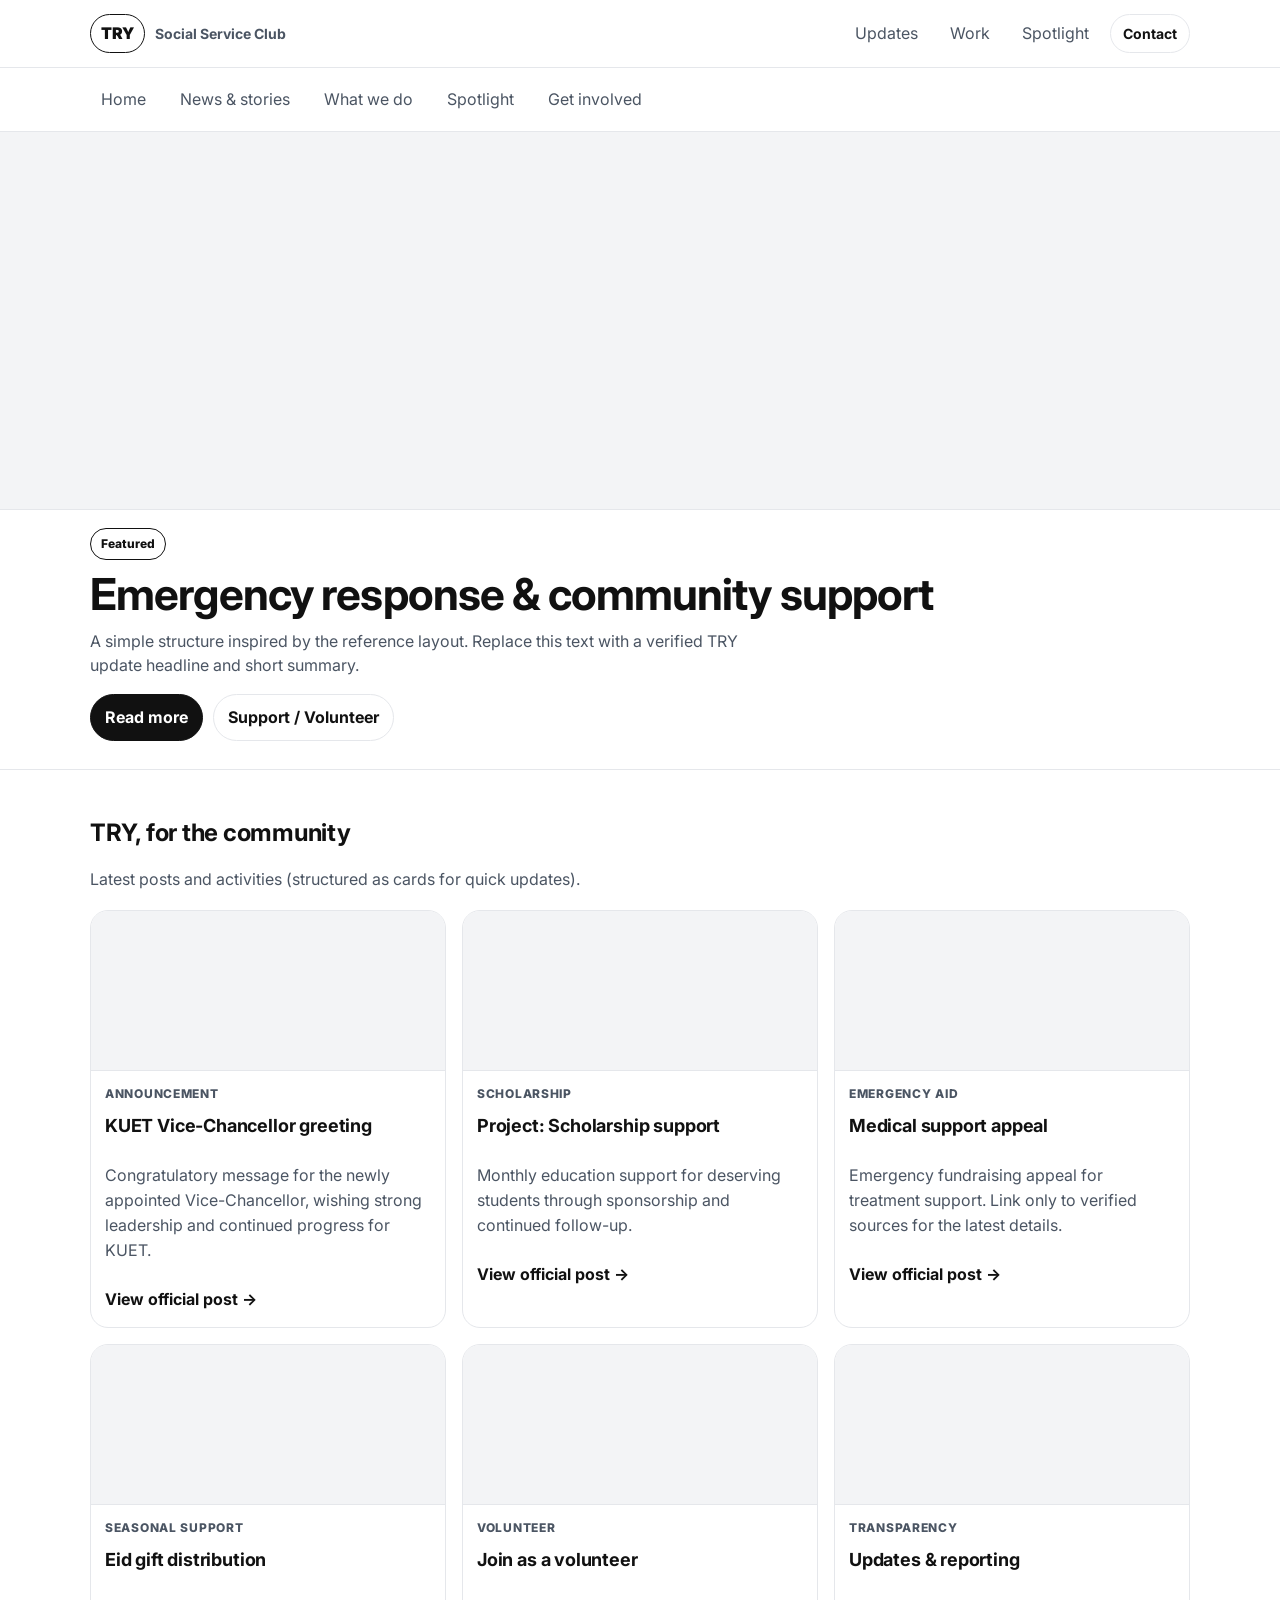
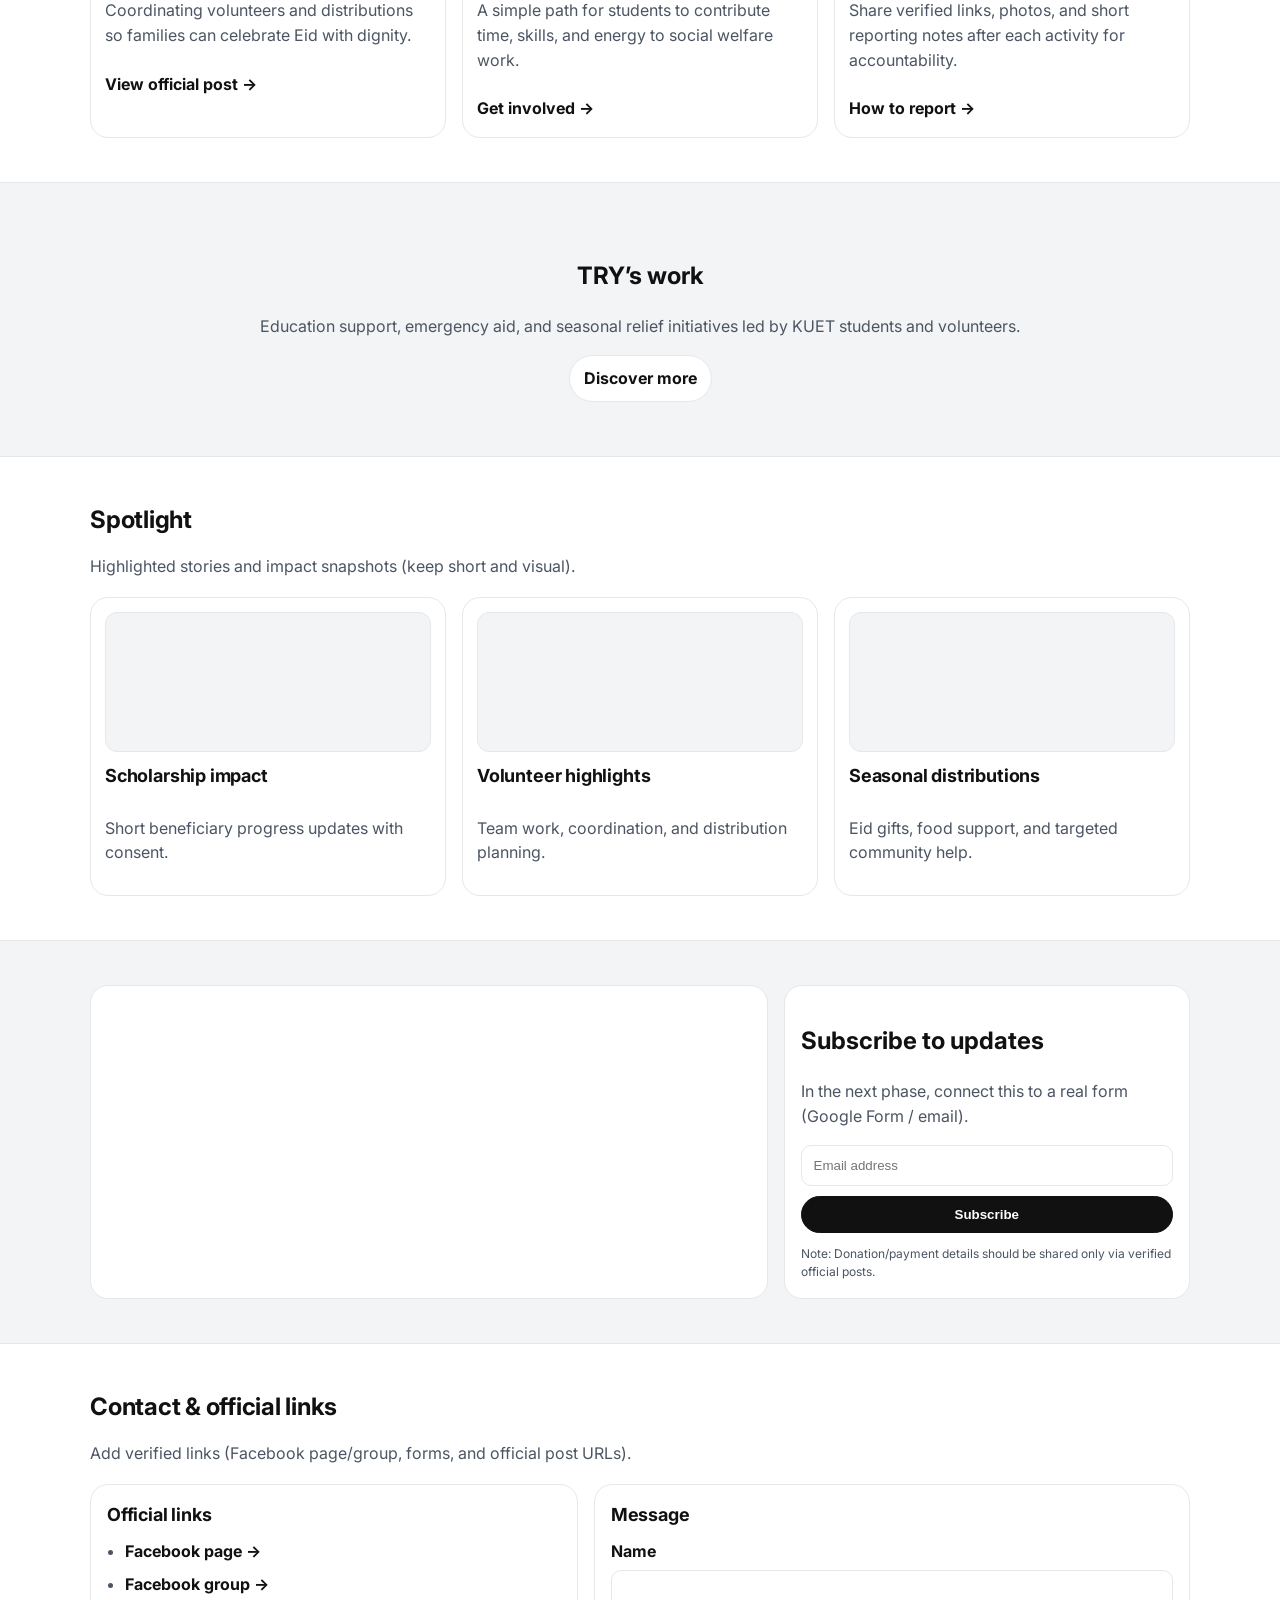
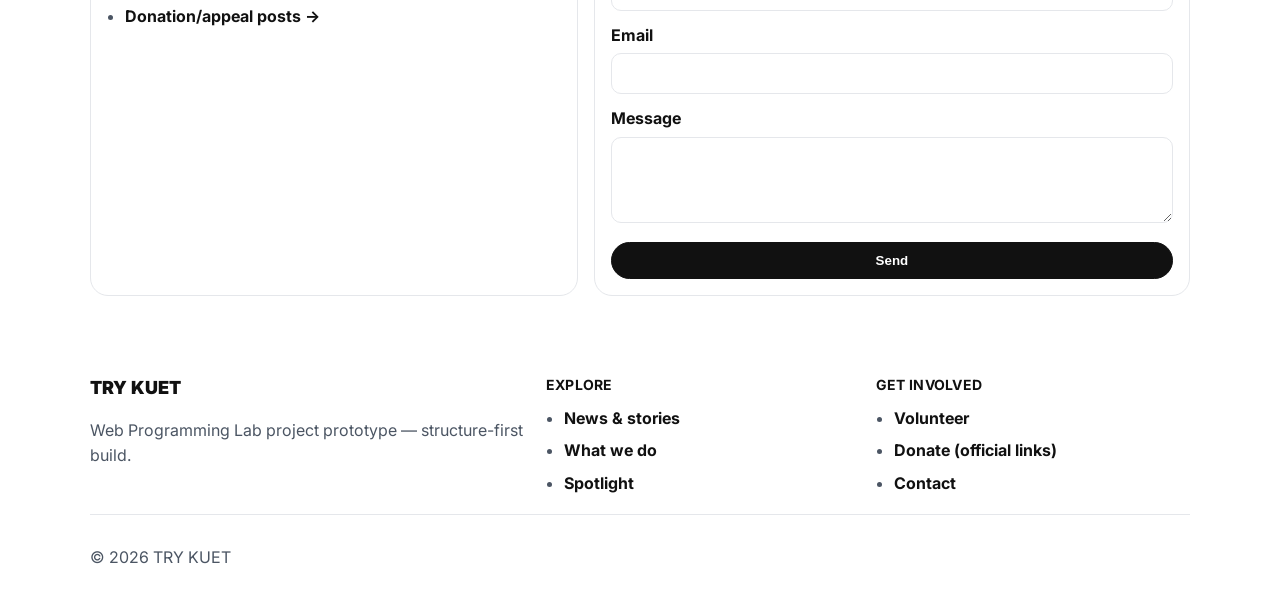
==== index.html @ b926fb5b "basic structure setup Made-with: Cursor" ====
<!doctype html>
<html lang="en">
  <head>
    <meta charset="UTF-8" />
    <meta name="viewport" content="width=device-width, initial-scale=1.0" />
    <title>TRY KUET — Social Service Club</title>
    <meta
      name="description"
      content="TRY (KUET Social Service Club) — a voluntary, charitable organization working for social welfare."
    />
    <link rel="preconnect" href="https://fonts.googleapis.com" />
    <link rel="preconnect" href="https://fonts.gstatic.com" crossorigin />
    <link
      href="https://fonts.googleapis.com/css2?family=Inter:wght@400;500;600;700&display=swap"
      rel="stylesheet"
    />
    <link rel="stylesheet" href="./style.css" />
  </head>
  <body>
    <a class="skip-link" href="#main">Skip to content</a>

    <header class="topbar" aria-label="Site header">
      <div class="container topbar-inner">
        <a class="logo" href="#main" aria-label="TRY KUET home">
          <span class="logo-mark" aria-hidden="true">TRY</span>
          <span class="logo-text">Social Service Club</span>
        </a>

        <div class="topbar-actions">
          <a class="toplink" href="#updates">Updates</a>
          <a class="toplink" href="#work">Work</a>
          <a class="toplink" href="#spotlight">Spotlight</a>
          <a class="btn small" href="#contact">Contact</a>
        </div>
      </div>
    </header>

    <nav class="primary-nav" aria-label="Primary navigation">
      <div class="container nav-inner">
        <a href="#main">Home</a>
        <a href="#updates">News & stories</a>
        <a href="#work">What we do</a>
        <a href="#spotlight">Spotlight</a>
        <a href="#contact">Get involved</a>
      </div>
    </nav>

    <main id="main">
      <section class="hero-unicef" aria-label="Featured story">
        <div class="hero-media" role="img" aria-label="Featured image placeholder"></div>
        <div class="container hero-content">
          <p class="eyebrow">Featured</p>
          <h1 class="hero-title">Emergency response & community support</h1>
          <p class="hero-sub">
            A simple structure inspired by the reference layout. Replace this text
            with a verified TRY update headline and short summary.
          </p>
          <div class="hero-cta">
            <a class="btn primary" href="#updates">Read more</a>
            <a class="btn" href="#contact">Support / Volunteer</a>
          </div>
        </div>
      </section>

      <section class="section" aria-label="Story cards">
        <div class="container">
          <div class="section-title">
            <h2>TRY, for the community</h2>
            <p class="muted">
              Latest posts and activities (structured as cards for quick updates).
            </p>
          </div>

          <div id="updates" class="card-grid">
            <article class="story-card">
              <div class="story-media" aria-hidden="true"></div>
              <div class="story-body">
                <p class="tag">Announcement</p>
                <h3 class="story-title">KUET Vice-Chancellor greeting</h3>
                <p class="muted">
                  Congratulatory message for the newly appointed Vice-Chancellor,
                  wishing strong leadership and continued progress for KUET.
                </p>
                <a class="textlink" href="#contact">View official post →</a>
              </div>
            </article>

            <article class="story-card">
              <div class="story-media" aria-hidden="true"></div>
              <div class="story-body">
                <p class="tag">Scholarship</p>
                <h3 class="story-title">Project: Scholarship support</h3>
                <p class="muted">
                  Monthly education support for deserving students through
                  sponsorship and continued follow-up.
                </p>
                <a class="textlink" href="#contact">View official post →</a>
              </div>
            </article>

            <article class="story-card">
              <div class="story-media" aria-hidden="true"></div>
              <div class="story-body">
                <p class="tag">Emergency aid</p>
                <h3 class="story-title">Medical support appeal</h3>
                <p class="muted">
                  Emergency fundraising appeal for treatment support. Link only to
                  verified sources for the latest details.
                </p>
                <a class="textlink" href="#contact">View official post →</a>
              </div>
            </article>

            <article class="story-card">
              <div class="story-media" aria-hidden="true"></div>
              <div class="story-body">
                <p class="tag">Seasonal support</p>
                <h3 class="story-title">Eid gift distribution</h3>
                <p class="muted">
                  Coordinating volunteers and distributions so families can celebrate
                  Eid with dignity.
                </p>
                <a class="textlink" href="#contact">View official post →</a>
              </div>
            </article>

            <article class="story-card">
              <div class="story-media" aria-hidden="true"></div>
              <div class="story-body">
                <p class="tag">Volunteer</p>
                <h3 class="story-title">Join as a volunteer</h3>
                <p class="muted">
                  A simple path for students to contribute time, skills, and energy
                  to social welfare work.
                </p>
                <a class="textlink" href="#contact">Get involved →</a>
              </div>
            </article>

            <article class="story-card">
              <div class="story-media" aria-hidden="true"></div>
              <div class="story-body">
                <p class="tag">Transparency</p>
                <h3 class="story-title">Updates & reporting</h3>
                <p class="muted">
                  Share verified links, photos, and short reporting notes after each
                  activity for accountability.
                </p>
                <a class="textlink" href="#contact">How to report →</a>
              </div>
            </article>
          </div>
        </div>
      </section>

      <section id="work" class="section subtle" aria-label="Organization work">
        <div class="container">
          <div class="center-block">
            <h2>TRY’s work</h2>
            <p class="muted">
              Education support, emergency aid, and seasonal relief initiatives led
              by KUET students and volunteers.
            </p>
            <a class="btn" href="#contact">Discover more</a>
          </div>
        </div>
      </section>

      <section id="spotlight" class="section" aria-label="Spotlight">
        <div class="container">
          <div class="section-title">
            <h2>Spotlight</h2>
            <p class="muted">
              Highlighted stories and impact snapshots (keep short and visual).
            </p>
          </div>

          <div class="spotlight-grid">
            <article class="mini-card">
              <div class="mini-media" aria-hidden="true"></div>
              <h3 class="mini-title">Scholarship impact</h3>
              <p class="muted">Short beneficiary progress updates with consent.</p>
            </article>
            <article class="mini-card">
              <div class="mini-media" aria-hidden="true"></div>
              <h3 class="mini-title">Volunteer highlights</h3>
              <p class="muted">Team work, coordination, and distribution planning.</p>
            </article>
            <article class="mini-card">
              <div class="mini-media" aria-hidden="true"></div>
              <h3 class="mini-title">Seasonal distributions</h3>
              <p class="muted">Eid gifts, food support, and targeted community help.</p>
            </article>
          </div>
        </div>
      </section>

      <section class="subscribe" aria-label="Subscribe section">
        <div class="container subscribe-grid">
          <div class="subscribe-media" role="img" aria-label="Large image placeholder"></div>
          <div class="subscribe-panel">
            <h2>Subscribe to updates</h2>
            <p class="muted">
              In the next phase, connect this to a real form (Google Form / email).
            </p>
            <form class="subscribe-form" onsubmit="return false;">
              <label class="sr-only" for="sub-email">Email</label>
              <input id="sub-email" type="email" placeholder="Email address" />
              <button class="btn primary" type="submit">Subscribe</button>
            </form>
            <p class="fineprint">
              Note: Donation/payment details should be shared only via verified official posts.
            </p>
          </div>
        </div>
      </section>

      <section id="contact" class="section" aria-label="Contact and links">
        <div class="container">
          <div class="section-title">
            <h2>Contact & official links</h2>
            <p class="muted">
              Add verified links (Facebook page/group, forms, and official post URLs).
            </p>
          </div>

          <div class="contact-grid">
            <div class="contact-card">
              <h3>Official links</h3>
              <ul class="list">
                <li><a href="#" class="textlink">Facebook page →</a></li>
                <li><a href="#" class="textlink">Facebook group →</a></li>
                <li><a href="#" class="textlink">Donation/appeal posts →</a></li>
              </ul>
            </div>

            <div class="contact-card">
              <h3>Message</h3>
              <form class="form" onsubmit="return false;">
                <div class="field">
                  <label for="name">Name</label>
                  <input id="name" name="name" type="text" />
                </div>
                <div class="field">
                  <label for="email">Email</label>
                  <input id="email" name="email" type="email" />
                </div>
                <div class="field">
                  <label for="message">Message</label>
                  <textarea id="message" name="message" rows="4"></textarea>
                </div>
                <button class="btn primary" type="submit">Send</button>
              </form>
            </div>
          </div>
        </div>
      </section>
    </main>

    <footer class="footer" aria-label="Footer">
      <div class="container footer-grid">
        <div class="footer-brand">
          <div class="footer-logo">TRY KUET</div>
          <p class="muted">
            Web Programming Lab project prototype — structure-first build.
          </p>
        </div>

        <div class="footer-col">
          <h3 class="footer-title">Explore</h3>
          <ul class="list">
            <li><a href="#updates" class="textlink">News & stories</a></li>
            <li><a href="#work" class="textlink">What we do</a></li>
            <li><a href="#spotlight" class="textlink">Spotlight</a></li>
          </ul>
        </div>

        <div class="footer-col">
          <h3 class="footer-title">Get involved</h3>
          <ul class="list">
            <li><a href="#contact" class="textlink">Volunteer</a></li>
            <li><a href="#contact" class="textlink">Donate (official links)</a></li>
            <li><a href="#contact" class="textlink">Contact</a></li>
          </ul>
        </div>
      </div>

      <div class="container footer-bottom">
        <p class="muted">© <span id="year">2026</span> TRY KUET</p>
      </div>
    </footer>

    <script>
      document.getElementById("year").textContent = String(new Date().getFullYear());
    </script>
  </body>
</html>
---- style.css ----
:root {
  --bg: #ffffff;
  --text: #111111;
  --muted: #4b5563;
  --border: #e5e7eb;
  --subtle: #f3f4f6;
  --radius: 12px;
  --radius-lg: 18px;
}

*,
*::before,
*::after {
  box-sizing: border-box;
}

html,
body {
  height: 100%;
}

body {
  margin: 0;
  font-family: Inter, system-ui, -apple-system, Segoe UI, Roboto, Arial, sans-serif;
  color: var(--text);
  background: var(--bg);
  line-height: 1.55;
}

a {
  color: inherit;
  text-decoration: none;
}

a:hover {
  text-decoration: underline;
}

.container {
  width: min(1100px, calc(100% - 40px));
  margin: 0 auto;
}

.skip-link {
  position: absolute;
  left: -999px;
  top: 10px;
  background: #fff;
  color: #000;
  padding: 10px 12px;
  border-radius: 10px;
  z-index: 99;
}

.skip-link:focus {
  left: 12px;
}

.btn {
  display: inline-flex;
  align-items: center;
  justify-content: center;
  gap: 8px;
  padding: 10px 14px;
  border-radius: 999px;
  border: 1px solid var(--border);
  background: #fff;
  color: var(--text);
  font-weight: 700;
  cursor: pointer;
  text-decoration: none !important;
}

.btn:hover {
  background: var(--subtle);
}

.btn.primary {
  border-color: #111111;
  background: #111111;
  color: #fff;
}

.btn.primary:hover {
  background: #000000;
}

.muted {
  color: var(--muted);
}

.section {
  padding: 44px 0;
}

.section.subtle {
  background: var(--subtle);
  border-top: 1px solid var(--border);
  border-bottom: 1px solid var(--border);
}

.section-title {
  margin-bottom: 18px;
}

.section-title h2 {
  margin: 0 0 6px;
  font-size: 24px;
  letter-spacing: -0.01em;
}

h1,
h2,
h3 {
  color: var(--text);
}

h1 {
  margin: 0;
  font-size: clamp(30px, 3.6vw, 44px);
  line-height: 1.1;
  letter-spacing: -0.02em;
}

h3 {
  margin: 0 0 8px;
  font-size: 18px;
  letter-spacing: -0.01em;
}

.topbar {
  position: sticky;
  top: 0;
  z-index: 50;
  background: rgba(255, 255, 255, 0.92);
  backdrop-filter: blur(6px);
  border-bottom: 1px solid var(--border);
}

.topbar-inner {
  display: flex;
  align-items: center;
  justify-content: space-between;
  gap: 14px;
  padding: 12px 0;
}

.logo {
  display: inline-flex;
  align-items: baseline;
  gap: 10px;
  font-weight: 800;
  text-decoration: none !important;
}

.logo-mark {
  display: inline-block;
  padding: 6px 10px;
  border: 1px solid #111111;
  border-radius: 999px;
  font-weight: 900;
}

.logo-text {
  font-weight: 700;
  color: var(--muted);
  font-size: 14px;
}

.topbar-actions {
  display: flex;
  align-items: center;
  gap: 10px;
  flex-wrap: wrap;
}

.toplink {
  color: var(--muted);
  padding: 8px 10px;
  border-radius: 999px;
  border: 1px solid transparent;
}

.toplink:hover {
  text-decoration: none;
  border-color: var(--border);
  background: var(--subtle);
}

.btn.small {
  padding: 8px 12px;
  font-size: 14px;
}

.primary-nav {
  background: #fff;
  border-bottom: 1px solid var(--border);
}

.nav-inner {
  display: flex;
  gap: 12px;
  align-items: center;
  padding: 10px 0;
  flex-wrap: wrap;
}

.nav-inner a {
  color: var(--muted);
  padding: 8px 10px;
  border-radius: 999px;
  border: 1px solid transparent;
}

.nav-inner a:hover {
  text-decoration: none;
  border-color: var(--border);
  background: var(--subtle);
}

.hero-unicef {
  border-bottom: 1px solid var(--border);
}

.hero-media {
  width: 100%;
  height: clamp(240px, 42vh, 420px);
  background: var(--subtle);
  border-bottom: 1px solid var(--border);
}

.hero-content {
  padding: 18px 0 28px;
}

.eyebrow {
  display: inline-block;
  margin: 0 0 10px;
  padding: 6px 10px;
  border: 1px solid #111111;
  border-radius: 999px;
  font-weight: 800;
  font-size: 12px;
}

.hero-title {
  margin: 0 0 10px;
}

.hero-sub {
  margin: 0 0 16px;
  max-width: 70ch;
  color: var(--muted);
}

.hero-cta {
  display: flex;
  gap: 10px;
  flex-wrap: wrap;
}

.card-grid {
  display: grid;
  grid-template-columns: repeat(3, minmax(0, 1fr));
  gap: 16px;
}

.story-card {
  border: 1px solid var(--border);
  border-radius: var(--radius-lg);
  overflow: hidden;
  background: #fff;
  display: grid;
  grid-template-rows: 160px 1fr;
  min-height: 320px;
}

.story-media {
  background: var(--subtle);
  border-bottom: 1px solid var(--border);
}

.story-body {
  padding: 14px 14px 16px;
  display: grid;
  gap: 8px;
  align-content: start;
}

.tag {
  margin: 0;
  font-size: 12px;
  font-weight: 800;
  color: var(--muted);
  text-transform: uppercase;
  letter-spacing: 0.06em;
}

.story-title {
  margin: 0;
}

.textlink {
  font-weight: 700;
  color: #111111;
}

.textlink:hover {
  text-decoration: underline;
}

.center-block {
  text-align: center;
  padding: 10px 0;
}

.spotlight-grid {
  display: grid;
  grid-template-columns: repeat(3, minmax(0, 1fr));
  gap: 16px;
}

.mini-card {
  border: 1px solid var(--border);
  border-radius: var(--radius-lg);
  overflow: hidden;
  background: #fff;
  padding: 14px;
  display: grid;
  gap: 10px;
}

.mini-media {
  height: 140px;
  background: var(--subtle);
  border: 1px solid var(--border);
  border-radius: var(--radius);
}

.mini-title {
  margin: 0;
}

.subscribe {
  background: var(--subtle);
  border-top: 1px solid var(--border);
  border-bottom: 1px solid var(--border);
  padding: 44px 0;
}

.subscribe-grid {
  display: grid;
  grid-template-columns: 1.25fr 0.75fr;
  gap: 16px;
  align-items: stretch;
}

.subscribe-media {
  background: #fff;
  border: 1px solid var(--border);
  border-radius: var(--radius-lg);
  min-height: 260px;
}

.subscribe-panel {
  background: #fff;
  border: 1px solid var(--border);
  border-radius: var(--radius-lg);
  padding: 16px;
}

.subscribe-form {
  display: grid;
  gap: 10px;
  margin-top: 12px;
}

.sr-only {
  position: absolute;
  width: 1px;
  height: 1px;
  padding: 0;
  margin: -1px;
  overflow: hidden;
  clip: rect(0, 0, 0, 0);
  white-space: nowrap;
  border: 0;
}

.fineprint {
  margin: 12px 0 0;
  color: var(--muted);
  font-size: 12px;
}

.contact-grid {
  display: grid;
  grid-template-columns: 0.9fr 1.1fr;
  gap: 16px;
}

.contact-card {
  border: 1px solid var(--border);
  border-radius: var(--radius-lg);
  background: #fff;
  padding: 16px;
}

.list {
  margin: 10px 0 0;
  padding-left: 18px;
  color: var(--muted);
  display: grid;
  gap: 8px;
}

.form {
  display: grid;
  gap: 12px;
  margin-top: 10px;
}

.field label {
  display: inline-block;
  margin: 0 0 6px;
  font-weight: 700;
}

input,
textarea {
  width: 100%;
  padding: 12px 12px;
  border-radius: 10px;
  border: 1px solid var(--border);
  background: #fff;
  color: var(--text);
  outline: none;
}

input:focus,
textarea:focus {
  border-color: #111111;
  box-shadow: 0 0 0 4px rgba(17, 17, 17, 0.10);
}

.footer {
  padding: 34px 0 18px;
}

.footer-grid {
  display: grid;
  grid-template-columns: 1.4fr 1fr 1fr;
  gap: 16px;
  padding-bottom: 18px;
  border-bottom: 1px solid var(--border);
}

.footer-logo {
  font-weight: 900;
  font-size: 18px;
}

.footer-title {
  margin: 0 0 10px;
  font-size: 14px;
  letter-spacing: 0.02em;
  text-transform: uppercase;
}

.footer-bottom {
  padding-top: 14px;
}

@media (max-width: 980px) {
  .card-grid {
    grid-template-columns: repeat(2, minmax(0, 1fr));
  }

  .spotlight-grid {
    grid-template-columns: repeat(2, minmax(0, 1fr));
  }

  .subscribe-grid {
    grid-template-columns: 1fr;
  }

  .contact-grid {
    grid-template-columns: 1fr;
  }

  .footer-grid {
    grid-template-columns: 1fr;
  }
}

@media (max-width: 560px) {
  .card-grid {
    grid-template-columns: 1fr;
  }

  .spotlight-grid {
    grid-template-columns: 1fr;
  }
}
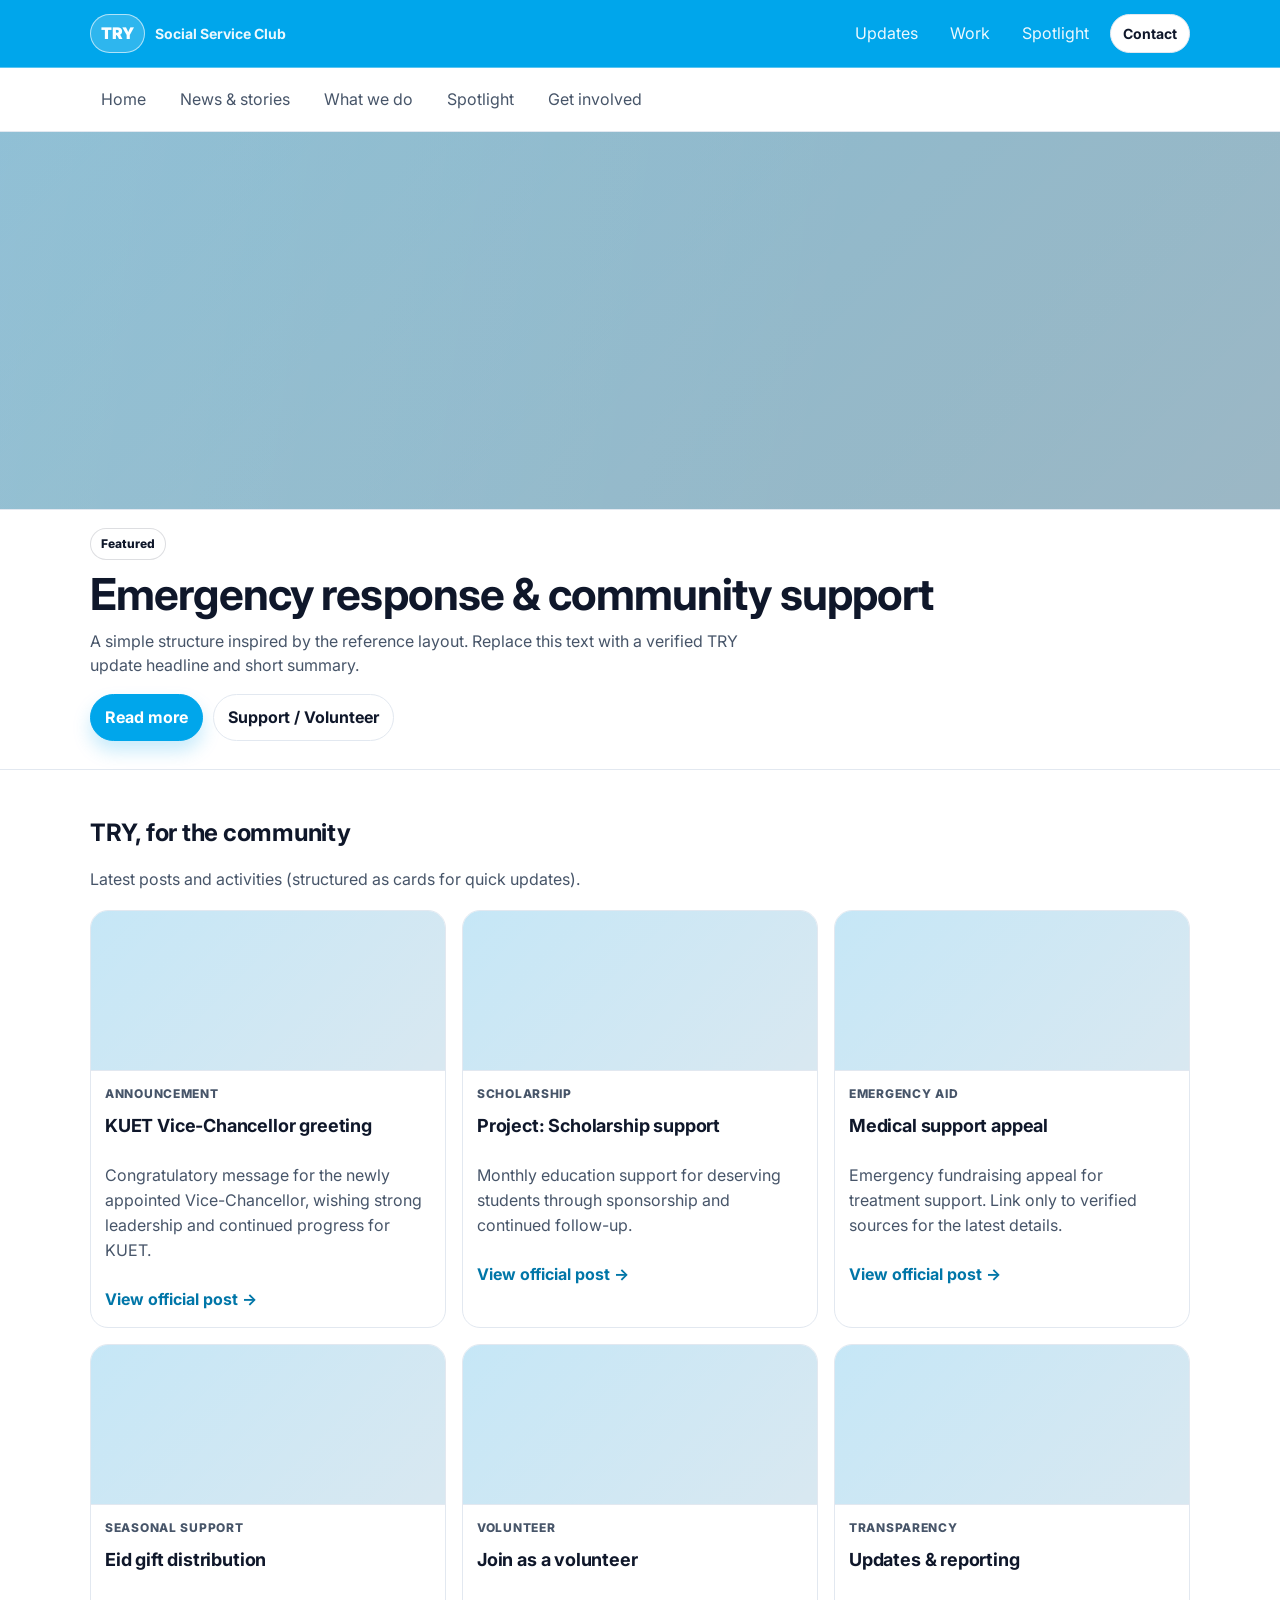
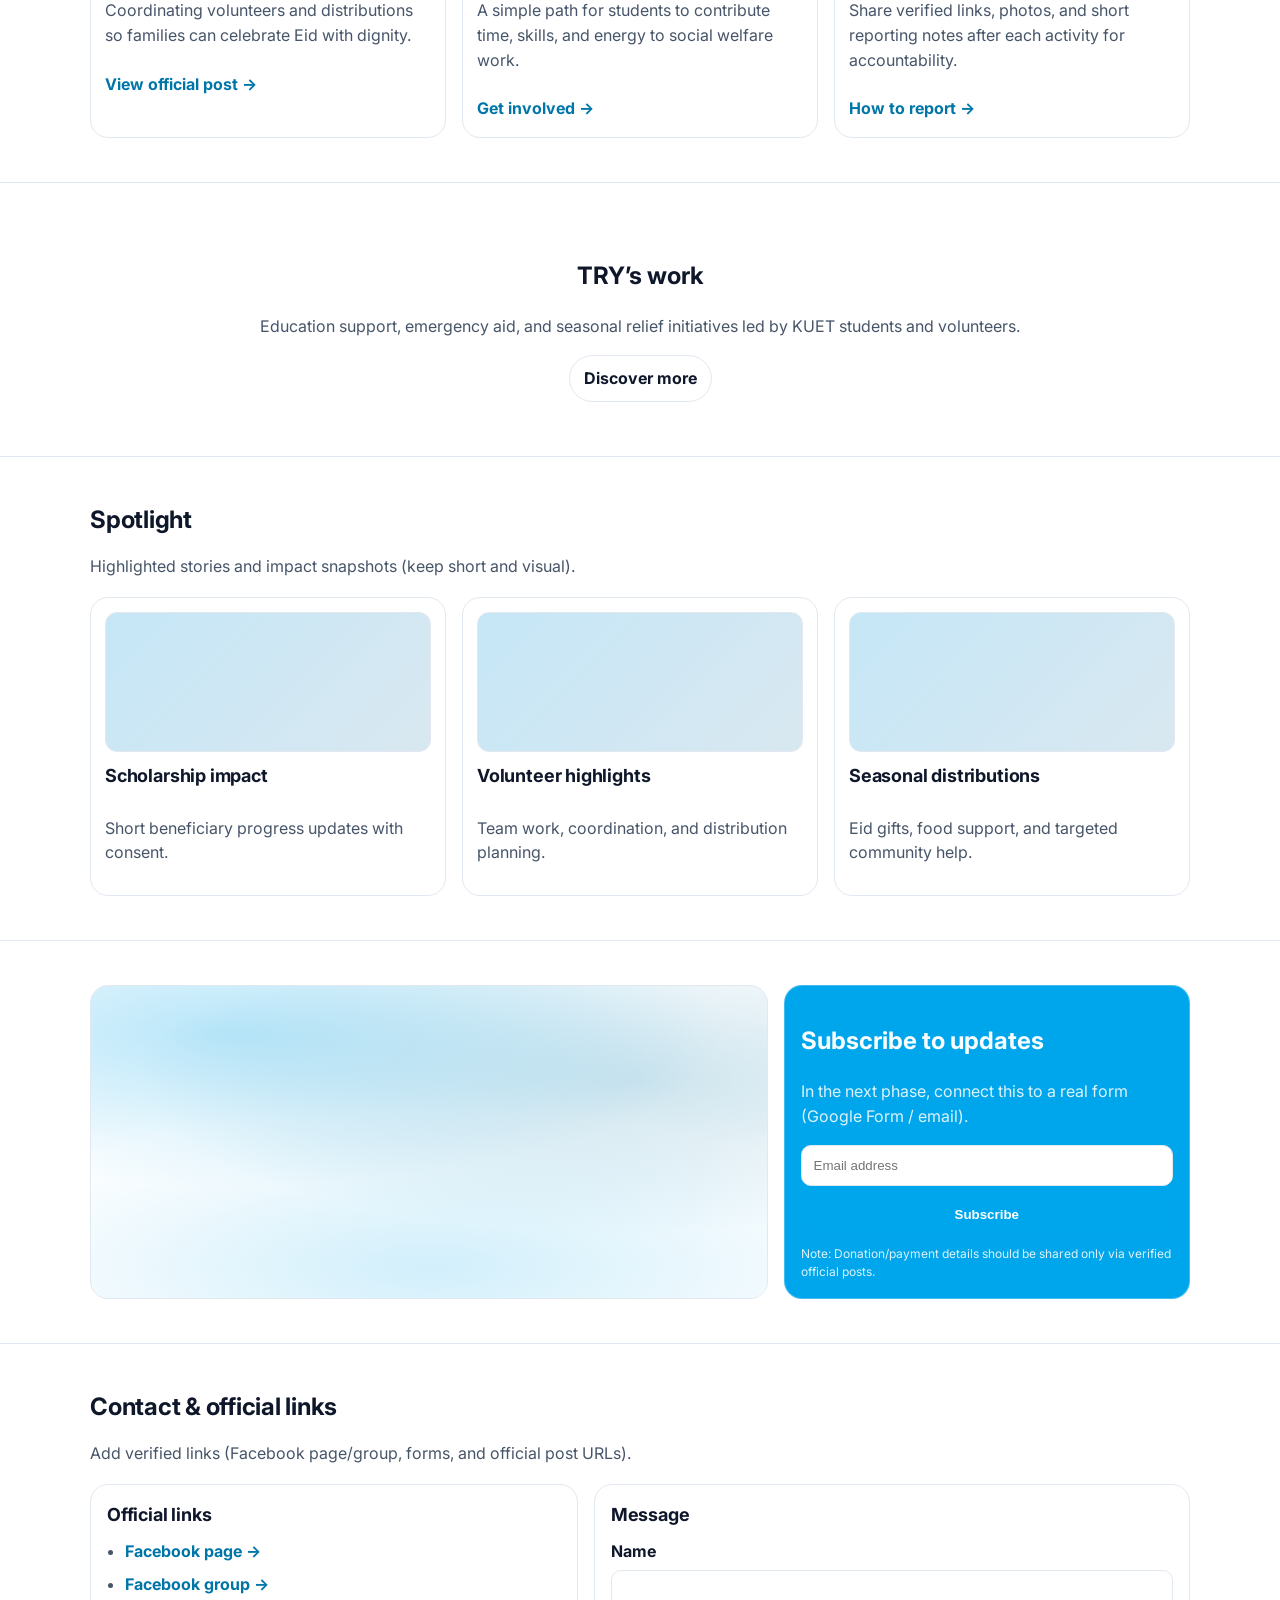
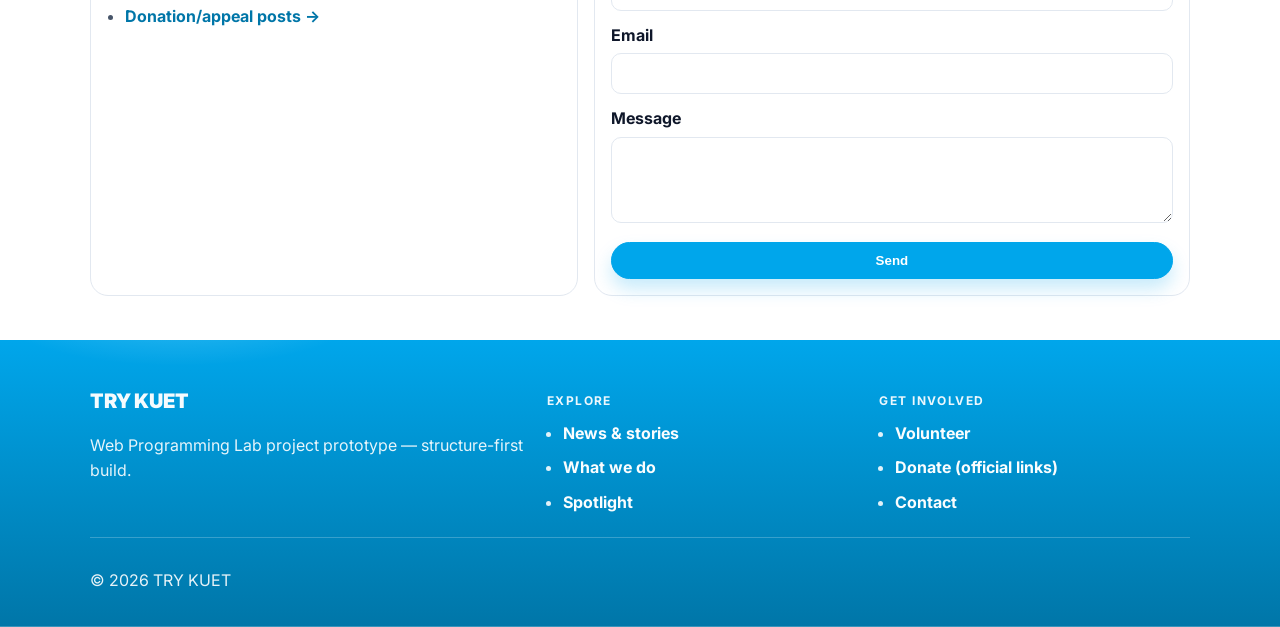
==== commit eb887303: "css updation+animation add +footer updation Made-with: Cursor" ====
--- a/index.html
+++ b/index.html
@@ -46,7 +46,7 @@
     </nav>
 
     <main id="main">
-      <section class="hero-unicef" aria-label="Featured story">
+      <section class="hero-unicef reveal" aria-label="Featured story">
         <div class="hero-media" role="img" aria-label="Featured image placeholder"></div>
         <div class="container hero-content">
           <p class="eyebrow">Featured</p>
@@ -62,7 +62,7 @@
         </div>
       </section>
 
-      <section class="section" aria-label="Story cards">
+      <section class="section reveal" aria-label="Story cards">
         <div class="container">
           <div class="section-title">
             <h2>TRY, for the community</h2>
@@ -153,7 +153,7 @@
         </div>
       </section>
 
-      <section id="work" class="section subtle" aria-label="Organization work">
+      <section id="work" class="section subtle reveal" aria-label="Organization work">
         <div class="container">
           <div class="center-block">
             <h2>TRY’s work</h2>
@@ -166,7 +166,7 @@
         </div>
       </section>
 
-      <section id="spotlight" class="section" aria-label="Spotlight">
+      <section id="spotlight" class="section reveal" aria-label="Spotlight">
         <div class="container">
           <div class="section-title">
             <h2>Spotlight</h2>
@@ -195,7 +195,7 @@
         </div>
       </section>
 
-      <section class="subscribe" aria-label="Subscribe section">
+      <section class="subscribe reveal" aria-label="Subscribe section">
         <div class="container subscribe-grid">
           <div class="subscribe-media" role="img" aria-label="Large image placeholder"></div>
           <div class="subscribe-panel">
@@ -215,7 +215,7 @@
         </div>
       </section>
 
-      <section id="contact" class="section" aria-label="Contact and links">
+      <section id="contact" class="section reveal" aria-label="Contact and links">
         <div class="container">
           <div class="section-title">
             <h2>Contact & official links</h2>
@@ -293,5 +293,34 @@
     <script>
       document.getElementById("year").textContent = String(new Date().getFullYear());
     </script>
+    <script>
+      (function () {
+        const prefersReduced =
+          window.matchMedia &&
+          window.matchMedia("(prefers-reduced-motion: reduce)").matches;
+        if (prefersReduced) return;
+
+        const els = Array.from(document.querySelectorAll(".reveal"));
+        if (els.length === 0) return;
+
+        if (!("IntersectionObserver" in window)) {
+          els.forEach((el) => el.classList.add("is-visible"));
+          return;
+        }
+
+        const io = new IntersectionObserver(
+          (entries) => {
+            for (const e of entries) {
+              if (!e.isIntersecting) continue;
+              e.target.classList.add("is-visible");
+              io.unobserve(e.target);
+            }
+          },
+          { threshold: 0.12, rootMargin: "0px 0px -5% 0px" }
+        );
+
+        els.forEach((el) => io.observe(el));
+      })();
+    </script>
   </body>
 </html>
--- a/style.css
+++ b/style.css
@@ -1,11 +1,18 @@
 :root {
+  /* UNICEF-like bright blue + clean white layout */
   --bg: #ffffff;
-  --text: #111111;
-  --muted: #4b5563;
-  --border: #e5e7eb;
-  --subtle: #f3f4f6;
+  --text: #0f172a;
+  --muted: #475569;
+  --border: #e2e8f0;
+  --subtle: #f1f5f9;
+  --panel: #ffffff;
+  --panel-2: #ffffff;
+  --brand: #00a6eb;
+  --brand-deep: #0076a8;
+  --shadow: 0 14px 30px rgba(2, 8, 23, 0.10);
   --radius: 12px;
   --radius-lg: 18px;
+  --ease-out: cubic-bezier(0.22, 1, 0.36, 1);
 }
 
 *,
@@ -64,25 +71,32 @@
   padding: 10px 14px;
   border-radius: 999px;
   border: 1px solid var(--border);
-  background: #fff;
+  background: #ffffff;
   color: var(--text);
   font-weight: 700;
   cursor: pointer;
   text-decoration: none !important;
+  transition:
+    transform 160ms var(--ease-out),
+    background 160ms var(--ease-out),
+    border-color 160ms var(--ease-out),
+    box-shadow 160ms var(--ease-out);
 }
 
 .btn:hover {
   background: var(--subtle);
+  transform: translateY(-1px);
 }
 
 .btn.primary {
-  border-color: #111111;
-  background: #111111;
-  color: #fff;
+  border-color: var(--brand);
+  background: var(--brand);
+  color: #ffffff;
+  box-shadow: 0 10px 18px rgba(0, 166, 235, 0.22);
 }
 
 .btn.primary:hover {
-  background: #000000;
+  background: var(--brand-deep);
 }
 
 .muted {
@@ -94,7 +108,7 @@
 }
 
 .section.subtle {
-  background: var(--subtle);
+  background: rgba(255, 255, 255, 0.03);
   border-top: 1px solid var(--border);
   border-bottom: 1px solid var(--border);
 }
@@ -132,9 +146,8 @@
   position: sticky;
   top: 0;
   z-index: 50;
-  background: rgba(255, 255, 255, 0.92);
-  backdrop-filter: blur(6px);
-  border-bottom: 1px solid var(--border);
+  background: var(--brand);
+  border-bottom: 1px solid rgba(255, 255, 255, 0.35);
 }
 
 .topbar-inner {
@@ -156,14 +169,16 @@
 .logo-mark {
   display: inline-block;
   padding: 6px 10px;
-  border: 1px solid #111111;
+  border: 1px solid rgba(255, 255, 255, 0.62);
   border-radius: 999px;
   font-weight: 900;
+  background: rgba(255, 255, 255, 0.18);
+  color: rgba(255, 255, 255, 0.98);
 }
 
 .logo-text {
   font-weight: 700;
-  color: var(--muted);
+  color: rgba(255, 255, 255, 0.92);
   font-size: 14px;
 }
 
@@ -175,7 +190,7 @@
 }
 
 .toplink {
-  color: var(--muted);
+  color: rgba(255, 255, 255, 0.92);
   padding: 8px 10px;
   border-radius: 999px;
   border: 1px solid transparent;
@@ -183,8 +198,8 @@
 
 .toplink:hover {
   text-decoration: none;
-  border-color: var(--border);
-  background: var(--subtle);
+  border-color: rgba(255, 255, 255, 0.32);
+  background: rgba(255, 255, 255, 0.14);
 }
 
 .btn.small {
@@ -193,7 +208,7 @@
 }
 
 .primary-nav {
-  background: #fff;
+  background: #ffffff;
   border-bottom: 1px solid var(--border);
 }
 
@@ -225,8 +240,22 @@
 .hero-media {
   width: 100%;
   height: clamp(240px, 42vh, 420px);
-  background: var(--subtle);
+  background:
+    linear-gradient(0deg, rgba(0, 0, 0, 0.14), rgba(0, 0, 0, 0.14)),
+    linear-gradient(135deg, rgba(0, 166, 235, 0.35), rgba(0, 118, 168, 0.25)),
+    var(--subtle);
   border-bottom: 1px solid var(--border);
+  position: relative;
+  overflow: hidden;
+}
+
+.hero-media::after {
+  content: "";
+  position: absolute;
+  inset: -40%;
+  background: linear-gradient(90deg, transparent, rgba(255, 255, 255, 0.10), transparent);
+  transform: rotate(8deg) translateX(-40%);
+  animation: sheen 8s var(--ease-out) infinite;
 }
 
 .hero-content {
@@ -237,10 +266,11 @@
   display: inline-block;
   margin: 0 0 10px;
   padding: 6px 10px;
-  border: 1px solid #111111;
+  border: 1px solid rgba(15, 23, 42, 0.14);
   border-radius: 999px;
   font-weight: 800;
   font-size: 12px;
+  background: rgba(255, 255, 255, 0.86);
 }
 
 .hero-title {
@@ -269,14 +299,30 @@
   border: 1px solid var(--border);
   border-radius: var(--radius-lg);
   overflow: hidden;
-  background: #fff;
+  background: #ffffff;
   display: grid;
   grid-template-rows: 160px 1fr;
   min-height: 320px;
+  box-shadow: 0 0 0 rgba(0, 0, 0, 0);
+  transform: translateY(0);
+  transition:
+    transform 180ms var(--ease-out),
+    box-shadow 180ms var(--ease-out),
+    background 180ms var(--ease-out),
+    border-color 180ms var(--ease-out);
+}
+
+.story-card:hover {
+  transform: translateY(-4px);
+  background: #ffffff;
+  box-shadow: var(--shadow);
+  border-color: rgba(2, 8, 23, 0.12);
 }
 
 .story-media {
-  background: var(--subtle);
+  background:
+    linear-gradient(135deg, rgba(0, 166, 235, 0.18), rgba(0, 118, 168, 0.10)),
+    var(--subtle);
   border-bottom: 1px solid var(--border);
 }
 
@@ -302,7 +348,7 @@
 
 .textlink {
   font-weight: 700;
-  color: #111111;
+  color: var(--brand-deep);
 }
 
 .textlink:hover {
@@ -324,15 +370,27 @@
   border: 1px solid var(--border);
   border-radius: var(--radius-lg);
   overflow: hidden;
-  background: #fff;
+  background: #ffffff;
   padding: 14px;
   display: grid;
   gap: 10px;
+  transition:
+    transform 180ms var(--ease-out),
+    box-shadow 180ms var(--ease-out),
+    background 180ms var(--ease-out);
+}
+
+.mini-card:hover {
+  transform: translateY(-3px);
+  box-shadow: var(--shadow);
+  background: #ffffff;
 }
 
 .mini-media {
   height: 140px;
-  background: var(--subtle);
+  background:
+    linear-gradient(135deg, rgba(0, 166, 235, 0.18), rgba(0, 118, 168, 0.10)),
+    var(--subtle);
   border: 1px solid var(--border);
   border-radius: var(--radius);
 }
@@ -342,7 +400,7 @@
 }
 
 .subscribe {
-  background: var(--subtle);
+  background: #ffffff;
   border-top: 1px solid var(--border);
   border-bottom: 1px solid var(--border);
   padding: 44px 0;
@@ -356,17 +414,38 @@
 }
 
 .subscribe-media {
-  background: #fff;
+  background: #ffffff;
   border: 1px solid var(--border);
   border-radius: var(--radius-lg);
   min-height: 260px;
+  position: relative;
+  overflow: hidden;
+}
+
+.subscribe-media::before {
+  content: "";
+  position: absolute;
+  inset: 0;
+  background:
+    radial-gradient(900px 280px at 20% 15%, rgba(0, 166, 235, 0.28), transparent 55%),
+    radial-gradient(900px 280px at 80% 30%, rgba(0, 118, 168, 0.20), transparent 55%),
+    radial-gradient(900px 280px at 50% 90%, rgba(0, 166, 235, 0.18), transparent 55%);
 }
 
 .subscribe-panel {
-  background: #fff;
-  border: 1px solid var(--border);
+  background: var(--brand);
+  border: 1px solid rgba(255, 255, 255, 0.25);
   border-radius: var(--radius-lg);
   padding: 16px;
+  color: rgba(255, 255, 255, 0.96);
+}
+
+.subscribe-panel .muted {
+  color: rgba(255, 255, 255, 0.86);
+}
+
+.subscribe-panel h2 {
+  color: rgba(255, 255, 255, 0.98);
 }
 
 .subscribe-form {
@@ -389,7 +468,7 @@
 
 .fineprint {
   margin: 12px 0 0;
-  color: var(--muted);
+  color: rgba(255, 255, 255, 0.86);
   font-size: 12px;
 }
 
@@ -402,7 +481,7 @@
 .contact-card {
   border: 1px solid var(--border);
   border-radius: var(--radius-lg);
-  background: #fff;
+  background: #ffffff;
   padding: 16px;
 }
 
@@ -432,43 +511,124 @@
   padding: 12px 12px;
   border-radius: 10px;
   border: 1px solid var(--border);
-  background: #fff;
+  background: #ffffff;
   color: var(--text);
   outline: none;
 }
 
 input:focus,
 textarea:focus {
-  border-color: #111111;
-  box-shadow: 0 0 0 4px rgba(17, 17, 17, 0.10);
+  border-color: var(--brand);
+  box-shadow: 0 0 0 4px rgba(0, 166, 235, 0.18);
 }
 
 .footer {
-  padding: 34px 0 18px;
+  padding: 46px 0 18px;
+  background: linear-gradient(180deg, var(--brand), var(--brand-deep));
+  color: rgba(255, 255, 255, 0.96);
+  position: relative;
+  overflow: hidden;
+}
+
+.footer::before {
+  content: "";
+  position: absolute;
+  inset: -40% -10% auto -10%;
+  height: 220px;
+  background:
+    radial-gradient(closest-side at 20% 40%, rgba(255, 255, 255, 0.18), transparent 60%),
+    radial-gradient(closest-side at 80% 10%, rgba(255, 255, 255, 0.10), transparent 55%);
+  pointer-events: none;
+}
+
+.footer::after {
+  content: "";
+  position: absolute;
+  inset: auto 0 0 0;
+  height: 1px;
+  background: rgba(255, 255, 255, 0.22);
+  pointer-events: none;
 }
 
 .footer-grid {
   display: grid;
   grid-template-columns: 1.4fr 1fr 1fr;
-  gap: 16px;
-  padding-bottom: 18px;
-  border-bottom: 1px solid var(--border);
+  gap: 22px;
+  padding-bottom: 22px;
+  border-bottom: 1px solid rgba(255, 255, 255, 0.22);
+  position: relative;
+  z-index: 1;
+}
+
+.footer-brand .muted {
+  color: rgba(255, 255, 255, 0.86);
 }
 
 .footer-logo {
   font-weight: 900;
-  font-size: 18px;
+  font-size: 20px;
+  letter-spacing: -0.01em;
 }
 
 .footer-title {
   margin: 0 0 10px;
-  font-size: 14px;
-  letter-spacing: 0.02em;
+  font-size: 12px;
+  letter-spacing: 0.12em;
   text-transform: uppercase;
+  color: rgba(255, 255, 255, 0.92);
 }
 
 .footer-bottom {
   padding-top: 14px;
+  display: flex;
+  align-items: center;
+  justify-content: space-between;
+  gap: 12px;
+  flex-wrap: wrap;
+  position: relative;
+  z-index: 1;
+}
+
+.footer a,
+.footer .muted {
+  color: rgba(255, 255, 255, 0.90);
+}
+
+.footer .textlink {
+  color: rgba(255, 255, 255, 0.98);
+}
+
+.footer .textlink {
+  text-decoration: none;
+  position: relative;
+}
+
+.footer .textlink::after {
+  content: "";
+  position: absolute;
+  left: 0;
+  bottom: -2px;
+  width: 100%;
+  height: 2px;
+  background: rgba(255, 255, 255, 0.65);
+  transform: scaleX(0);
+  transform-origin: left;
+  transition: transform 180ms var(--ease-out);
+}
+
+.footer .textlink:hover::after {
+  transform: scaleX(1);
+}
+
+.footer .list {
+  margin-top: 10px;
+  padding-left: 16px;
+  gap: 10px;
+  color: rgba(255, 255, 255, 0.88);
+}
+
+.footer .footer-col {
+  padding-top: 6px;
 }
 
 @media (max-width: 980px) {
@@ -501,4 +661,47 @@
   .spotlight-grid {
     grid-template-columns: 1fr;
   }
+}
+
+/* Scroll reveal */
+.reveal {
+  opacity: 0;
+  transform: translateY(14px);
+  transition: opacity 520ms var(--ease-out), transform 520ms var(--ease-out);
+}
+
+.reveal.is-visible {
+  opacity: 1;
+  transform: translateY(0);
+}
+
+@keyframes sheen {
+  0% {
+    transform: rotate(8deg) translateX(-40%);
+    opacity: 0.0;
+  }
+  15% {
+    opacity: 0.9;
+  }
+  35% {
+    transform: rotate(8deg) translateX(60%);
+    opacity: 0.0;
+  }
+  100% {
+    transform: rotate(8deg) translateX(60%);
+    opacity: 0.0;
+  }
+}
+
+@media (prefers-reduced-motion: reduce) {
+  .btn,
+  .story-card,
+  .mini-card,
+  .reveal {
+    transition: none !important;
+  }
+
+  .hero-media::after {
+    animation: none !important;
+  }
 }
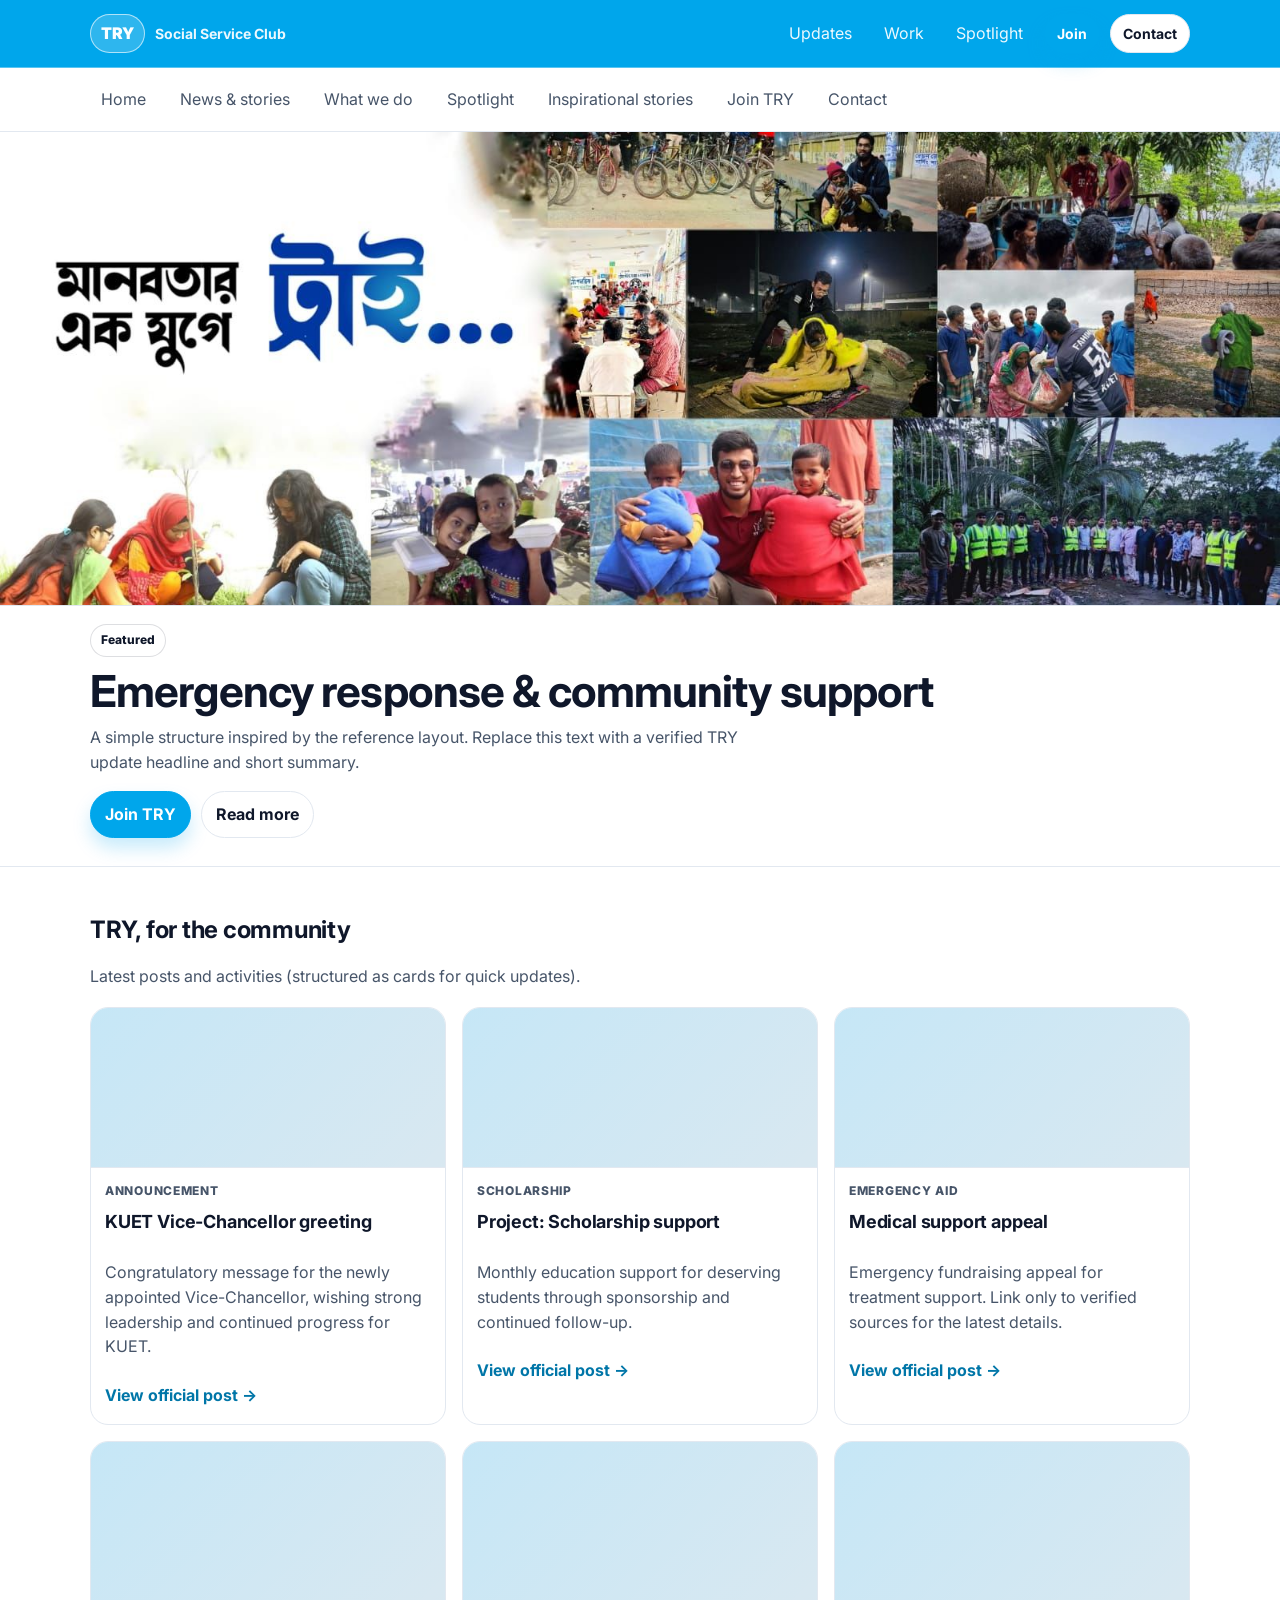
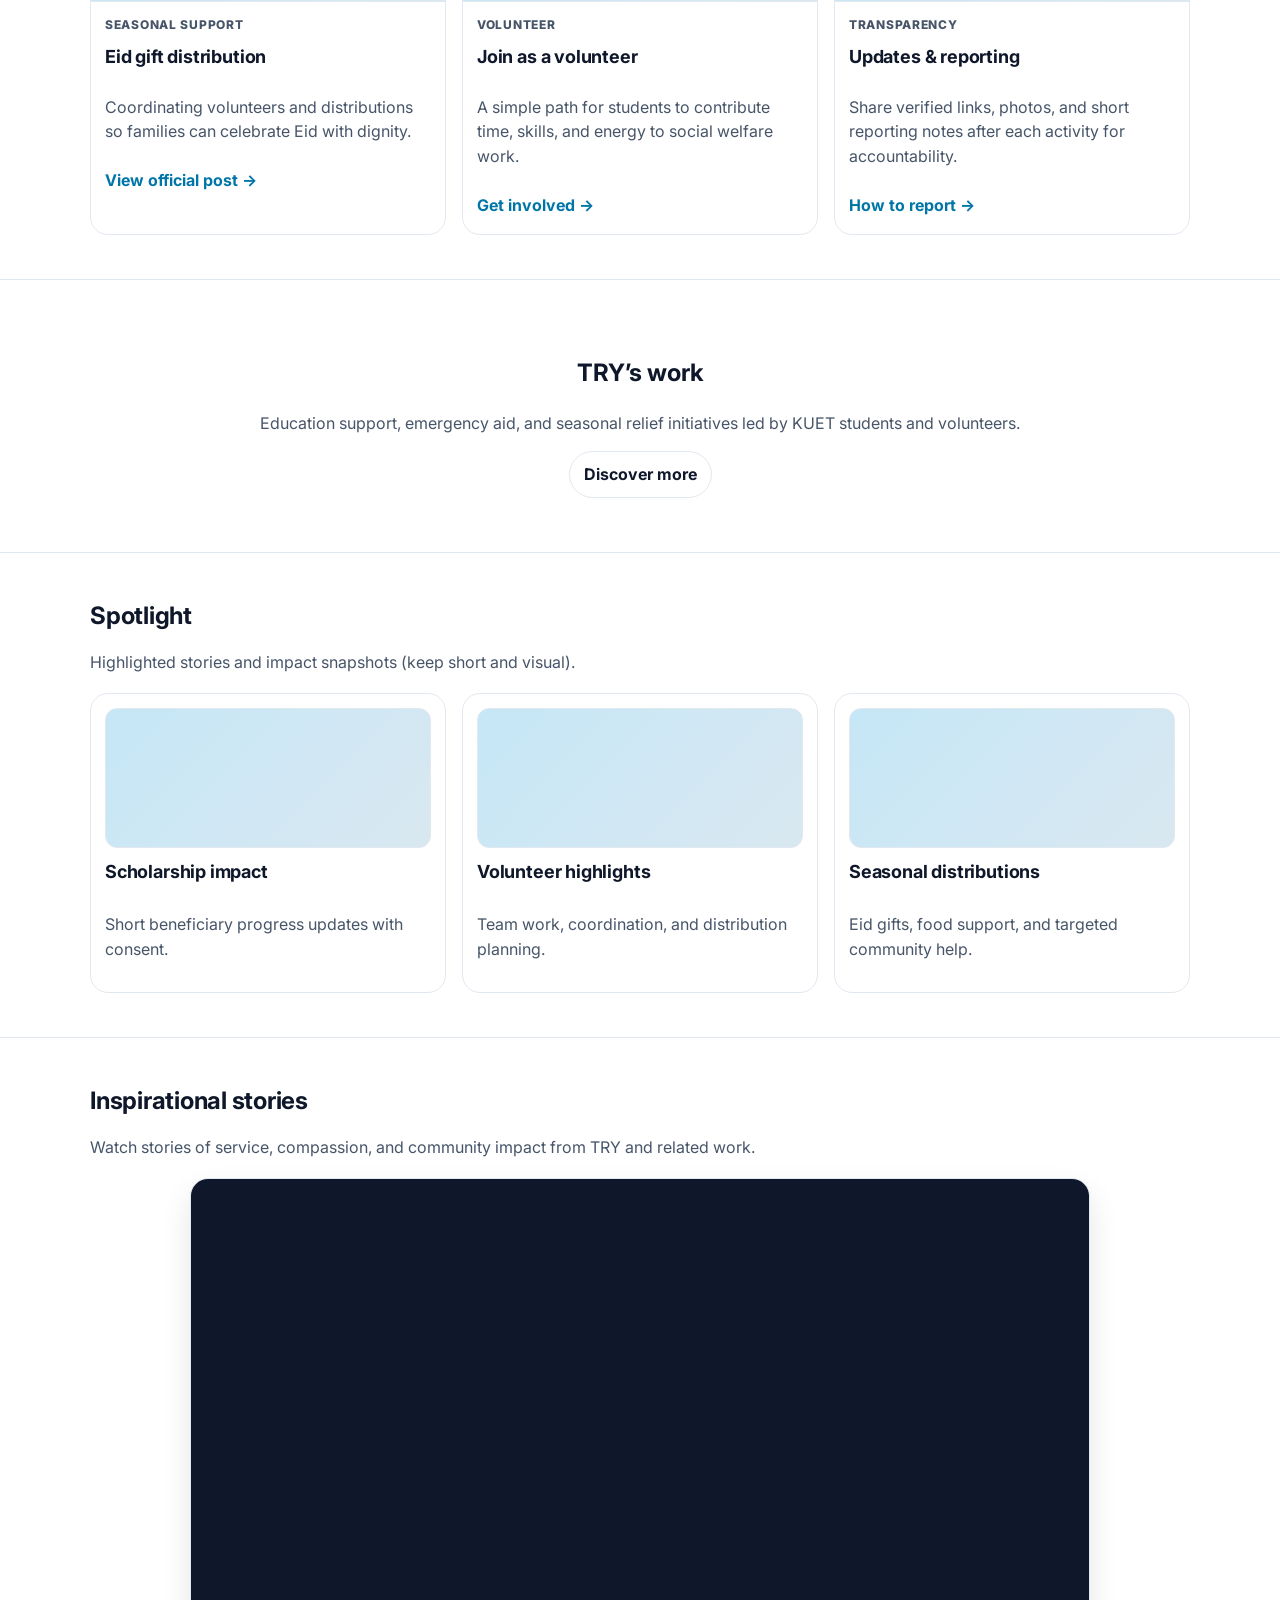
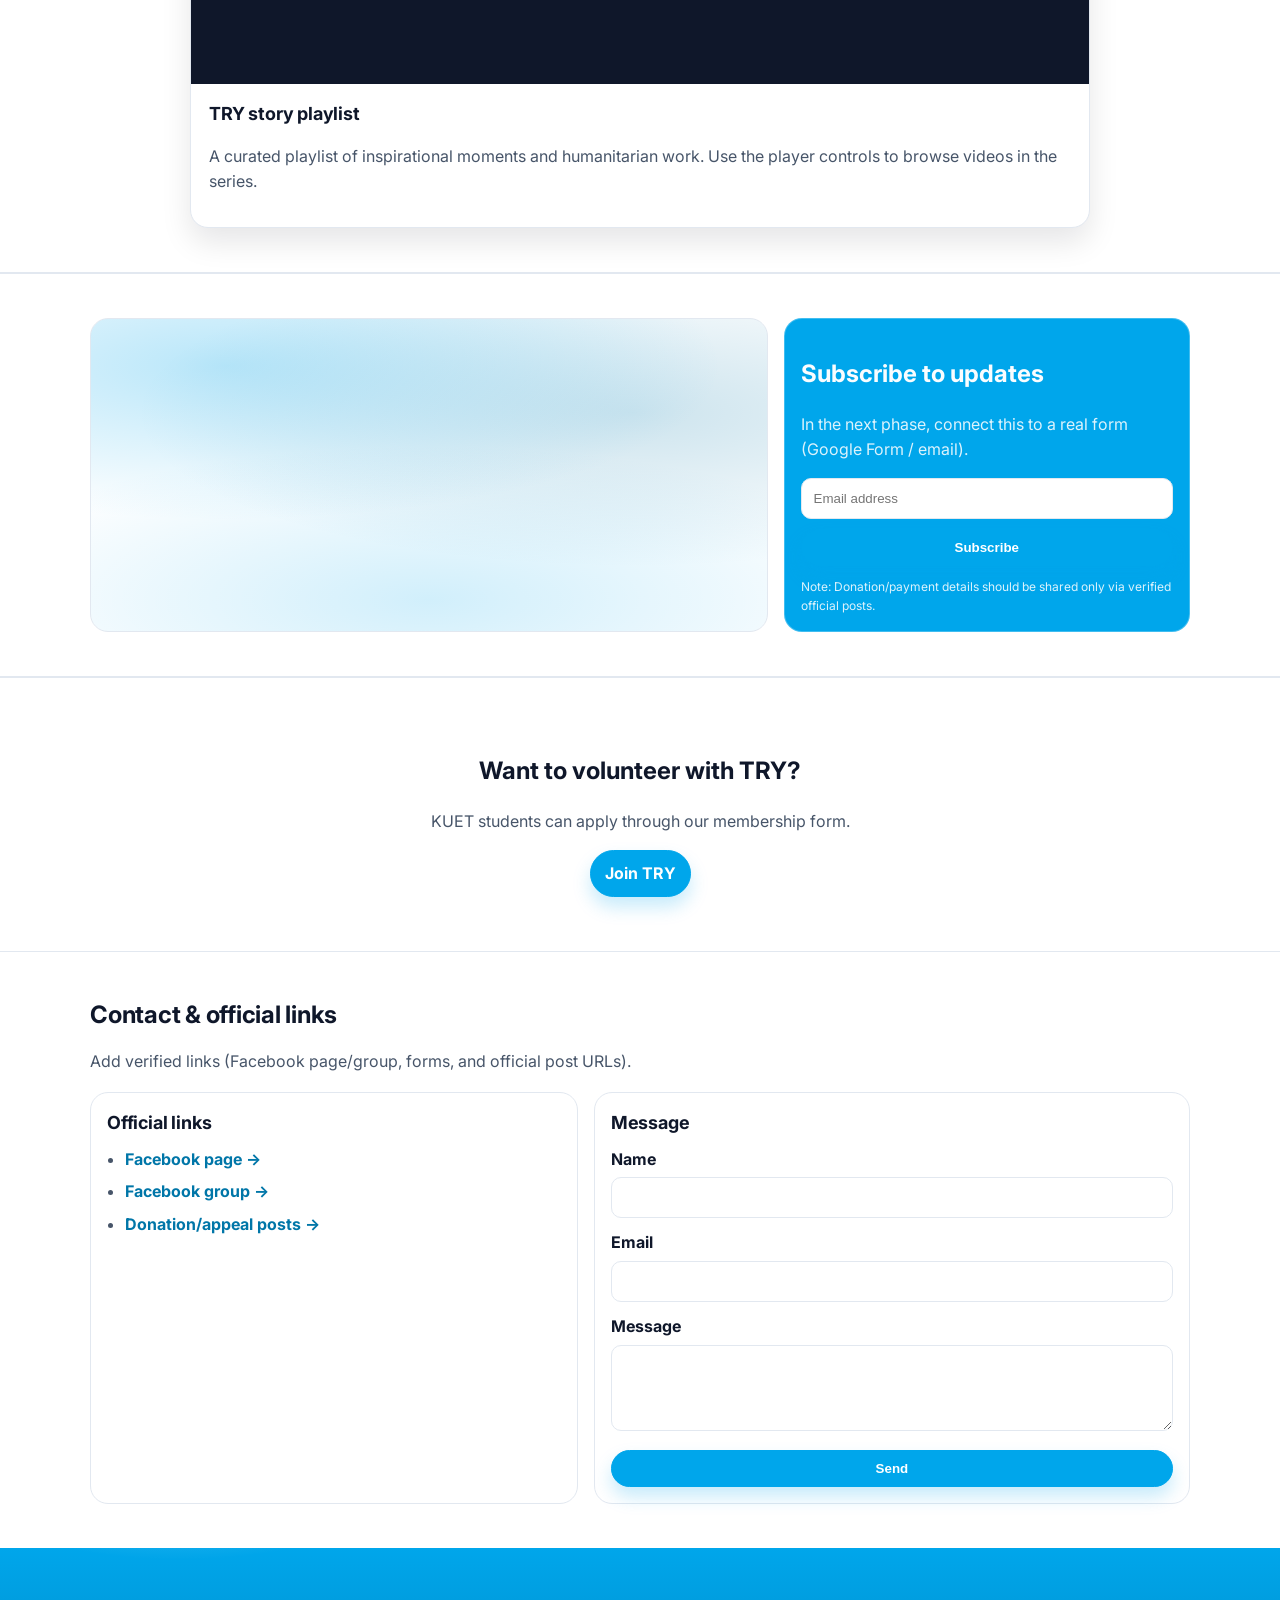
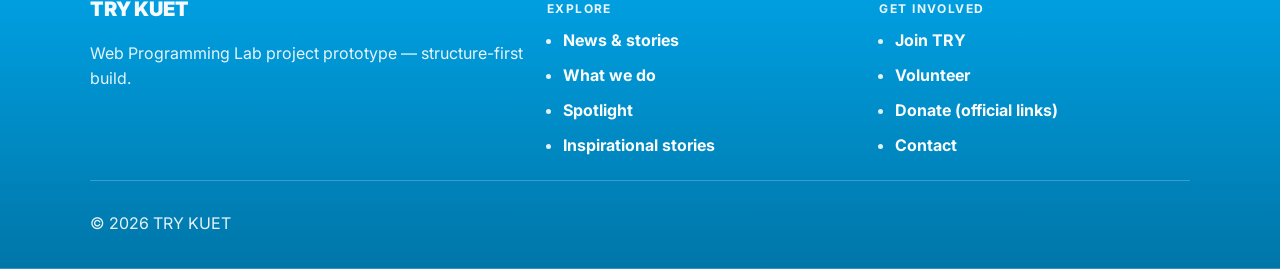
==== commit 25c4725a: "Add join application page, hero banner, and inspirational videos Co-authored-by: Cursor <cursoragent" ====
--- a/index.html
+++ b/index.html
@@ -21,7 +21,7 @@
 
     <header class="topbar" aria-label="Site header">
       <div class="container topbar-inner">
-        <a class="logo" href="#main" aria-label="TRY KUET home">
+        <a class="logo" href="./index.html" aria-label="TRY KUET home">
           <span class="logo-mark" aria-hidden="true">TRY</span>
           <span class="logo-text">Social Service Club</span>
         </a>
@@ -30,24 +30,46 @@
           <a class="toplink" href="#updates">Updates</a>
           <a class="toplink" href="#work">Work</a>
           <a class="toplink" href="#spotlight">Spotlight</a>
+          <a class="btn small primary" href="./join.html">Join</a>
           <a class="btn small" href="#contact">Contact</a>
+          <button
+            id="navToggle"
+            class="btn small nav-toggle"
+            type="button"
+            aria-controls="primaryNav"
+            aria-expanded="false"
+            aria-label="Open menu"
+          >
+            <span aria-hidden="true">☰</span>
+          </button>
         </div>
       </div>
     </header>
 
-    <nav class="primary-nav" aria-label="Primary navigation">
+    <div id="navBackdrop" class="nav-backdrop" hidden></div>
+
+    <nav id="primaryNav" class="primary-nav" aria-label="Primary navigation">
       <div class="container nav-inner">
         <a href="#main">Home</a>
         <a href="#updates">News & stories</a>
         <a href="#work">What we do</a>
         <a href="#spotlight">Spotlight</a>
-        <a href="#contact">Get involved</a>
+        <a href="#inspiration">Inspirational stories</a>
+        <a href="./join.html">Join TRY</a>
+        <a href="#contact">Contact</a>
       </div>
     </nav>
 
     <main id="main">
       <section class="hero-unicef reveal" aria-label="Featured story">
-        <div class="hero-media" role="img" aria-label="Featured image placeholder"></div>
+        <div class="hero-media">
+          <img
+            src="./public/639984083_1360235046146231_4377309201098488597_n.jpg"
+            alt="TRY KUET — মানবতার এক যুগে, social service and community work"
+            fetchpriority="high"
+            decoding="async"
+          />
+        </div>
         <div class="container hero-content">
           <p class="eyebrow">Featured</p>
           <h1 class="hero-title">Emergency response & community support</h1>
@@ -56,8 +78,8 @@
             with a verified TRY update headline and short summary.
           </p>
           <div class="hero-cta">
-            <a class="btn primary" href="#updates">Read more</a>
-            <a class="btn" href="#contact">Support / Volunteer</a>
+            <a class="btn primary" href="./join.html">Join TRY</a>
+            <a class="btn" href="#updates">Read more</a>
           </div>
         </div>
       </section>
@@ -133,7 +155,7 @@
                   A simple path for students to contribute time, skills, and energy
                   to social welfare work.
                 </p>
-                <a class="textlink" href="#contact">Get involved →</a>
+                <a class="textlink" href="./join.html">Get involved →</a>
               </div>
             </article>
 
@@ -190,6 +212,39 @@
               <div class="mini-media" aria-hidden="true"></div>
               <h3 class="mini-title">Seasonal distributions</h3>
               <p class="muted">Eid gifts, food support, and targeted community help.</p>
+            </article>
+          </div>
+        </div>
+      </section>
+
+      <section id="inspiration" class="section subtle reveal" aria-label="Inspirational stories">
+        <div class="container">
+          <div class="section-title">
+            <h2>Inspirational stories</h2>
+            <p class="muted">
+              Watch stories of service, compassion, and community impact from TRY and related work.
+            </p>
+          </div>
+
+          <div class="video-grid">
+            <article class="video-card">
+              <div class="video-embed">
+                <iframe
+                  src="https://www.youtube.com/embed/videoseries?list=PLMV2DVHuQ9Ii1-yeok6bpsto4gOh3k7c_"
+                  title="TRY inspirational stories — YouTube playlist"
+                  allow="accelerometer; autoplay; clipboard-write; encrypted-media; gyroscope; picture-in-picture; web-share"
+                  referrerpolicy="strict-origin-when-cross-origin"
+                  allowfullscreen
+                  loading="lazy"
+                ></iframe>
+              </div>
+              <div class="video-caption">
+                <h3 class="video-title">TRY story playlist</h3>
+                <p class="muted">
+                  A curated playlist of inspirational moments and humanitarian work. Use the
+                  player controls to browse videos in the series.
+                </p>
+              </div>
             </article>
           </div>
         </div>
@@ -212,6 +267,14 @@
               Note: Donation/payment details should be shared only via verified official posts.
             </p>
           </div>
+        </div>
+      </section>
+
+      <section class="section subtle reveal" aria-label="Join call to action">
+        <div class="container center-block">
+          <h2>Want to volunteer with TRY?</h2>
+          <p class="muted">KUET students can apply through our membership form.</p>
+          <a class="btn primary" href="./join.html">Join TRY</a>
         </div>
       </section>
 
@@ -272,12 +335,14 @@
             <li><a href="#updates" class="textlink">News & stories</a></li>
             <li><a href="#work" class="textlink">What we do</a></li>
             <li><a href="#spotlight" class="textlink">Spotlight</a></li>
+            <li><a href="#inspiration" class="textlink">Inspirational stories</a></li>
           </ul>
         </div>
 
         <div class="footer-col">
           <h3 class="footer-title">Get involved</h3>
           <ul class="list">
+            <li><a href="./join.html" class="textlink">Join TRY</a></li>
             <li><a href="#contact" class="textlink">Volunteer</a></li>
             <li><a href="#contact" class="textlink">Donate (official links)</a></li>
             <li><a href="#contact" class="textlink">Contact</a></li>
@@ -322,5 +387,35 @@
         els.forEach((el) => io.observe(el));
       })();
     </script>
+    <script>
+      (function () {
+        const nav = document.getElementById("primaryNav");
+        const btn = document.getElementById("navToggle");
+        const backdrop = document.getElementById("navBackdrop");
+        if (!nav || !btn || !backdrop) return;
+
+        const setOpen = (open) => {
+          nav.classList.toggle("is-open", open);
+          btn.setAttribute("aria-expanded", String(open));
+          backdrop.hidden = !open;
+          document.documentElement.classList.toggle("nav-open", open);
+        };
+
+        btn.addEventListener("click", () => {
+          setOpen(!nav.classList.contains("is-open"));
+        });
+
+        backdrop.addEventListener("click", () => setOpen(false));
+
+        nav.addEventListener("click", (e) => {
+          const target = e.target;
+          if (target && target.tagName === "A") setOpen(false);
+        });
+
+        document.addEventListener("keydown", (e) => {
+          if (e.key === "Escape") setOpen(false);
+        });
+      })();
+    </script>
   </body>
 </html>
--- a/style.css
+++ b/style.css
@@ -44,7 +44,7 @@
 }
 
 .container {
-  width: min(1100px, calc(100% - 40px));
+  width: min(1100px, calc(100% - 32px));
   margin: 0 auto;
 }
 
@@ -189,6 +189,10 @@
   flex-wrap: wrap;
 }
 
+.nav-toggle {
+  display: none;
+}
+
 .toplink {
   color: rgba(255, 255, 255, 0.92);
   padding: 8px 10px;
@@ -239,23 +243,17 @@
 
 .hero-media {
   width: 100%;
-  height: clamp(240px, 42vh, 420px);
-  background:
-    linear-gradient(0deg, rgba(0, 0, 0, 0.14), rgba(0, 0, 0, 0.14)),
-    linear-gradient(135deg, rgba(0, 166, 235, 0.35), rgba(0, 118, 168, 0.25)),
-    var(--subtle);
+  background: var(--subtle);
   border-bottom: 1px solid var(--border);
-  position: relative;
-  overflow: hidden;
-}
-
-.hero-media::after {
-  content: "";
-  position: absolute;
-  inset: -40%;
-  background: linear-gradient(90deg, transparent, rgba(255, 255, 255, 0.10), transparent);
-  transform: rotate(8deg) translateX(-40%);
-  animation: sheen 8s var(--ease-out) infinite;
+  line-height: 0;
+}
+
+.hero-media img {
+  width: 100%;
+  height: auto;
+  max-width: 100%;
+  display: block;
+  vertical-align: middle;
 }
 
 .hero-content {
@@ -520,6 +518,202 @@
 textarea:focus {
   border-color: var(--brand);
   box-shadow: 0 0 0 4px rgba(0, 166, 235, 0.18);
+}
+
+select {
+  width: 100%;
+  padding: 12px 12px;
+  border-radius: 10px;
+  border: 1px solid var(--border);
+  background: #ffffff;
+  color: var(--text);
+  outline: none;
+  font: inherit;
+}
+
+select:focus {
+  border-color: var(--brand);
+  box-shadow: 0 0 0 4px rgba(0, 166, 235, 0.18);
+}
+
+.join-form-card {
+  border: 1px solid var(--border);
+  border-radius: var(--radius-lg);
+  background: #ffffff;
+  padding: 22px 22px 18px;
+  box-shadow: var(--shadow);
+}
+
+.join-form {
+  display: grid;
+  gap: 0;
+}
+
+.form-section {
+  border: none;
+  margin: 0 0 22px;
+  padding: 0 0 22px;
+  border-bottom: 1px solid var(--border);
+}
+
+.form-section--last {
+  border-bottom: none;
+  margin-bottom: 16px;
+  padding-bottom: 0;
+}
+
+.form-section legend {
+  font-weight: 800;
+  font-size: 16px;
+  color: var(--text);
+  padding: 0;
+  margin-bottom: 14px;
+  letter-spacing: -0.01em;
+}
+
+.form-row {
+  display: grid;
+  grid-template-columns: repeat(2, minmax(0, 1fr));
+  gap: 14px;
+  margin-bottom: 14px;
+}
+
+.form-row:last-child {
+  margin-bottom: 0;
+}
+
+.field--spaced {
+  margin-top: 12px;
+}
+
+.req {
+  color: var(--brand-deep);
+  font-weight: 800;
+}
+
+.field-hint {
+  margin: -6px 0 12px;
+  font-size: 13px;
+  color: var(--muted);
+}
+
+.label-block {
+  display: block;
+  margin: 0 0 8px;
+  font-weight: 700;
+}
+
+.checkbox-grid {
+  display: grid;
+  grid-template-columns: repeat(2, minmax(0, 1fr));
+  gap: 10px 16px;
+}
+
+.check,
+.radio {
+  display: inline-flex;
+  align-items: flex-start;
+  gap: 10px;
+  font-size: 14px;
+  color: var(--text);
+  cursor: pointer;
+  line-height: 1.4;
+}
+
+.check-block {
+  display: flex;
+  margin-bottom: 10px;
+}
+
+.check input,
+.radio input {
+  width: auto;
+  margin-top: 3px;
+  accent-color: var(--brand);
+  flex-shrink: 0;
+}
+
+.radio-row {
+  display: flex;
+  flex-wrap: wrap;
+  gap: 14px 20px;
+}
+
+.form-actions {
+  display: flex;
+  flex-wrap: wrap;
+  gap: 12px;
+  margin-top: 8px;
+}
+
+.form-success {
+  margin: 14px 0 0;
+  padding: 12px 14px;
+  border-radius: var(--radius);
+  border: 1px solid rgba(0, 166, 235, 0.35);
+  background: rgba(0, 166, 235, 0.08);
+  color: var(--brand-deep);
+  font-weight: 600;
+}
+
+.form-note {
+  margin: 12px 0 0;
+  font-size: 13px;
+}
+
+.page-header {
+  padding: 28px 0 8px;
+  border-bottom: 1px solid var(--border);
+  background: var(--subtle);
+}
+
+.page-header h1 {
+  margin: 0 0 10px;
+  font-size: clamp(28px, 4vw, 40px);
+}
+
+.page-header-lede {
+  max-width: 65ch;
+  margin: 0 0 12px;
+}
+
+.video-grid {
+  display: grid;
+  gap: 20px;
+  max-width: 900px;
+  margin: 0 auto;
+}
+
+.video-card {
+  border: 1px solid var(--border);
+  border-radius: var(--radius-lg);
+  overflow: hidden;
+  background: #ffffff;
+  box-shadow: var(--shadow);
+}
+
+.video-embed {
+  position: relative;
+  width: 100%;
+  padding-bottom: 56.25%;
+  background: #0f172a;
+}
+
+.video-embed iframe {
+  position: absolute;
+  inset: 0;
+  width: 100%;
+  height: 100%;
+  border: 0;
+}
+
+.video-caption {
+  padding: 16px 18px 18px;
+}
+
+.video-title {
+  margin: 0 0 8px;
+  font-size: 18px;
 }
 
 .footer {
@@ -653,7 +847,154 @@
   }
 }
 
+@media (max-width: 820px) {
+  .topbar-inner {
+    flex-direction: column;
+    align-items: stretch;
+    gap: 10px;
+    padding: 12px 0 10px;
+  }
+
+  .topbar-actions {
+    justify-content: space-between;
+  }
+
+  /* Mobile menu: hidden by default, opened by Menu button */
+  .nav-toggle {
+    display: inline-flex;
+  }
+
+  .nav-backdrop {
+    position: fixed;
+    inset: 0;
+    background: rgba(2, 8, 23, 0.45);
+    backdrop-filter: blur(2px);
+    z-index: 40;
+  }
+
+  .primary-nav {
+    display: none;
+    position: sticky;
+    top: 0;
+    z-index: 45;
+  }
+
+  .primary-nav.is-open {
+    display: block;
+  }
+
+  .primary-nav .nav-inner {
+    padding: 10px 0 14px;
+    display: grid;
+    gap: 8px;
+  }
+
+  .primary-nav .nav-inner a {
+    padding: 12px 12px;
+    border-radius: 12px;
+    background: #ffffff;
+    border: 1px solid var(--border);
+  }
+
+  .primary-nav .nav-inner a:hover {
+    background: var(--subtle);
+  }
+
+  .subscribe-grid {
+    grid-template-columns: 1fr;
+  }
+
+  .contact-grid {
+    grid-template-columns: 1fr;
+  }
+
+  .form-row,
+  .checkbox-grid {
+    grid-template-columns: 1fr;
+  }
+
+  .join-form-card {
+    padding: 16px 14px;
+  }
+}
+
 @media (max-width: 560px) {
+  .container {
+    width: min(1100px, calc(100% - 24px));
+  }
+
+  .section {
+    padding: 28px 0;
+  }
+
+  h1 {
+    font-size: 28px;
+  }
+
+  .topbar-actions .toplink {
+    display: none;
+  }
+
+  .topbar-actions {
+    display: grid;
+    grid-template-columns: 1fr auto;
+    gap: 10px;
+    align-items: center;
+  }
+
+  .topbar-actions .btn.small[href="#contact"] {
+    width: 100%;
+    justify-content: center;
+  }
+
+  .nav-toggle {
+    width: auto;
+    justify-content: center;
+    white-space: nowrap;
+  }
+
+  .hero-content {
+    padding: 14px 0 18px;
+  }
+
+  .hero-cta .btn {
+    width: 100%;
+  }
+
+  .hero-cta .btn:not(.primary) {
+    background: #ffffff;
+  }
+
+  .story-card {
+    min-height: auto;
+    grid-template-rows: 150px 1fr;
+  }
+
+  .story-body {
+    padding: 14px;
+  }
+
+  .spotlight-grid,
+  .card-grid {
+    gap: 14px;
+  }
+
+  .subscribe {
+    padding: 32px 0;
+  }
+
+  .subscribe-media {
+    min-height: 180px;
+  }
+
+  .subscribe-panel {
+    padding: 16px 14px;
+  }
+
+  .footer {
+    padding: 38px 0 16px;
+  }
+
   .card-grid {
     grid-template-columns: 1fr;
   }
@@ -701,7 +1042,4 @@
     transition: none !important;
   }
 
-  .hero-media::after {
-    animation: none !important;
-  }
 }
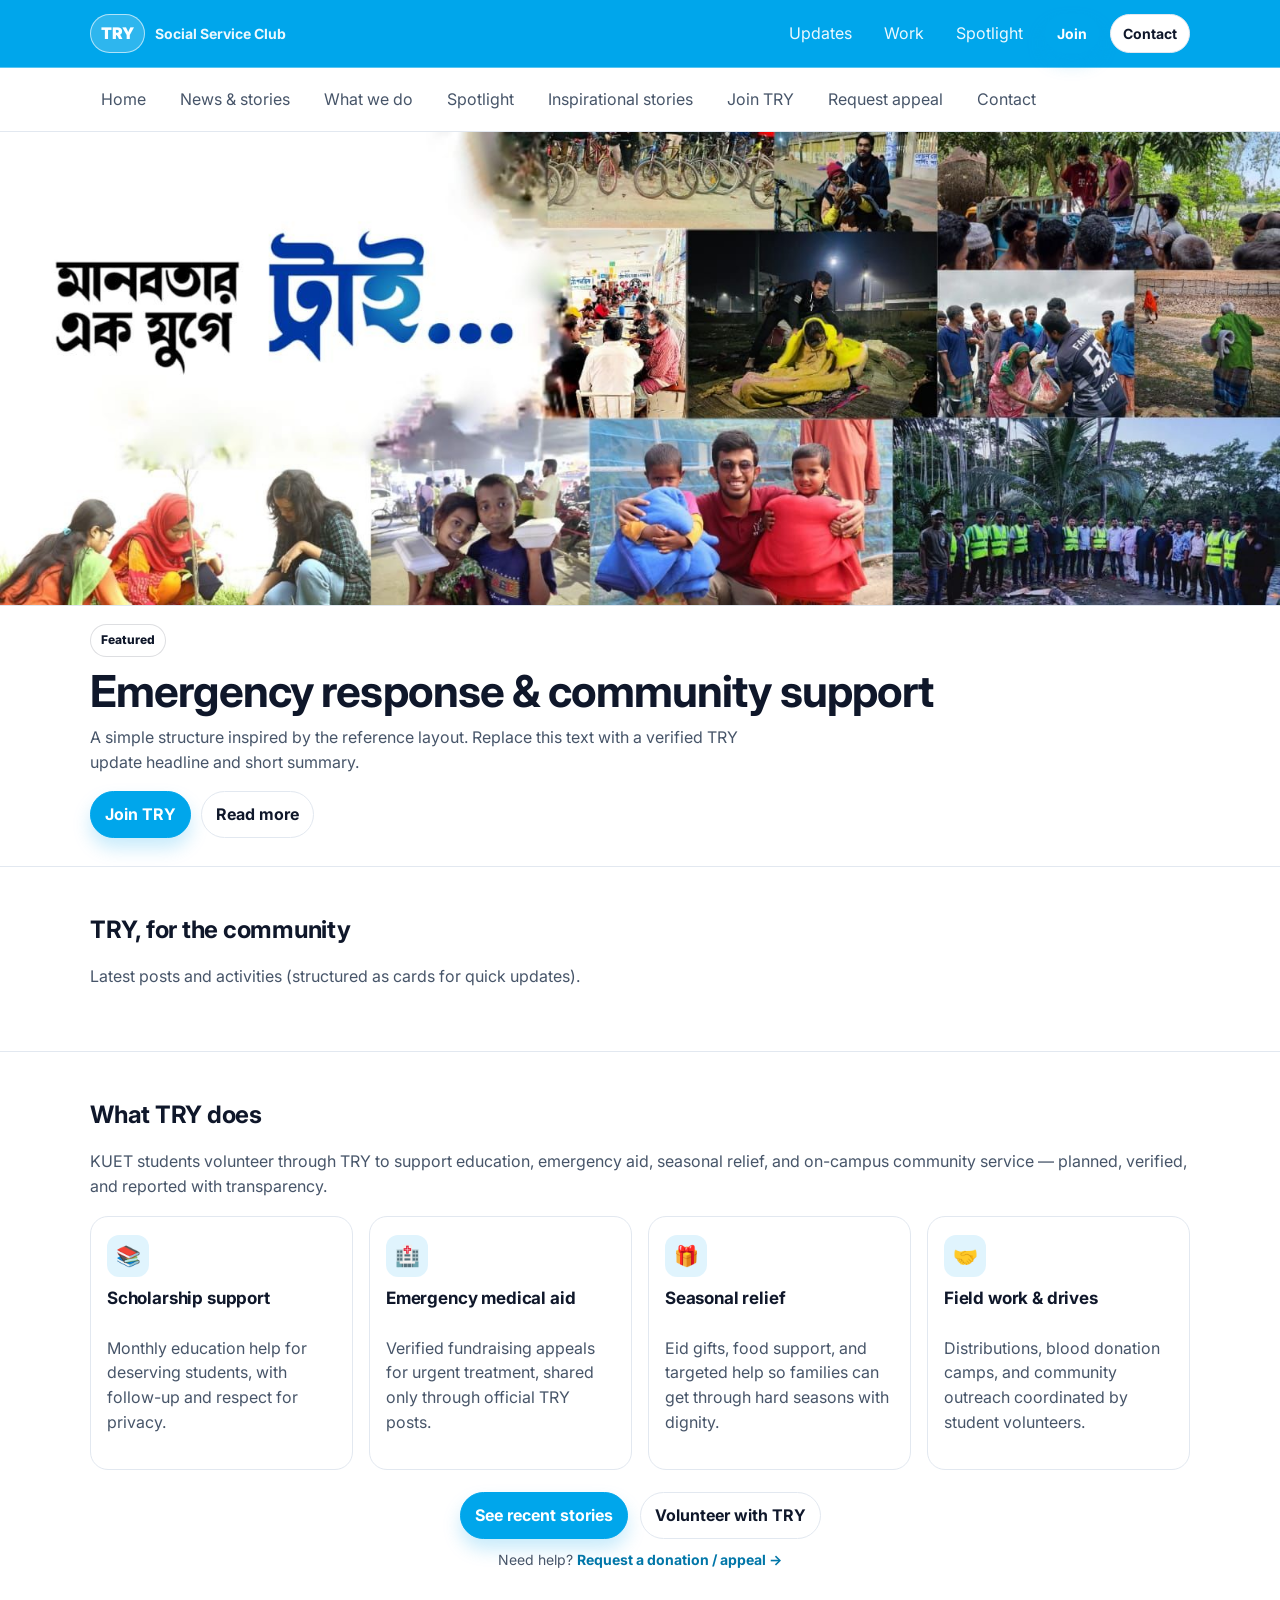
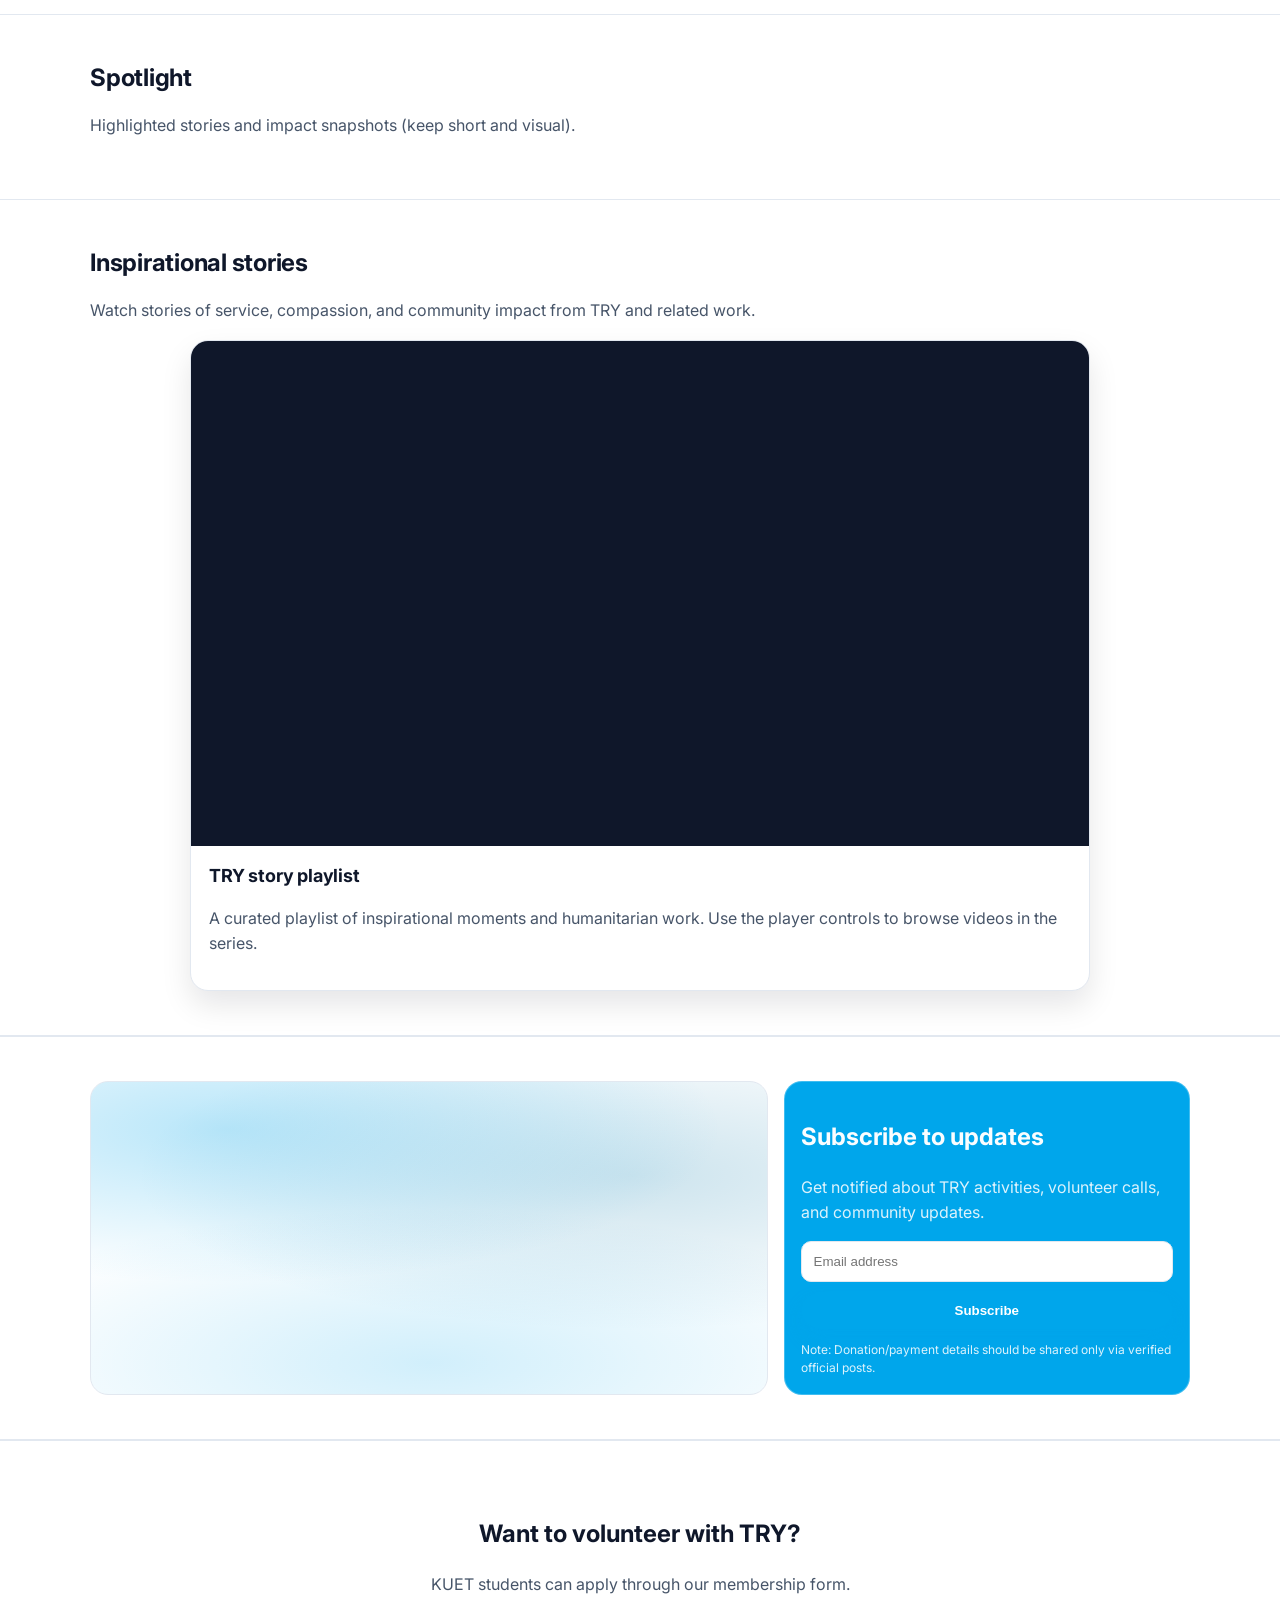
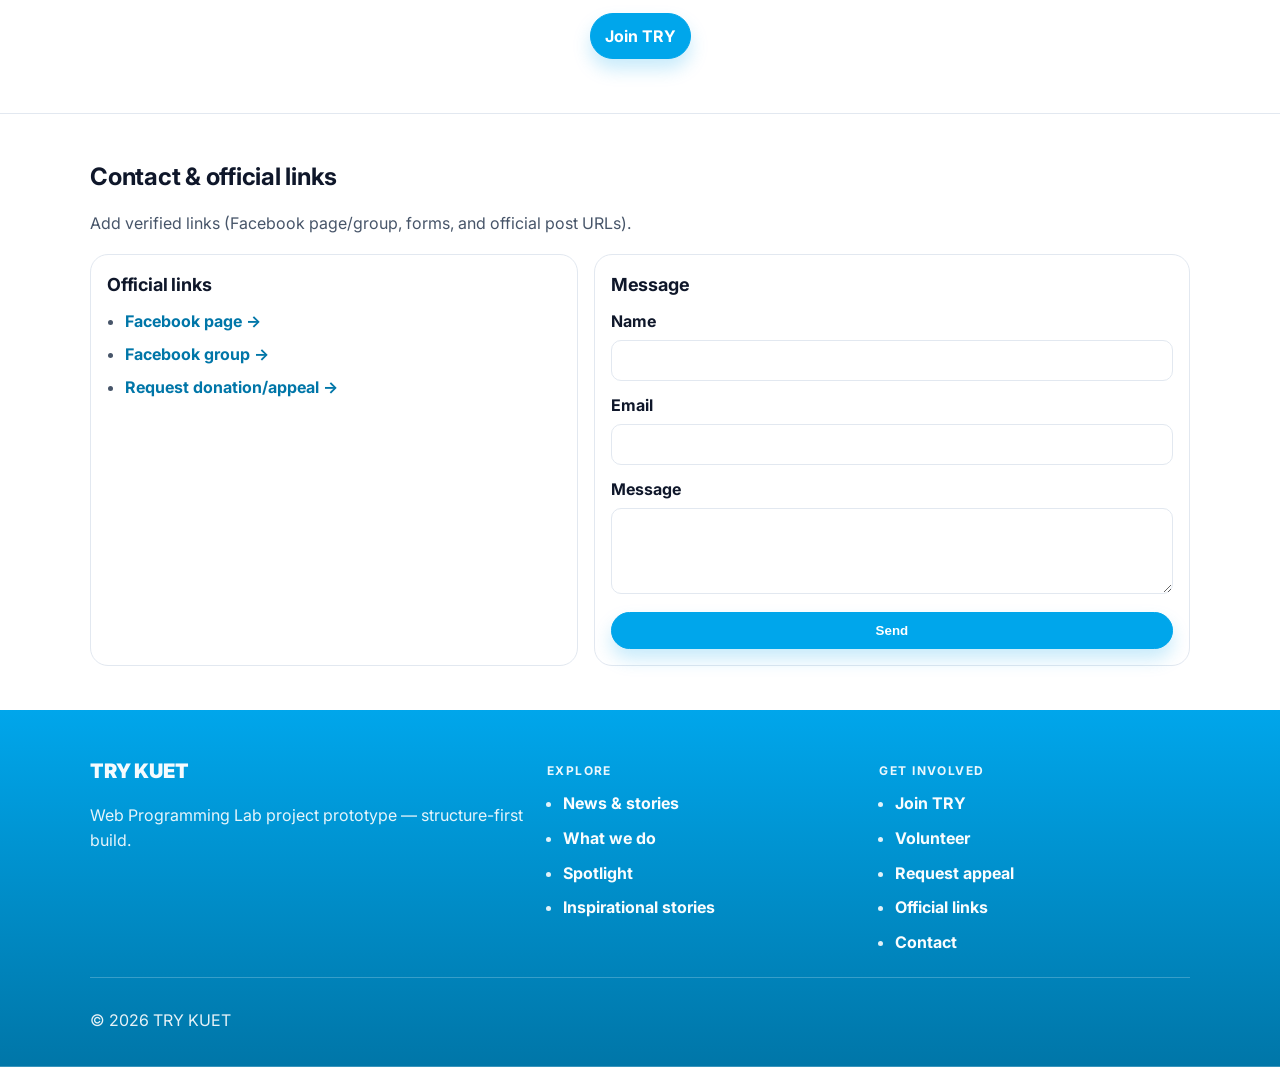
==== commit ed967e1f: "Phase 1: PostgreSQL content platform and dynamic public homepage. Add posts, spotlight, site setting" ====
--- a/index.html
+++ b/index.html
@@ -31,7 +31,7 @@
           <a class="toplink" href="#work">Work</a>
           <a class="toplink" href="#spotlight">Spotlight</a>
           <a class="btn small primary" href="./join.html">Join</a>
-          <a class="btn small" href="#contact">Contact</a>
+          <a class="btn small btn-contact" href="#contact">Contact</a>
           <button
             id="navToggle"
             class="btn small nav-toggle"
@@ -56,6 +56,7 @@
         <a href="#spotlight">Spotlight</a>
         <a href="#inspiration">Inspirational stories</a>
         <a href="./join.html">Join TRY</a>
+        <a href="./appeal-request.html">Request appeal</a>
         <a href="#contact">Contact</a>
       </div>
     </nav>
@@ -64,6 +65,7 @@
       <section class="hero-unicef reveal" aria-label="Featured story">
         <div class="hero-media">
           <img
+            id="heroImage"
             src="./public/639984083_1360235046146231_4377309201098488597_n.jpg"
             alt="TRY KUET — মানবতার এক যুগে, social service and community work"
             fetchpriority="high"
@@ -71,157 +73,106 @@
           />
         </div>
         <div class="container hero-content">
-          <p class="eyebrow">Featured</p>
-          <h1 class="hero-title">Emergency response & community support</h1>
-          <p class="hero-sub">
+          <p id="heroEyebrow" class="eyebrow">Featured</p>
+          <h1 id="heroTitle" class="hero-title">Emergency response & community support</h1>
+          <p id="heroSubtitle" class="hero-sub">
             A simple structure inspired by the reference layout. Replace this text
             with a verified TRY update headline and short summary.
           </p>
           <div class="hero-cta">
-            <a class="btn primary" href="./join.html">Join TRY</a>
-            <a class="btn" href="#updates">Read more</a>
-          </div>
-        </div>
-      </section>
-
-      <section class="section reveal" aria-label="Story cards">
-        <div class="container">
-          <div class="section-title">
-            <h2>TRY, for the community</h2>
-            <p class="muted">
+            <a id="heroCtaPrimary" class="btn primary" href="./join.html">Join TRY</a>
+            <a id="heroCtaSecondary" class="btn" href="#updates">Read more</a>
+          </div>
+        </div>
+      </section>
+
+      <section id="updates" class="section reveal" aria-label="Story cards">
+        <div class="container">
+          <div class="section-title">
+            <h2 id="updatesTitle">TRY, for the community</h2>
+            <p id="updatesSubtitle" class="muted">
               Latest posts and activities (structured as cards for quick updates).
             </p>
           </div>
 
-          <div id="updates" class="card-grid">
-            <article class="story-card">
-              <div class="story-media" aria-hidden="true"></div>
-              <div class="story-body">
-                <p class="tag">Announcement</p>
-                <h3 class="story-title">KUET Vice-Chancellor greeting</h3>
-                <p class="muted">
-                  Congratulatory message for the newly appointed Vice-Chancellor,
-                  wishing strong leadership and continued progress for KUET.
-                </p>
-                <a class="textlink" href="#contact">View official post →</a>
-              </div>
-            </article>
-
-            <article class="story-card">
-              <div class="story-media" aria-hidden="true"></div>
-              <div class="story-body">
-                <p class="tag">Scholarship</p>
-                <h3 class="story-title">Project: Scholarship support</h3>
-                <p class="muted">
-                  Monthly education support for deserving students through
-                  sponsorship and continued follow-up.
-                </p>
-                <a class="textlink" href="#contact">View official post →</a>
-              </div>
-            </article>
-
-            <article class="story-card">
-              <div class="story-media" aria-hidden="true"></div>
-              <div class="story-body">
-                <p class="tag">Emergency aid</p>
-                <h3 class="story-title">Medical support appeal</h3>
-                <p class="muted">
-                  Emergency fundraising appeal for treatment support. Link only to
-                  verified sources for the latest details.
-                </p>
-                <a class="textlink" href="#contact">View official post →</a>
-              </div>
-            </article>
-
-            <article class="story-card">
-              <div class="story-media" aria-hidden="true"></div>
-              <div class="story-body">
-                <p class="tag">Seasonal support</p>
-                <h3 class="story-title">Eid gift distribution</h3>
-                <p class="muted">
-                  Coordinating volunteers and distributions so families can celebrate
-                  Eid with dignity.
-                </p>
-                <a class="textlink" href="#contact">View official post →</a>
-              </div>
-            </article>
-
-            <article class="story-card">
-              <div class="story-media" aria-hidden="true"></div>
-              <div class="story-body">
-                <p class="tag">Volunteer</p>
-                <h3 class="story-title">Join as a volunteer</h3>
-                <p class="muted">
-                  A simple path for students to contribute time, skills, and energy
-                  to social welfare work.
-                </p>
-                <a class="textlink" href="./join.html">Get involved →</a>
-              </div>
-            </article>
-
-            <article class="story-card">
-              <div class="story-media" aria-hidden="true"></div>
-              <div class="story-body">
-                <p class="tag">Transparency</p>
-                <h3 class="story-title">Updates & reporting</h3>
-                <p class="muted">
-                  Share verified links, photos, and short reporting notes after each
-                  activity for accountability.
-                </p>
-                <a class="textlink" href="#contact">How to report →</a>
-              </div>
-            </article>
-          </div>
+          <div id="postsGrid" class="card-grid" aria-live="polite"></div>
         </div>
       </section>
 
       <section id="work" class="section subtle reveal" aria-label="Organization work">
         <div class="container">
-          <div class="center-block">
-            <h2>TRY’s work</h2>
-            <p class="muted">
-              Education support, emergency aid, and seasonal relief initiatives led
-              by KUET students and volunteers.
-            </p>
-            <a class="btn" href="#contact">Discover more</a>
-          </div>
+          <div class="section-title">
+            <h2 id="workTitle">What TRY does</h2>
+            <p id="workText" class="muted">
+              KUET students volunteer through TRY to support education, emergency aid,
+              seasonal relief, and on-campus community service — planned, verified, and
+              reported with transparency.
+            </p>
+          </div>
+
+          <div class="work-grid" aria-label="TRY program areas">
+            <article class="work-card">
+              <span class="work-card-icon" aria-hidden="true">📚</span>
+              <h3 class="work-card-title">Scholarship support</h3>
+              <p class="muted">
+                Monthly education help for deserving students, with follow-up and respect
+                for privacy.
+              </p>
+            </article>
+            <article class="work-card">
+              <span class="work-card-icon" aria-hidden="true">🏥</span>
+              <h3 class="work-card-title">Emergency medical aid</h3>
+              <p class="muted">
+                Verified fundraising appeals for urgent treatment, shared only through
+                official TRY posts.
+              </p>
+            </article>
+            <article class="work-card">
+              <span class="work-card-icon" aria-hidden="true">🎁</span>
+              <h3 class="work-card-title">Seasonal relief</h3>
+              <p class="muted">
+                Eid gifts, food support, and targeted help so families can get through
+                hard seasons with dignity.
+              </p>
+            </article>
+            <article class="work-card">
+              <span class="work-card-icon" aria-hidden="true">🤝</span>
+              <h3 class="work-card-title">Field work &amp; drives</h3>
+              <p class="muted">
+                Distributions, blood donation camps, and community outreach coordinated
+                by student volunteers.
+              </p>
+            </article>
+          </div>
+
+          <div class="work-actions">
+            <a id="workCta" class="btn primary" href="#updates">See recent stories</a>
+            <a class="btn" href="./join.html">Volunteer with TRY</a>
+          </div>
+          <p class="work-foot muted">
+            Need help? <a href="./appeal-request.html" class="textlink">Request a donation / appeal →</a>
+          </p>
         </div>
       </section>
 
       <section id="spotlight" class="section reveal" aria-label="Spotlight">
         <div class="container">
           <div class="section-title">
-            <h2>Spotlight</h2>
-            <p class="muted">
+            <h2 id="spotlightTitle">Spotlight</h2>
+            <p id="spotlightSubtitle" class="muted">
               Highlighted stories and impact snapshots (keep short and visual).
             </p>
           </div>
 
-          <div class="spotlight-grid">
-            <article class="mini-card">
-              <div class="mini-media" aria-hidden="true"></div>
-              <h3 class="mini-title">Scholarship impact</h3>
-              <p class="muted">Short beneficiary progress updates with consent.</p>
-            </article>
-            <article class="mini-card">
-              <div class="mini-media" aria-hidden="true"></div>
-              <h3 class="mini-title">Volunteer highlights</h3>
-              <p class="muted">Team work, coordination, and distribution planning.</p>
-            </article>
-            <article class="mini-card">
-              <div class="mini-media" aria-hidden="true"></div>
-              <h3 class="mini-title">Seasonal distributions</h3>
-              <p class="muted">Eid gifts, food support, and targeted community help.</p>
-            </article>
-          </div>
+          <div id="spotlightGrid" class="spotlight-grid" aria-live="polite"></div>
         </div>
       </section>
 
       <section id="inspiration" class="section subtle reveal" aria-label="Inspirational stories">
         <div class="container">
           <div class="section-title">
-            <h2>Inspirational stories</h2>
-            <p class="muted">
+            <h2 id="inspirationTitle">Inspirational stories</h2>
+            <p id="inspirationSubtitle" class="muted">
               Watch stories of service, compassion, and community impact from TRY and related work.
             </p>
           </div>
@@ -230,6 +181,7 @@
             <article class="video-card">
               <div class="video-embed">
                 <iframe
+                  id="youtubePlaylist"
                   src="https://www.youtube.com/embed/videoseries?list=PLMV2DVHuQ9Ii1-yeok6bpsto4gOh3k7c_"
                   title="TRY inspirational stories — YouTube playlist"
                   allow="accelerometer; autoplay; clipboard-write; encrypted-media; gyroscope; picture-in-picture; web-share"
@@ -239,8 +191,8 @@
                 ></iframe>
               </div>
               <div class="video-caption">
-                <h3 class="video-title">TRY story playlist</h3>
-                <p class="muted">
+                <h3 id="youtubeTitle" class="video-title">TRY story playlist</h3>
+                <p id="youtubeCaption" class="muted">
                   A curated playlist of inspirational moments and humanitarian work. Use the
                   player controls to browse videos in the series.
                 </p>
@@ -250,19 +202,20 @@
         </div>
       </section>
 
-      <section class="subscribe reveal" aria-label="Subscribe section">
+      <section id="subscribe" class="subscribe reveal" aria-label="Subscribe section">
         <div class="container subscribe-grid">
           <div class="subscribe-media" role="img" aria-label="Large image placeholder"></div>
           <div class="subscribe-panel">
-            <h2>Subscribe to updates</h2>
-            <p class="muted">
-              In the next phase, connect this to a real form (Google Form / email).
-            </p>
-            <form class="subscribe-form" onsubmit="return false;">
+            <h2 id="subscribeTitle">Subscribe to updates</h2>
+            <p id="subscribeText" class="muted">
+              Get notified about TRY activities, volunteer calls, and community updates.
+            </p>
+            <form id="subscribeForm" class="subscribe-form">
               <label class="sr-only" for="sub-email">Email</label>
-              <input id="sub-email" type="email" placeholder="Email address" />
+              <input id="sub-email" name="email" type="email" placeholder="Email address" required />
               <button class="btn primary" type="submit">Subscribe</button>
             </form>
+            <p id="subscribeSuccess" class="form-success" hidden role="status"></p>
             <p class="fineprint">
               Note: Donation/payment details should be shared only via verified official posts.
             </p>
@@ -272,8 +225,8 @@
 
       <section class="section subtle reveal" aria-label="Join call to action">
         <div class="container center-block">
-          <h2>Want to volunteer with TRY?</h2>
-          <p class="muted">KUET students can apply through our membership form.</p>
+          <h2 id="joinCtaTitle">Want to volunteer with TRY?</h2>
+          <p id="joinCtaText" class="muted">KUET students can apply through our membership form.</p>
           <a class="btn primary" href="./join.html">Join TRY</a>
         </div>
       </section>
@@ -281,8 +234,8 @@
       <section id="contact" class="section reveal" aria-label="Contact and links">
         <div class="container">
           <div class="section-title">
-            <h2>Contact & official links</h2>
-            <p class="muted">
+            <h2 id="contactTitle">Contact & official links</h2>
+            <p id="contactSubtitle" class="muted">
               Add verified links (Facebook page/group, forms, and official post URLs).
             </p>
           </div>
@@ -290,29 +243,31 @@
           <div class="contact-grid">
             <div class="contact-card">
               <h3>Official links</h3>
-              <ul class="list">
-                <li><a href="#" class="textlink">Facebook page →</a></li>
-                <li><a href="#" class="textlink">Facebook group →</a></li>
-                <li><a href="#" class="textlink">Donation/appeal posts →</a></li>
+              <ul id="contactLinks" class="list">
+                <li><a href="#contact" class="textlink">Facebook page →</a></li>
+                <li><a href="#contact" class="textlink">Facebook group →</a></li>
+                <li><a href="./appeal-request.html" class="textlink">Request donation/appeal →</a></li>
               </ul>
             </div>
 
             <div class="contact-card">
               <h3>Message</h3>
-              <form class="form" onsubmit="return false;">
+              <form id="contactForm" class="form">
                 <div class="field">
                   <label for="name">Name</label>
-                  <input id="name" name="name" type="text" />
+                  <input id="name" name="name" type="text" required />
                 </div>
                 <div class="field">
                   <label for="email">Email</label>
-                  <input id="email" name="email" type="email" />
+                  <input id="email" name="email" type="email" required />
                 </div>
                 <div class="field">
                   <label for="message">Message</label>
-                  <textarea id="message" name="message" rows="4"></textarea>
+                  <textarea id="message" name="message" rows="4" required></textarea>
                 </div>
                 <button class="btn primary" type="submit">Send</button>
+                <p id="contactFormSuccess" class="form-success" hidden role="status"></p>
+                <p id="contactFormError" class="form-error" hidden role="alert"></p>
               </form>
             </div>
           </div>
@@ -343,8 +298,9 @@
           <h3 class="footer-title">Get involved</h3>
           <ul class="list">
             <li><a href="./join.html" class="textlink">Join TRY</a></li>
-            <li><a href="#contact" class="textlink">Volunteer</a></li>
-            <li><a href="#contact" class="textlink">Donate (official links)</a></li>
+            <li><a href="./join.html" class="textlink">Volunteer</a></li>
+            <li><a href="./appeal-request.html" class="textlink">Request appeal</a></li>
+            <li><a href="#contact" class="textlink">Official links</a></li>
             <li><a href="#contact" class="textlink">Contact</a></li>
           </ul>
         </div>
@@ -358,64 +314,7 @@
     <script>
       document.getElementById("year").textContent = String(new Date().getFullYear());
     </script>
-    <script>
-      (function () {
-        const prefersReduced =
-          window.matchMedia &&
-          window.matchMedia("(prefers-reduced-motion: reduce)").matches;
-        if (prefersReduced) return;
-
-        const els = Array.from(document.querySelectorAll(".reveal"));
-        if (els.length === 0) return;
-
-        if (!("IntersectionObserver" in window)) {
-          els.forEach((el) => el.classList.add("is-visible"));
-          return;
-        }
-
-        const io = new IntersectionObserver(
-          (entries) => {
-            for (const e of entries) {
-              if (!e.isIntersecting) continue;
-              e.target.classList.add("is-visible");
-              io.unobserve(e.target);
-            }
-          },
-          { threshold: 0.12, rootMargin: "0px 0px -5% 0px" }
-        );
-
-        els.forEach((el) => io.observe(el));
-      })();
-    </script>
-    <script>
-      (function () {
-        const nav = document.getElementById("primaryNav");
-        const btn = document.getElementById("navToggle");
-        const backdrop = document.getElementById("navBackdrop");
-        if (!nav || !btn || !backdrop) return;
-
-        const setOpen = (open) => {
-          nav.classList.toggle("is-open", open);
-          btn.setAttribute("aria-expanded", String(open));
-          backdrop.hidden = !open;
-          document.documentElement.classList.toggle("nav-open", open);
-        };
-
-        btn.addEventListener("click", () => {
-          setOpen(!nav.classList.contains("is-open"));
-        });
-
-        backdrop.addEventListener("click", () => setOpen(false));
-
-        nav.addEventListener("click", (e) => {
-          const target = e.target;
-          if (target && target.tagName === "A") setOpen(false);
-        });
-
-        document.addEventListener("keydown", (e) => {
-          if (e.key === "Escape") setOpen(false);
-        });
-      })();
-    </script>
+    <script src="./scripts/site.js" defer></script>
+    <script src="./scripts/content.js" defer></script>
   </body>
 </html>
--- a/style.css
+++ b/style.css
@@ -13,6 +13,23 @@
   --radius: 12px;
   --radius-lg: 18px;
   --ease-out: cubic-bezier(0.22, 1, 0.36, 1);
+  --header-height: 58px;
+  --nav-height: 46px;
+  --scroll-offset: calc(var(--header-height) + var(--nav-height) + 12px);
+}
+
+html {
+  scroll-behavior: smooth;
+  scroll-padding-top: var(--scroll-offset);
+}
+
+html.nav-open {
+  overflow: hidden;
+}
+
+section[id],
+main[id] {
+  scroll-margin-top: var(--scroll-offset);
 }
 
 *,
@@ -212,6 +229,9 @@
 }
 
 .primary-nav {
+  position: sticky;
+  top: var(--header-height);
+  z-index: 45;
   background: #ffffff;
   border-bottom: 1px solid var(--border);
 }
@@ -253,7 +273,6 @@
   height: auto;
   max-width: 100%;
   display: block;
-  vertical-align: middle;
 }
 
 .hero-content {
@@ -310,11 +329,33 @@
     border-color 180ms var(--ease-out);
 }
 
-.story-card:hover {
+.story-card:hover,
+.story-card:focus-within {
   transform: translateY(-4px);
   background: #ffffff;
   box-shadow: var(--shadow);
   border-color: rgba(2, 8, 23, 0.12);
+}
+
+.story-card-hit,
+.mini-card-hit {
+  display: grid;
+  height: 100%;
+  color: inherit;
+  text-decoration: none !important;
+}
+
+.story-card-hit {
+  grid-template-rows: 160px 1fr;
+}
+
+.story-card-hit:focus-visible {
+  outline: 3px solid rgba(0, 166, 235, 0.45);
+  outline-offset: 2px;
+}
+
+.story-read-more {
+  margin-top: 4px;
 }
 
 .story-media {
@@ -322,6 +363,28 @@
     linear-gradient(135deg, rgba(0, 166, 235, 0.18), rgba(0, 118, 168, 0.10)),
     var(--subtle);
   border-bottom: 1px solid var(--border);
+  min-height: 180px;
+}
+
+.story-media.has-image,
+.mini-media.has-image {
+  background: var(--subtle);
+  overflow: hidden;
+}
+
+.story-media.has-image img {
+  width: 100%;
+  height: 100%;
+  min-height: 180px;
+  object-fit: cover;
+  display: block;
+}
+
+.mini-media.has-image img {
+  width: 100%;
+  height: 140px;
+  object-fit: cover;
+  display: block;
 }
 
 .story-body {
@@ -358,6 +421,62 @@
   padding: 10px 0;
 }
 
+.work-grid {
+  display: grid;
+  grid-template-columns: repeat(4, minmax(0, 1fr));
+  gap: 16px;
+  margin-bottom: 22px;
+}
+
+.work-card {
+  border: 1px solid var(--border);
+  border-radius: var(--radius-lg);
+  background: #ffffff;
+  padding: 18px 16px;
+  display: grid;
+  gap: 8px;
+  align-content: start;
+  transition:
+    transform 180ms var(--ease-out),
+    box-shadow 180ms var(--ease-out);
+}
+
+.work-card:hover {
+  transform: translateY(-3px);
+  box-shadow: var(--shadow);
+}
+
+.work-card-icon {
+  display: inline-flex;
+  align-items: center;
+  justify-content: center;
+  width: 42px;
+  height: 42px;
+  border-radius: 12px;
+  background: rgba(0, 166, 235, 0.12);
+  font-size: 20px;
+  line-height: 1;
+}
+
+.work-card-title {
+  margin: 0;
+  font-size: 17px;
+}
+
+.work-actions {
+  display: flex;
+  flex-wrap: wrap;
+  gap: 12px;
+  justify-content: center;
+  margin-bottom: 10px;
+}
+
+.work-foot {
+  margin: 0;
+  text-align: center;
+  font-size: 14px;
+}
+
 .spotlight-grid {
   display: grid;
   grid-template-columns: repeat(3, minmax(0, 1fr));
@@ -378,10 +497,20 @@
     background 180ms var(--ease-out);
 }
 
-.mini-card:hover {
+.mini-card:hover,
+.mini-card:focus-within {
   transform: translateY(-3px);
   box-shadow: var(--shadow);
   background: #ffffff;
+}
+
+.mini-card-hit {
+  gap: 10px;
+}
+
+.mini-card-hit:focus-visible {
+  outline: 3px solid rgba(0, 166, 235, 0.45);
+  outline-offset: 2px;
 }
 
 .mini-media {
@@ -591,6 +720,25 @@
   font-weight: 800;
 }
 
+.photo-preview {
+  margin-top: 12px;
+  max-width: 180px;
+}
+
+.photo-preview img {
+  width: 100%;
+  border-radius: 12px;
+  border: 1px solid var(--border);
+  display: block;
+  object-fit: cover;
+  aspect-ratio: 3 / 4;
+  background: var(--subtle);
+}
+
+.join-form input[type="file"] {
+  padding: 10px 0;
+}
+
 .field-hint {
   margin: -6px 0 12px;
   font-size: 13px;
@@ -656,6 +804,16 @@
   font-weight: 600;
 }
 
+.form-error {
+  margin: 14px 0 0;
+  padding: 12px 14px;
+  border-radius: var(--radius);
+  border: 1px solid rgba(220, 38, 38, 0.35);
+  background: rgba(220, 38, 38, 0.06);
+  color: #b91c1c;
+  font-weight: 600;
+}
+
 .form-note {
   margin: 12px 0 0;
   font-size: 13px;
@@ -675,6 +833,141 @@
 .page-header-lede {
   max-width: 65ch;
   margin: 0 0 12px;
+}
+
+.article-date {
+  margin: 0 0 12px;
+  color: var(--muted);
+  font-size: 14px;
+  font-weight: 600;
+}
+
+.article-section {
+  padding-top: 32px;
+}
+
+.article-layout {
+  max-width: 760px;
+}
+
+.article-hero {
+  margin: 0 0 24px;
+  border-radius: var(--radius-lg);
+  overflow: hidden;
+  border: 1px solid var(--border);
+  background: var(--subtle);
+}
+
+.article-hero img {
+  width: 100%;
+  height: auto;
+  display: block;
+  max-height: 420px;
+  object-fit: cover;
+}
+
+.article-content {
+  font-size: 17px;
+  line-height: 1.75;
+  color: var(--text);
+}
+
+.article-content p {
+  margin: 0 0 18px;
+}
+
+.article-content p:last-child {
+  margin-bottom: 0;
+}
+
+.article-actions {
+  margin-top: 28px;
+  padding-top: 20px;
+  border-top: 1px solid var(--border);
+}
+
+.status-check-card {
+  max-width: 720px;
+}
+
+.status-result {
+  margin-top: 22px;
+  padding-top: 22px;
+  border-top: 1px solid var(--border);
+}
+
+.status-result-label {
+  margin: 0 0 6px;
+  font-size: 12px;
+  font-weight: 800;
+  text-transform: uppercase;
+  letter-spacing: 0.06em;
+  color: var(--muted);
+}
+
+.status-result-name {
+  margin: 0 0 14px;
+  font-size: 24px;
+}
+
+.status-result-meta {
+  display: grid;
+  grid-template-columns: repeat(2, minmax(0, 1fr));
+  gap: 12px;
+  margin: 0 0 16px;
+}
+
+.status-result-meta dt {
+  margin: 0;
+  font-size: 12px;
+  font-weight: 700;
+  color: var(--muted);
+  text-transform: uppercase;
+  letter-spacing: 0.04em;
+}
+
+.status-result-meta dd {
+  margin: 4px 0 0;
+  font-weight: 600;
+}
+
+.status-badge {
+  display: inline-block;
+  margin: 0 0 12px;
+  padding: 8px 12px;
+  border-radius: 999px;
+  font-weight: 800;
+  font-size: 14px;
+}
+
+.status-pending {
+  background: rgba(0, 166, 235, 0.12);
+  color: var(--brand-deep);
+}
+
+.status-approved {
+  background: rgba(21, 128, 61, 0.12);
+  color: #15803d;
+}
+
+.status-rejected {
+  background: rgba(220, 38, 38, 0.12);
+  color: #b91c1c;
+}
+
+.status-waitlisted {
+  background: rgba(217, 119, 6, 0.14);
+  color: #b45309;
+}
+
+.status-interview {
+  background: rgba(79, 70, 229, 0.12);
+  color: #4338ca;
+}
+
+.status-message {
+  margin: 0;
+  max-width: 60ch;
 }
 
 .video-grid {
@@ -830,6 +1123,10 @@
     grid-template-columns: repeat(2, minmax(0, 1fr));
   }
 
+  .work-grid {
+    grid-template-columns: repeat(2, minmax(0, 1fr));
+  }
+
   .spotlight-grid {
     grid-template-columns: repeat(2, minmax(0, 1fr));
   }
@@ -874,8 +1171,8 @@
 
   .primary-nav {
     display: none;
-    position: sticky;
-    top: 0;
+    position: relative;
+    top: auto;
     z-index: 45;
   }
 
@@ -942,7 +1239,7 @@
     align-items: center;
   }
 
-  .topbar-actions .btn.small[href="#contact"] {
+  .topbar-actions .btn-contact {
     width: 100%;
     justify-content: center;
   }
@@ -975,7 +1272,8 @@
   }
 
   .spotlight-grid,
-  .card-grid {
+  .card-grid,
+  .work-grid {
     gap: 14px;
   }
 
@@ -996,6 +1294,10 @@
   }
 
   .card-grid {
+    grid-template-columns: 1fr;
+  }
+
+  .work-grid {
     grid-template-columns: 1fr;
   }
 
@@ -1035,11 +1337,14 @@
 }
 
 @media (prefers-reduced-motion: reduce) {
+  html {
+    scroll-behavior: auto;
+  }
+
   .btn,
   .story-card,
   .mini-card,
   .reveal {
     transition: none !important;
   }
-
 }
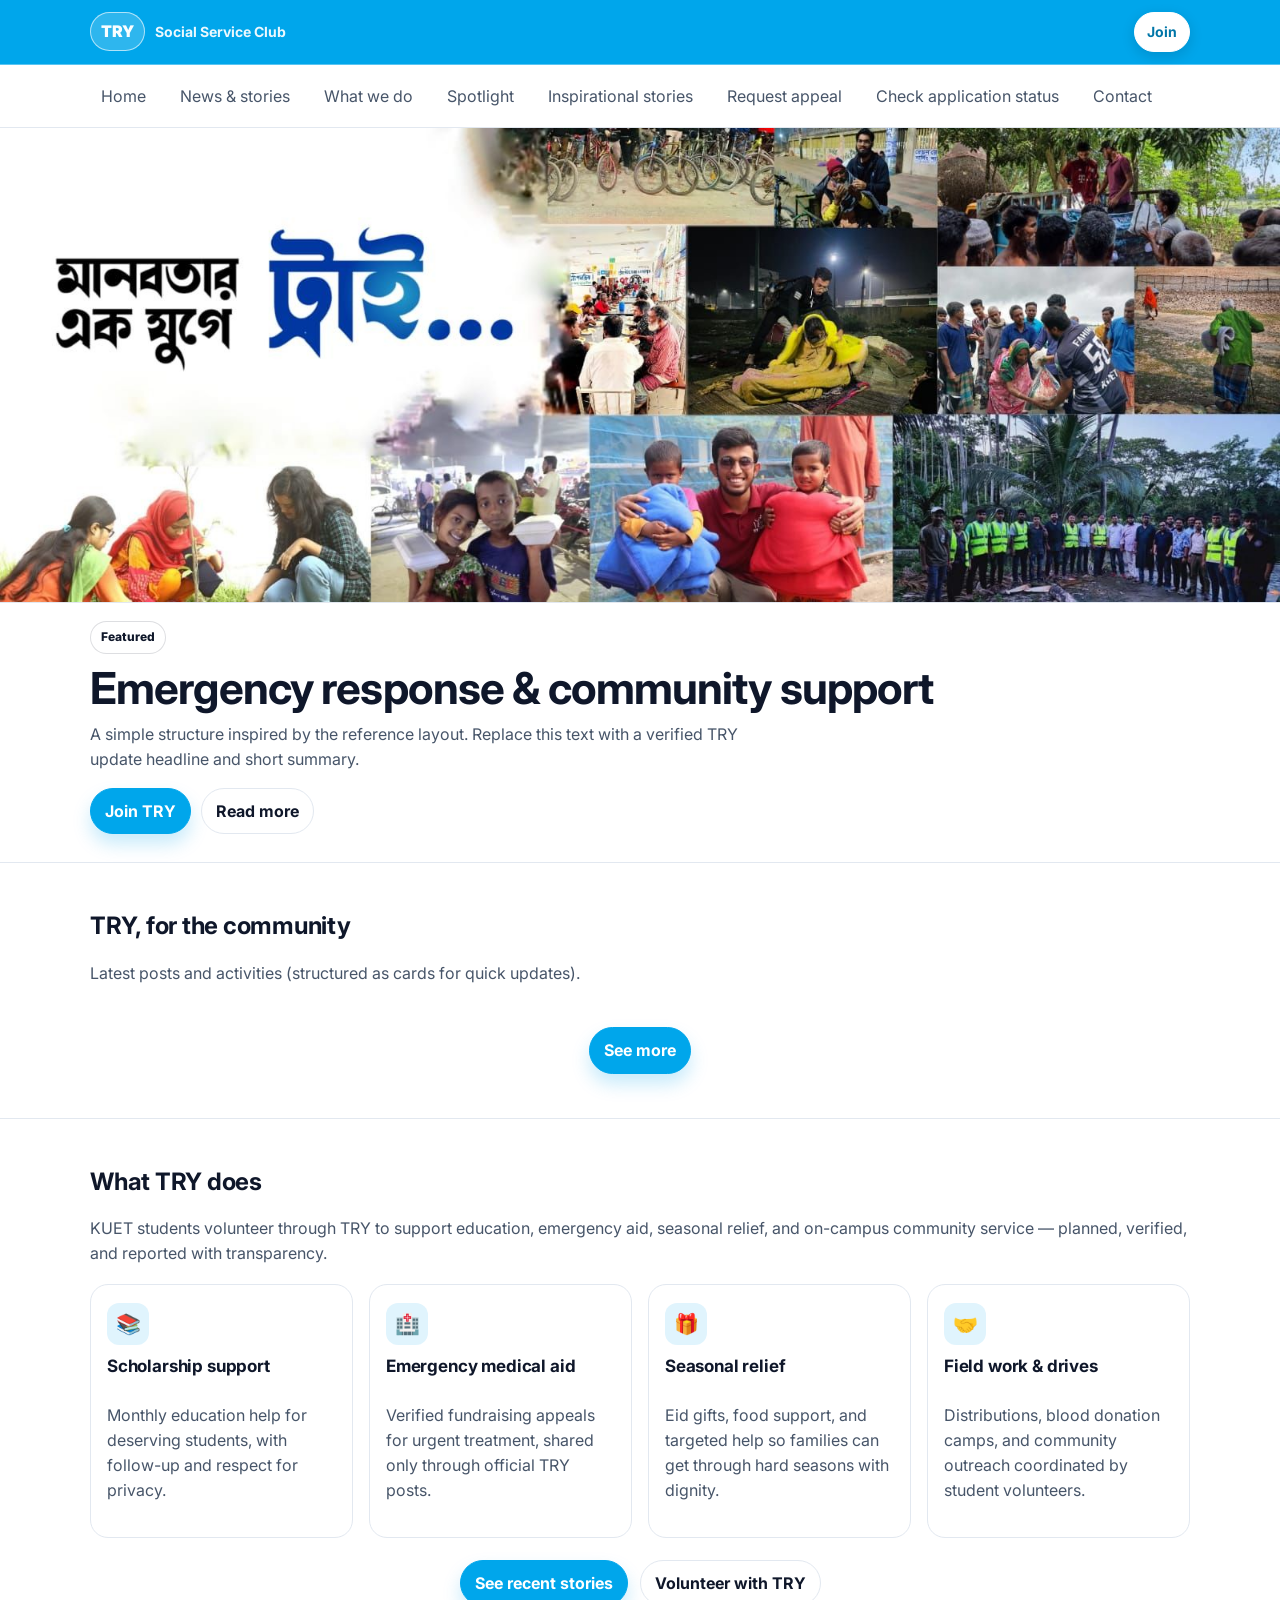
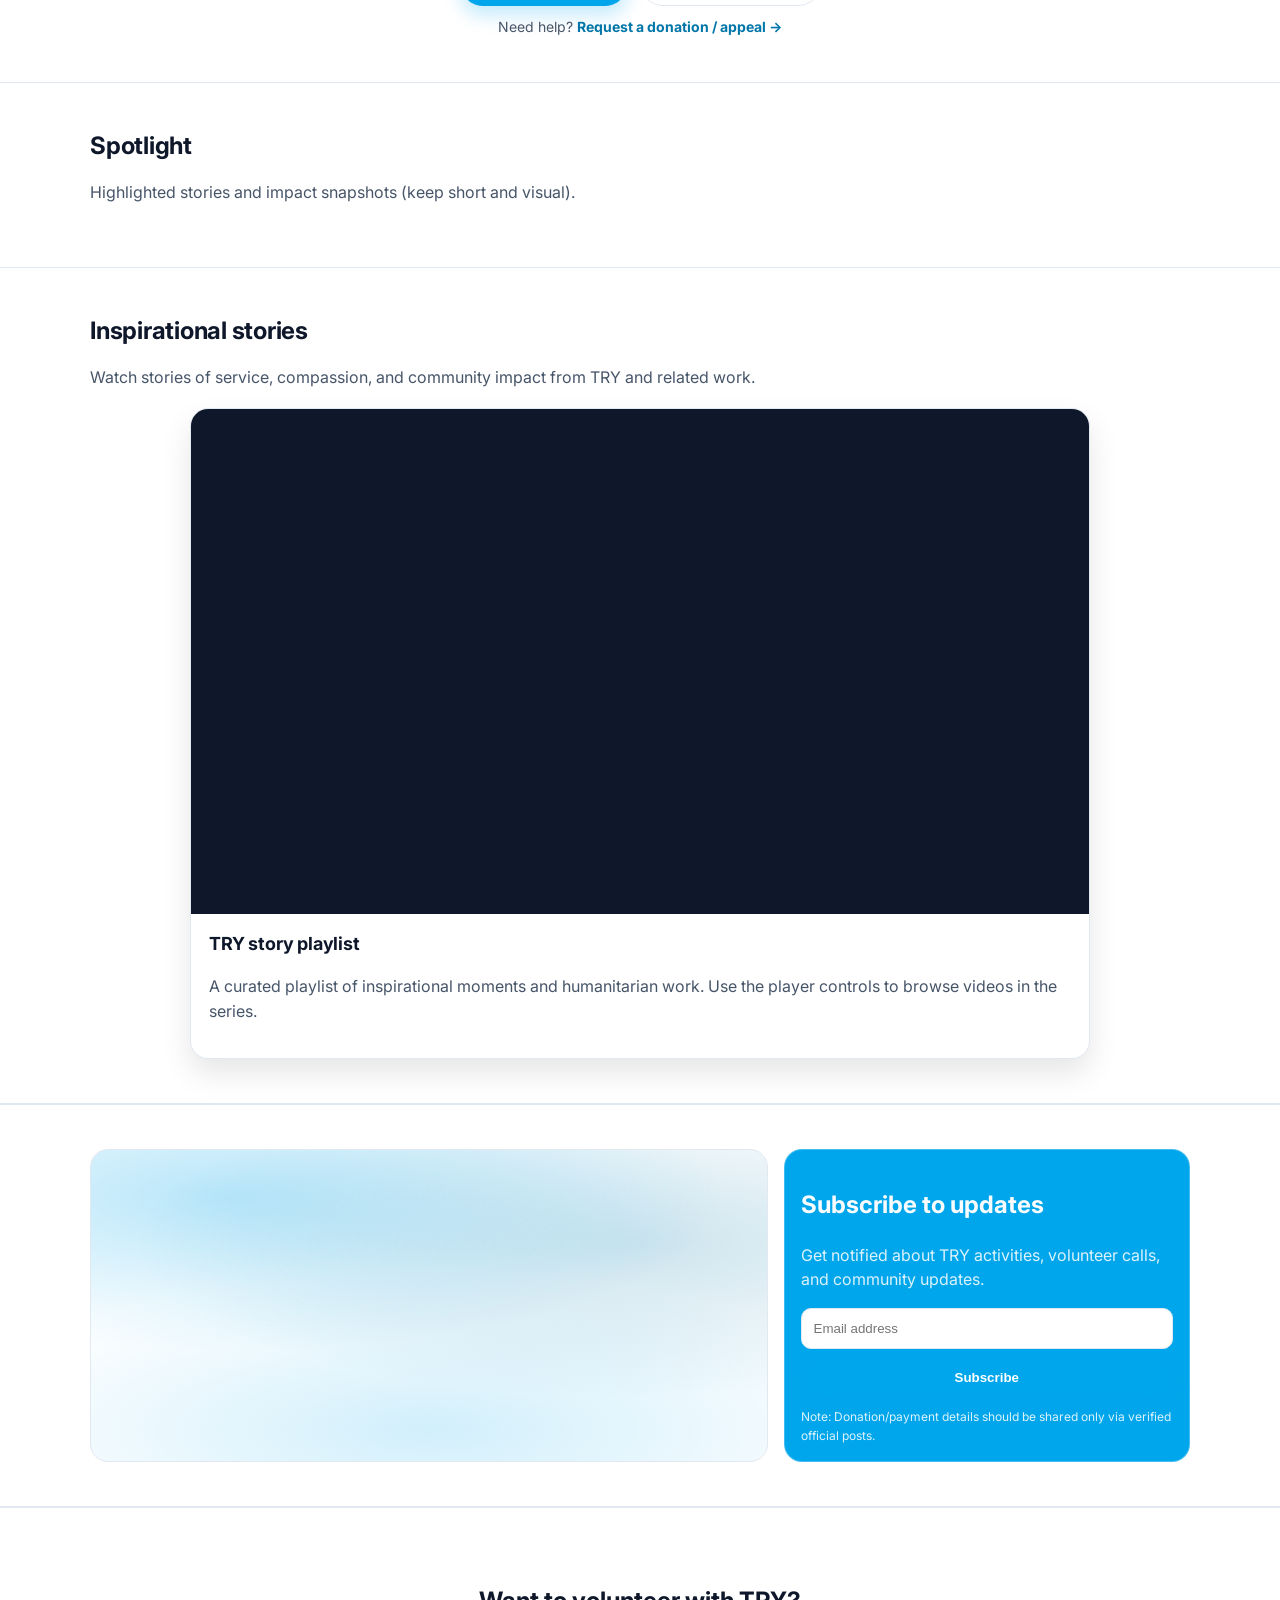
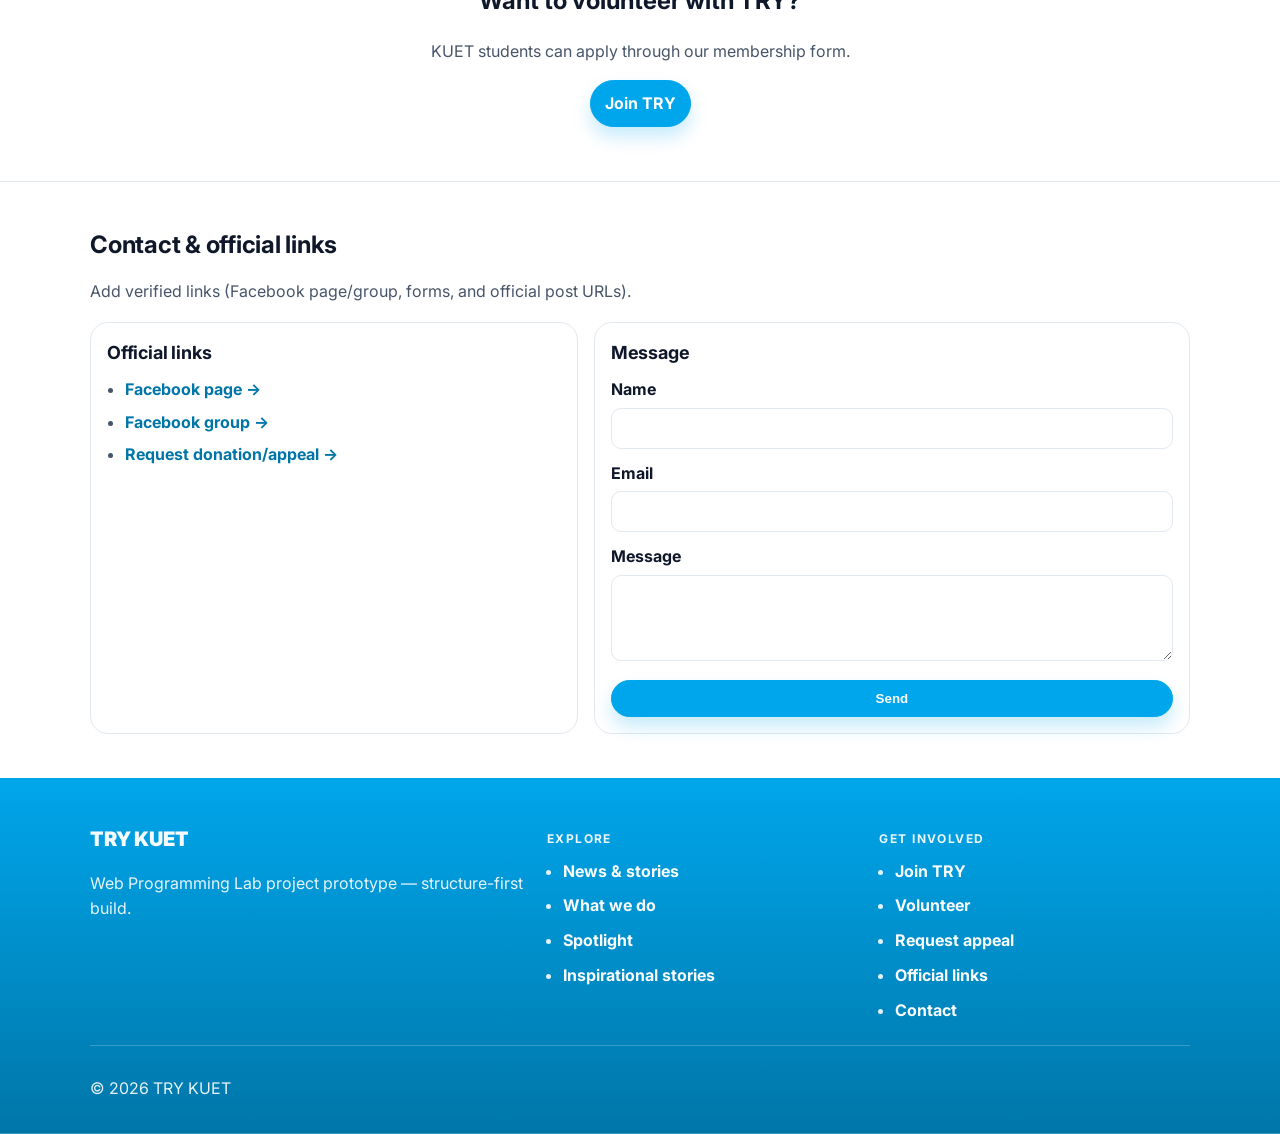
==== commit 915f9d67: "Polish public site: posts, nav, and latest TRY content. Add magazine-style post pages with image gal" ====
--- a/index.html
+++ b/index.html
@@ -27,21 +27,19 @@
         </a>
 
         <div class="topbar-actions">
-          <a class="toplink" href="#updates">Updates</a>
-          <a class="toplink" href="#work">Work</a>
-          <a class="toplink" href="#spotlight">Spotlight</a>
-          <a class="btn small primary" href="./join.html">Join</a>
-          <a class="btn small btn-contact" href="#contact">Contact</a>
-          <button
-            id="navToggle"
-            class="btn small nav-toggle"
-            type="button"
-            aria-controls="primaryNav"
-            aria-expanded="false"
-            aria-label="Open menu"
-          >
-            <span aria-hidden="true">☰</span>
-          </button>
+          <div class="topbar-ctas">
+            <a class="btn small topbar-join" href="./join.html">Join</a>
+            <button
+              id="navToggle"
+              class="btn small nav-toggle"
+              type="button"
+              aria-controls="primaryNav"
+              aria-expanded="false"
+              aria-label="Open menu"
+            >
+              <span class="nav-toggle-icon" aria-hidden="true"></span>
+            </button>
+          </div>
         </div>
       </div>
     </header>
@@ -49,15 +47,21 @@
     <div id="navBackdrop" class="nav-backdrop" hidden></div>
 
     <nav id="primaryNav" class="primary-nav" aria-label="Primary navigation">
-      <div class="container nav-inner">
-        <a href="#main">Home</a>
-        <a href="#updates">News & stories</a>
-        <a href="#work">What we do</a>
-        <a href="#spotlight">Spotlight</a>
-        <a href="#inspiration">Inspirational stories</a>
-        <a href="./join.html">Join TRY</a>
-        <a href="./appeal-request.html">Request appeal</a>
-        <a href="#contact">Contact</a>
+      <div class="nav-panel">
+        <div class="mobile-nav-head">
+          <p class="mobile-nav-title">Menu</p>
+          <button class="mobile-nav-close" type="button" aria-label="Close menu">×</button>
+        </div>
+        <div class="container nav-inner">
+          <a href="#main">Home</a>
+          <a href="#updates">News &amp; stories</a>
+          <a href="#work">What we do</a>
+          <a href="#spotlight">Spotlight</a>
+          <a href="#inspiration">Inspirational stories</a>
+          <a href="./appeal-request.html">Request appeal</a>
+          <a href="./application-status.html">Check application status</a>
+          <a href="#contact">Contact</a>
+        </div>
       </div>
     </nav>
 
@@ -96,6 +100,18 @@
           </div>
 
           <div id="postsGrid" class="card-grid" aria-live="polite"></div>
+
+          <div class="updates-more">
+            <a
+              id="updatesSeeMore"
+              class="btn primary"
+              href="https://www.facebook.com/try.kuet"
+              target="_blank"
+              rel="noopener noreferrer"
+            >
+              See more
+            </a>
+          </div>
         </div>
       </section>
 
--- a/style.css
+++ b/style.css
@@ -140,6 +140,12 @@
   letter-spacing: -0.01em;
 }
 
+.updates-more {
+  margin-top: 24px;
+  display: flex;
+  justify-content: center;
+}
+
 h1,
 h2,
 h3 {
@@ -203,24 +209,102 @@
   display: flex;
   align-items: center;
   gap: 10px;
-  flex-wrap: wrap;
+  margin-left: auto;
+  flex-wrap: nowrap;
+}
+
+.topbar-ctas {
+  display: flex;
+  align-items: center;
+  gap: 8px;
+}
+
+.topbar .topbar-join {
+  border-radius: 999px;
+  border-color: #ffffff;
+  background: #ffffff;
+  color: var(--brand-deep);
+  box-shadow: 0 4px 14px rgba(2, 8, 23, 0.14);
+  font-weight: 700;
+  padding-inline: 18px;
+}
+
+.topbar .topbar-join:hover {
+  background: #f0f9ff;
+  border-color: #ffffff;
+  color: var(--brand-deep);
+  box-shadow: 0 6px 16px rgba(2, 8, 23, 0.18);
+  text-decoration: none;
 }
 
 .nav-toggle {
   display: none;
-}
-
-.toplink {
-  color: rgba(255, 255, 255, 0.92);
-  padding: 8px 10px;
+  padding: 10px;
+  min-width: 44px;
+  min-height: 44px;
+  color: rgba(255, 255, 255, 0.98);
+  border-color: rgba(255, 255, 255, 0.45);
+  background: rgba(255, 255, 255, 0.12);
+}
+
+.nav-toggle:hover {
+  background: rgba(255, 255, 255, 0.22);
+}
+
+.nav-toggle-icon {
+  display: block;
+  width: 18px;
+  height: 2px;
+  background: currentColor;
   border-radius: 999px;
-  border: 1px solid transparent;
-}
-
-.toplink:hover {
-  text-decoration: none;
-  border-color: rgba(255, 255, 255, 0.32);
-  background: rgba(255, 255, 255, 0.14);
+  position: relative;
+  transition: background 0.2s var(--ease-out);
+}
+
+.nav-toggle-icon::before,
+.nav-toggle-icon::after {
+  content: "";
+  position: absolute;
+  left: 0;
+  width: 18px;
+  height: 2px;
+  background: currentColor;
+  border-radius: 999px;
+  transition: transform 0.2s var(--ease-out), top 0.2s var(--ease-out);
+}
+
+.nav-toggle-icon::before {
+  top: -6px;
+}
+
+.nav-toggle-icon::after {
+  top: 6px;
+}
+
+.nav-toggle[aria-expanded="true"] .nav-toggle-icon {
+  background: transparent;
+}
+
+.nav-toggle[aria-expanded="true"] .nav-toggle-icon::before {
+  top: 0;
+  transform: rotate(45deg);
+}
+
+.nav-toggle[aria-expanded="true"] .nav-toggle-icon::after {
+  top: 0;
+  transform: rotate(-45deg);
+}
+
+.mobile-nav-head,
+.mobile-nav-foot,
+.mobile-nav-close {
+  display: none;
+}
+
+@media (min-width: 821px) {
+  .nav-panel {
+    display: contents;
+  }
 }
 
 .btn.small {
@@ -309,7 +393,8 @@
 .card-grid {
   display: grid;
   grid-template-columns: repeat(3, minmax(0, 1fr));
-  gap: 16px;
+  gap: 20px;
+  align-items: stretch;
 }
 
 .story-card {
@@ -317,66 +402,69 @@
   border-radius: var(--radius-lg);
   overflow: hidden;
   background: #ffffff;
-  display: grid;
-  grid-template-rows: 160px 1fr;
-  min-height: 320px;
-  box-shadow: 0 0 0 rgba(0, 0, 0, 0);
+  box-shadow: 0 1px 2px rgba(15, 23, 42, 0.04);
   transform: translateY(0);
   transition:
     transform 180ms var(--ease-out),
     box-shadow 180ms var(--ease-out),
-    background 180ms var(--ease-out),
     border-color 180ms var(--ease-out);
 }
 
 .story-card:hover,
 .story-card:focus-within {
   transform: translateY(-4px);
-  background: #ffffff;
   box-shadow: var(--shadow);
-  border-color: rgba(2, 8, 23, 0.12);
+  border-color: rgba(0, 166, 235, 0.28);
 }
 
 .story-card-hit,
 .mini-card-hit {
-  display: grid;
+  display: flex;
+  flex-direction: column;
   height: 100%;
   color: inherit;
   text-decoration: none !important;
 }
 
-.story-card-hit {
-  grid-template-rows: 160px 1fr;
-}
-
 .story-card-hit:focus-visible {
   outline: 3px solid rgba(0, 166, 235, 0.45);
   outline-offset: 2px;
 }
 
-.story-read-more {
-  margin-top: 4px;
-}
-
 .story-media {
+  position: relative;
+  aspect-ratio: 4 / 3;
+  width: 100%;
+  flex-shrink: 0;
   background:
-    linear-gradient(135deg, rgba(0, 166, 235, 0.18), rgba(0, 118, 168, 0.10)),
+    linear-gradient(135deg, rgba(0, 166, 235, 0.14), rgba(0, 118, 168, 0.08)),
     var(--subtle);
   border-bottom: 1px solid var(--border);
-  min-height: 180px;
+  overflow: hidden;
+}
+
+.story-media-fallback {
+  display: grid;
+  place-items: center;
+}
+
+.story-media-placeholder {
+  font-size: 28px;
+  font-weight: 900;
+  letter-spacing: 0.08em;
+  color: rgba(0, 118, 168, 0.45);
 }
 
 .story-media.has-image,
 .mini-media.has-image {
-  background: var(--subtle);
-  overflow: hidden;
+  background: #f8fafc;
 }
 
 .story-media.has-image img {
   width: 100%;
   height: 100%;
-  min-height: 180px;
   object-fit: cover;
+  object-position: center top;
   display: block;
 }
 
@@ -388,10 +476,26 @@
 }
 
 .story-body {
-  padding: 14px 14px 16px;
-  display: grid;
-  gap: 8px;
-  align-content: start;
+  padding: 16px 16px 18px;
+  display: flex;
+  flex-direction: column;
+  gap: 10px;
+  flex: 1;
+}
+
+.story-body-top {
+  display: flex;
+  align-items: center;
+  justify-content: space-between;
+  gap: 10px;
+  flex-wrap: wrap;
+}
+
+.story-meta {
+  margin: 0;
+  font-size: 12px;
+  font-weight: 600;
+  color: var(--muted);
 }
 
 .tag {
@@ -403,8 +507,50 @@
   letter-spacing: 0.06em;
 }
 
+.tag-pill {
+  display: inline-flex;
+  align-items: center;
+  width: fit-content;
+  padding: 5px 10px;
+  border-radius: 999px;
+  background: rgba(0, 166, 235, 0.1);
+  color: var(--brand-deep);
+  border: 1px solid rgba(0, 166, 235, 0.18);
+  text-transform: uppercase;
+  letter-spacing: 0.05em;
+  font-size: 11px;
+}
+
 .story-title {
   margin: 0;
+  font-size: 18px;
+  line-height: 1.35;
+  letter-spacing: -0.01em;
+  display: -webkit-box;
+  -webkit-line-clamp: 2;
+  line-clamp: 2;
+  -webkit-box-orient: vertical;
+  overflow: hidden;
+}
+
+.story-excerpt {
+  margin: 0;
+  font-size: 14px;
+  line-height: 1.55;
+  display: -webkit-box;
+  -webkit-line-clamp: 3;
+  line-clamp: 3;
+  -webkit-box-orient: vertical;
+  overflow: hidden;
+  flex: 1;
+}
+
+.story-read-more {
+  margin-top: auto;
+  padding-top: 4px;
+  font-size: 14px;
+  font-weight: 700;
+  color: var(--brand-deep);
 }
 
 .textlink {
@@ -835,55 +981,294 @@
   margin: 0 0 12px;
 }
 
+.article-page {
+  padding: 20px 0 48px;
+}
+
+.article-back {
+  display: inline-flex;
+  margin-bottom: 18px;
+  font-weight: 700;
+}
+
+.article-shell {
+  margin: 0;
+}
+
+.article-hero {
+  display: grid;
+  grid-template-columns: minmax(0, 1.05fr) minmax(280px, 0.95fr);
+  gap: clamp(20px, 3vw, 32px);
+  align-items: start;
+}
+
+.article-hero--content-only {
+  grid-template-columns: 1fr;
+  max-width: 760px;
+}
+
+.article-hero-content {
+  background: linear-gradient(165deg, #006b9a 0%, #003f5c 100%);
+  color: #ffffff;
+  border-radius: calc(var(--radius-lg) + 2px);
+  padding: clamp(24px, 4vw, 36px);
+  display: flex;
+  flex-direction: column;
+  min-height: 100%;
+  box-shadow: 0 18px 36px rgba(0, 63, 92, 0.22);
+}
+
+.article-hero-header {
+  margin-bottom: 20px;
+}
+
+.article-title {
+  margin: 0 0 10px;
+  font-size: clamp(26px, 4vw, 38px);
+  line-height: 1.18;
+  letter-spacing: -0.02em;
+  color: #ffffff;
+}
+
+.article-hero-content .article-title {
+  margin-top: 0;
+}
+
+.article-hero--content-only .article-hero-content .article-title {
+  margin-top: 10px;
+}
+
 .article-date {
-  margin: 0 0 12px;
-  color: var(--muted);
-  font-size: 14px;
-  font-weight: 600;
-}
-
-.article-section {
-  padding-top: 32px;
-}
-
-.article-layout {
-  max-width: 760px;
-}
-
-.article-hero {
-  margin: 0 0 24px;
-  border-radius: var(--radius-lg);
-  overflow: hidden;
-  border: 1px solid var(--border);
-  background: var(--subtle);
-}
-
-.article-hero img {
+  margin: 0 0 18px;
+  color: rgba(255, 255, 255, 0.72);
+  font-size: 13px;
+  font-weight: 500;
+}
+
+.article-summary-box {
+  margin: 0;
+  padding: 16px 18px;
+  border: 1px solid rgba(255, 255, 255, 0.34);
+  border-radius: var(--radius);
+  background: rgba(255, 255, 255, 0.07);
+}
+
+.article-summary-box p {
+  margin: 0;
+  font-size: 15px;
+  line-height: 1.65;
+  color: rgba(255, 255, 255, 0.94);
+}
+
+.tag-pill--on-dark {
+  background: rgba(255, 255, 255, 0.14);
+  color: #ffffff;
+  border-color: rgba(255, 255, 255, 0.28);
+}
+
+.tag-pill--media {
+  background: var(--brand);
+  color: #ffffff;
+  border: none;
+  margin-bottom: 4px;
+}
+
+.article-hero-media {
+  display: flex;
+  flex-direction: column;
+  gap: 18px;
+  align-items: stretch;
+  position: sticky;
+  top: var(--scroll-offset);
+}
+
+.article-media-item {
+  margin: 0;
+}
+
+.article-media-item img {
   width: 100%;
   height: auto;
   display: block;
-  max-height: 420px;
+  border-radius: calc(var(--radius-lg) + 2px);
+  background: #ffffff;
+  box-shadow: 0 22px 44px rgba(15, 23, 42, 0.16);
   object-fit: cover;
+}
+
+.article-media-caption {
+  margin: 10px 4px 0;
+  font-size: 13px;
+  font-weight: 600;
+  color: var(--muted);
+  text-align: center;
+  line-height: 1.45;
 }
 
 .article-content {
   font-size: 17px;
-  line-height: 1.75;
-  color: var(--text);
+  line-height: 1.8;
+  color: rgba(255, 255, 255, 0.9);
 }
 
 .article-content p {
-  margin: 0 0 18px;
+  margin: 0 0 1.15em;
 }
 
 .article-content p:last-child {
   margin-bottom: 0;
 }
 
+.article-hero-content .article-subheading {
+  color: #bae6fd;
+}
+
+.article-subheading {
+  margin: 1.6em 0 0.65em;
+  font-size: 20px;
+  line-height: 1.35;
+  color: var(--brand-deep);
+}
+
+.article-subheading:first-child {
+  margin-top: 0;
+}
+
+.article-hero-content .article-quote {
+  border-left-color: #7dd3fc;
+  background: rgba(255, 255, 255, 0.08);
+  color: #ffffff;
+}
+
+.article-quote {
+  margin: 1.4em 0;
+  padding: 16px 18px;
+  border-left: 4px solid var(--brand);
+  border-radius: 0 12px 12px 0;
+  background: rgba(0, 166, 235, 0.06);
+  color: var(--text);
+}
+
+.article-quote p {
+  margin: 0;
+  font-style: italic;
+}
+
+.article-hero-content .article-info-box {
+  border-color: rgba(255, 255, 255, 0.24);
+  background: rgba(255, 255, 255, 0.07);
+}
+
+.article-hero-content .article-info-title {
+  color: #bae6fd;
+}
+
+.article-hero-content .article-dl dt {
+  color: rgba(255, 255, 255, 0.65);
+}
+
+.article-hero-content .article-dl dd {
+  color: #ffffff;
+}
+
+.article-hero-content .article-callout {
+  background: rgba(255, 255, 255, 0.08);
+  border-color: rgba(255, 255, 255, 0.2);
+  color: #ffffff;
+}
+
+.article-info-box {
+  margin: 1.4em 0;
+  padding: 16px 18px;
+  border: 1px solid rgba(0, 166, 235, 0.22);
+  border-radius: var(--radius-lg);
+  background: linear-gradient(180deg, rgba(0, 166, 235, 0.06), rgba(0, 166, 235, 0.02));
+}
+
+.article-callout {
+  margin: 1.2em 0;
+  padding: 14px 16px;
+  border-radius: 12px;
+  background: var(--subtle);
+  border: 1px solid var(--border);
+}
+
+.article-callout p {
+  margin: 0;
+  font-weight: 600;
+}
+
+.article-info-title {
+  margin: 0 0 12px;
+  font-size: 16px;
+  color: var(--brand-deep);
+}
+
+.article-dl {
+  margin: 0;
+  display: grid;
+  gap: 10px;
+}
+
+.article-dl-row {
+  display: grid;
+  grid-template-columns: minmax(120px, 34%) 1fr;
+  gap: 10px 14px;
+  align-items: start;
+}
+
+.article-dl-row-full {
+  grid-template-columns: 1fr;
+}
+
+.article-dl dt {
+  margin: 0;
+  font-size: 13px;
+  font-weight: 700;
+  color: var(--muted);
+  text-transform: uppercase;
+  letter-spacing: 0.04em;
+}
+
+.article-dl dd {
+  margin: 0;
+  font-size: 15px;
+  font-weight: 600;
+  color: var(--text);
+  word-break: break-word;
+}
+
 .article-actions {
-  margin-top: 28px;
+  margin: 28px 0 0;
   padding-top: 20px;
-  border-top: 1px solid var(--border);
+  border-top: 1px solid rgba(255, 255, 255, 0.2);
+}
+
+.article-cta {
+  background: #ffffff;
+  color: var(--brand-deep);
+  border-color: #ffffff;
+}
+
+.article-cta:hover {
+  background: #f0f9ff;
+  color: var(--brand-deep);
+  text-decoration: none;
+}
+
+.article-related {
+  margin-top: clamp(32px, 5vw, 48px);
+}
+
+.article-related-title {
+  margin: 0 0 18px;
+  font-size: clamp(22px, 3vw, 28px);
+  line-height: 1.25;
+  letter-spacing: -0.02em;
+}
+
+.article-related-grid {
+  margin-top: 0;
 }
 
 .status-check-card {
@@ -1146,17 +1531,20 @@
 
 @media (max-width: 820px) {
   .topbar-inner {
-    flex-direction: column;
-    align-items: stretch;
-    gap: 10px;
-    padding: 12px 0 10px;
+    flex-direction: row;
+    align-items: center;
+    gap: 12px;
+    padding: 10px 0;
+  }
+
+  .logo-text {
+    font-size: 13px;
   }
 
   .topbar-actions {
-    justify-content: space-between;
-  }
-
-  /* Mobile menu: hidden by default, opened by Menu button */
+    gap: 8px;
+  }
+
   .nav-toggle {
     display: inline-flex;
   }
@@ -1164,37 +1552,123 @@
   .nav-backdrop {
     position: fixed;
     inset: 0;
+    top: var(--header-height);
     background: rgba(2, 8, 23, 0.45);
     backdrop-filter: blur(2px);
-    z-index: 40;
+    z-index: 47;
   }
 
   .primary-nav {
-    display: none;
-    position: relative;
-    top: auto;
-    z-index: 45;
+    display: block;
+    position: fixed;
+    inset: 0;
+    top: var(--header-height);
+    z-index: 48;
+    background: transparent;
+    border: none;
+    pointer-events: none;
+    visibility: hidden;
+    opacity: 0;
+    transition: opacity 0.2s var(--ease-out), visibility 0.2s var(--ease-out);
   }
 
   .primary-nav.is-open {
-    display: block;
+    pointer-events: auto;
+    visibility: visible;
+    opacity: 1;
+  }
+
+  .nav-panel {
+    background: #ffffff;
+    border-bottom: 1px solid var(--border);
+    box-shadow: var(--shadow);
+    max-height: calc(100dvh - var(--header-height));
+    overflow-y: auto;
+    -webkit-overflow-scrolling: touch;
+  }
+
+  .mobile-nav-head {
+    display: flex;
+    align-items: center;
+    justify-content: space-between;
+    gap: 12px;
+    padding: 14px 16px;
+    border-bottom: 1px solid var(--border);
+    background: var(--subtle);
+  }
+
+  .mobile-nav-title {
+    margin: 0;
+    font-size: 15px;
+    font-weight: 700;
+    letter-spacing: 0.02em;
+  }
+
+  .mobile-nav-close {
+    display: inline-flex;
+    align-items: center;
+    justify-content: center;
+    width: 36px;
+    height: 36px;
+    padding: 0;
+    border: 1px solid var(--border);
+    border-radius: 10px;
+    background: #fff;
+    color: var(--text);
+    font-size: 22px;
+    line-height: 1;
+    cursor: pointer;
+  }
+
+  .mobile-nav-close:hover {
+    background: var(--subtle);
   }
 
   .primary-nav .nav-inner {
-    padding: 10px 0 14px;
+    display: flex;
+    flex-direction: column;
+    gap: 0;
+    padding: 0;
+    flex-wrap: nowrap;
+  }
+
+  .primary-nav .nav-inner a {
+    display: flex;
+    align-items: center;
+    min-height: 48px;
+    padding: 12px 16px;
+    border-radius: 0;
+    border: none;
+    border-bottom: 1px solid var(--border);
+    background: #ffffff;
+    color: var(--text);
+    font-weight: 600;
+    font-size: 15px;
+  }
+
+  .primary-nav .nav-inner a:hover,
+  .primary-nav .nav-inner a:focus-visible {
+    text-decoration: none;
+    background: var(--subtle);
+  }
+
+  .primary-nav .nav-inner a[aria-current="page"] {
+    color: var(--brand-deep);
+    background: rgba(0, 166, 235, 0.08);
+    box-shadow: inset 3px 0 0 var(--brand);
+  }
+
+  .mobile-nav-foot {
     display: grid;
-    gap: 8px;
-  }
-
-  .primary-nav .nav-inner a {
-    padding: 12px 12px;
-    border-radius: 12px;
-    background: #ffffff;
-    border: 1px solid var(--border);
-  }
-
-  .primary-nav .nav-inner a:hover {
+    gap: 10px;
+    padding: 16px;
+    border-top: 1px solid var(--border);
     background: var(--subtle);
+  }
+
+  .mobile-nav-foot .btn {
+    width: 100%;
+    justify-content: center;
   }
 
   .subscribe-grid {
@@ -1228,28 +1702,6 @@
     font-size: 28px;
   }
 
-  .topbar-actions .toplink {
-    display: none;
-  }
-
-  .topbar-actions {
-    display: grid;
-    grid-template-columns: 1fr auto;
-    gap: 10px;
-    align-items: center;
-  }
-
-  .topbar-actions .btn-contact {
-    width: 100%;
-    justify-content: center;
-  }
-
-  .nav-toggle {
-    width: auto;
-    justify-content: center;
-    white-space: nowrap;
-  }
-
   .hero-content {
     padding: 14px 0 18px;
   }
@@ -1262,13 +1714,22 @@
     background: #ffffff;
   }
 
-  .story-card {
-    min-height: auto;
-    grid-template-rows: 150px 1fr;
-  }
-
   .story-body {
     padding: 14px;
+  }
+
+  .article-dl-row {
+    grid-template-columns: 1fr;
+    gap: 4px;
+  }
+
+  .article-hero {
+    grid-template-columns: 1fr;
+  }
+
+  .article-hero-media {
+    position: static;
+    order: -1;
   }
 
   .spotlight-grid,
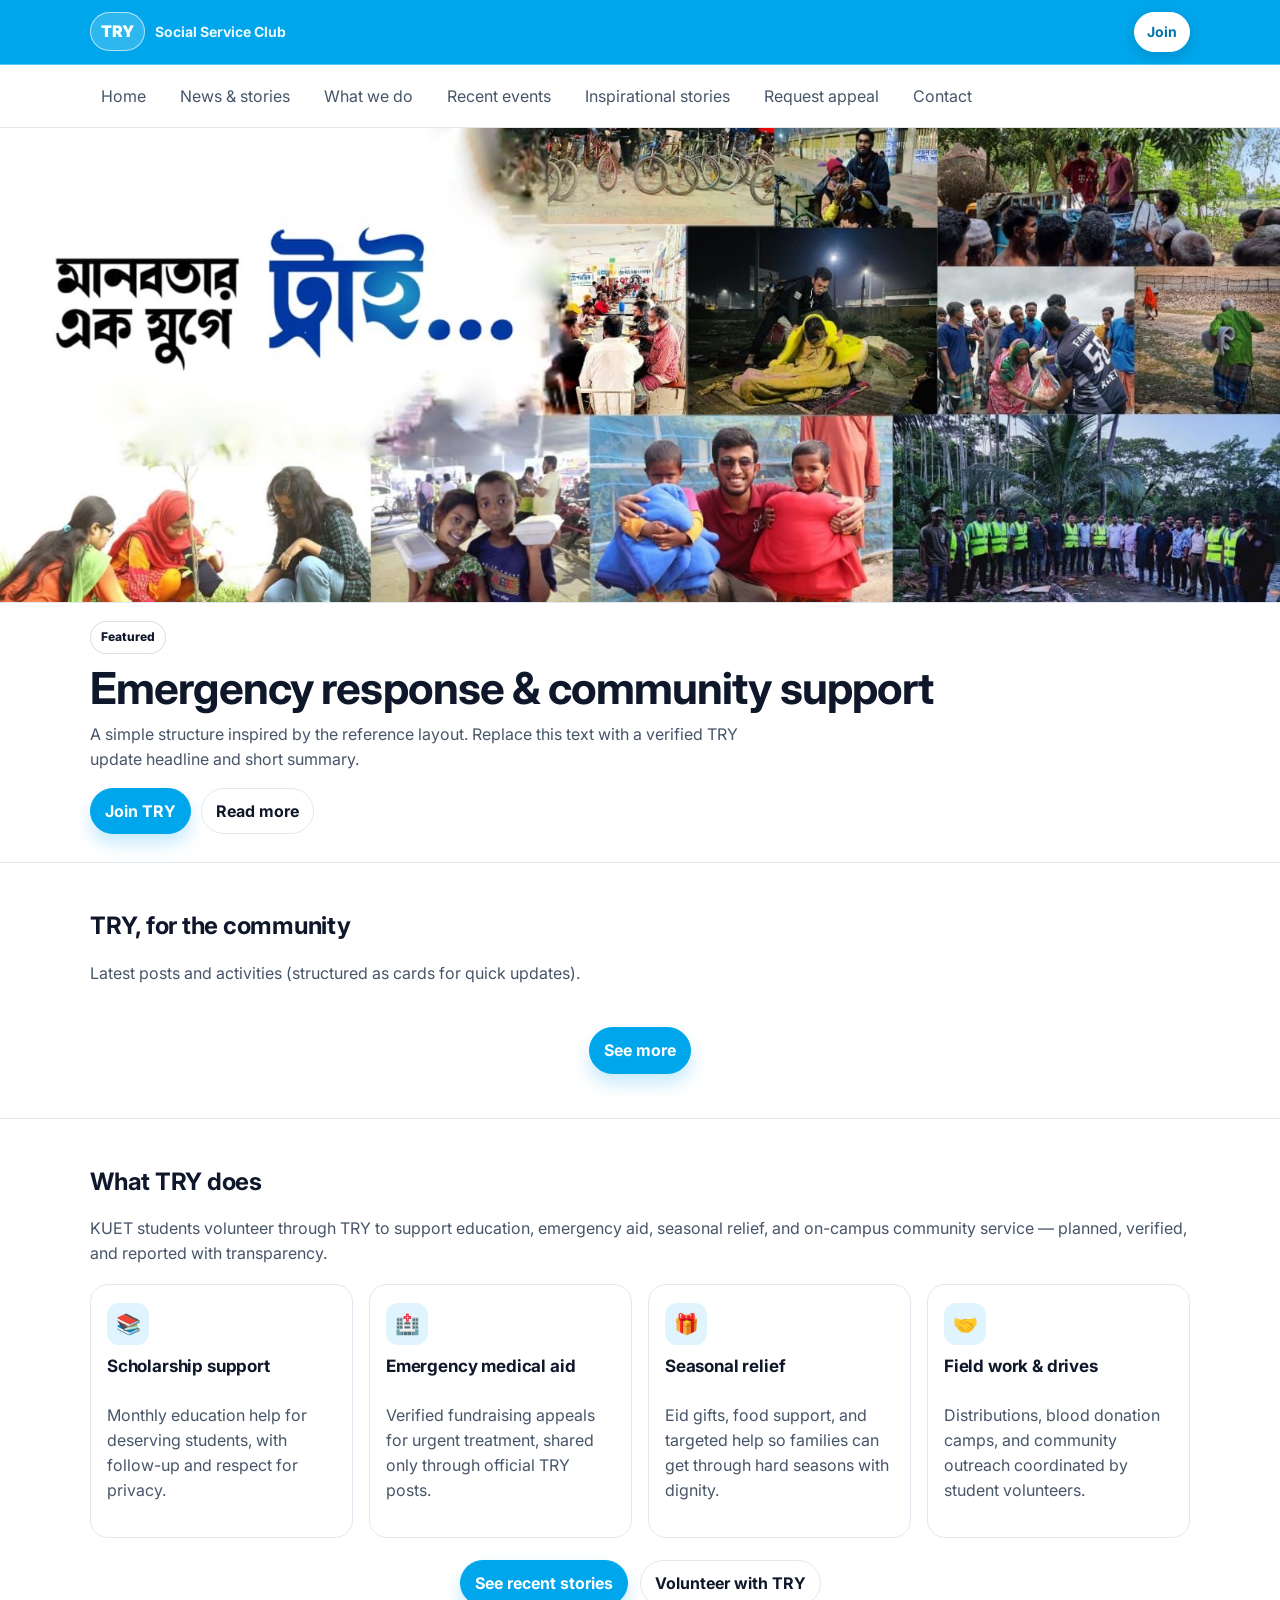
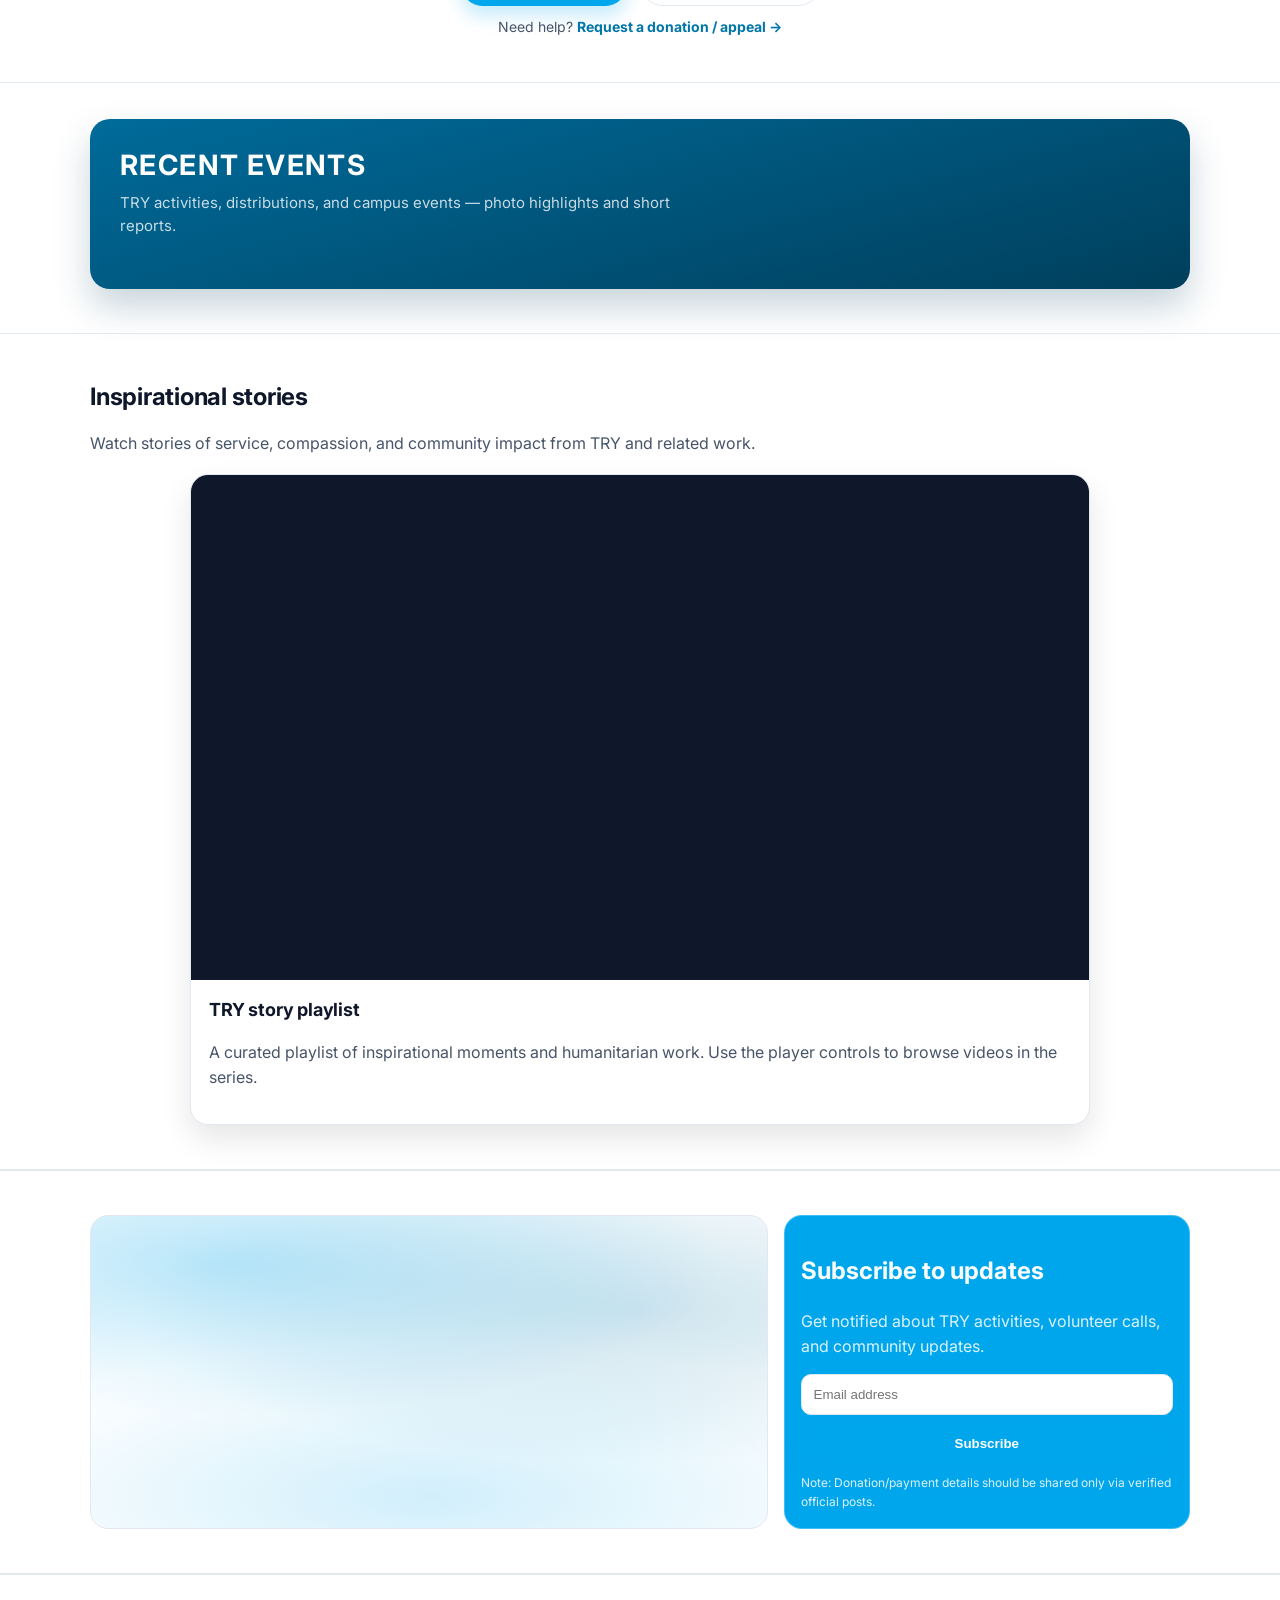
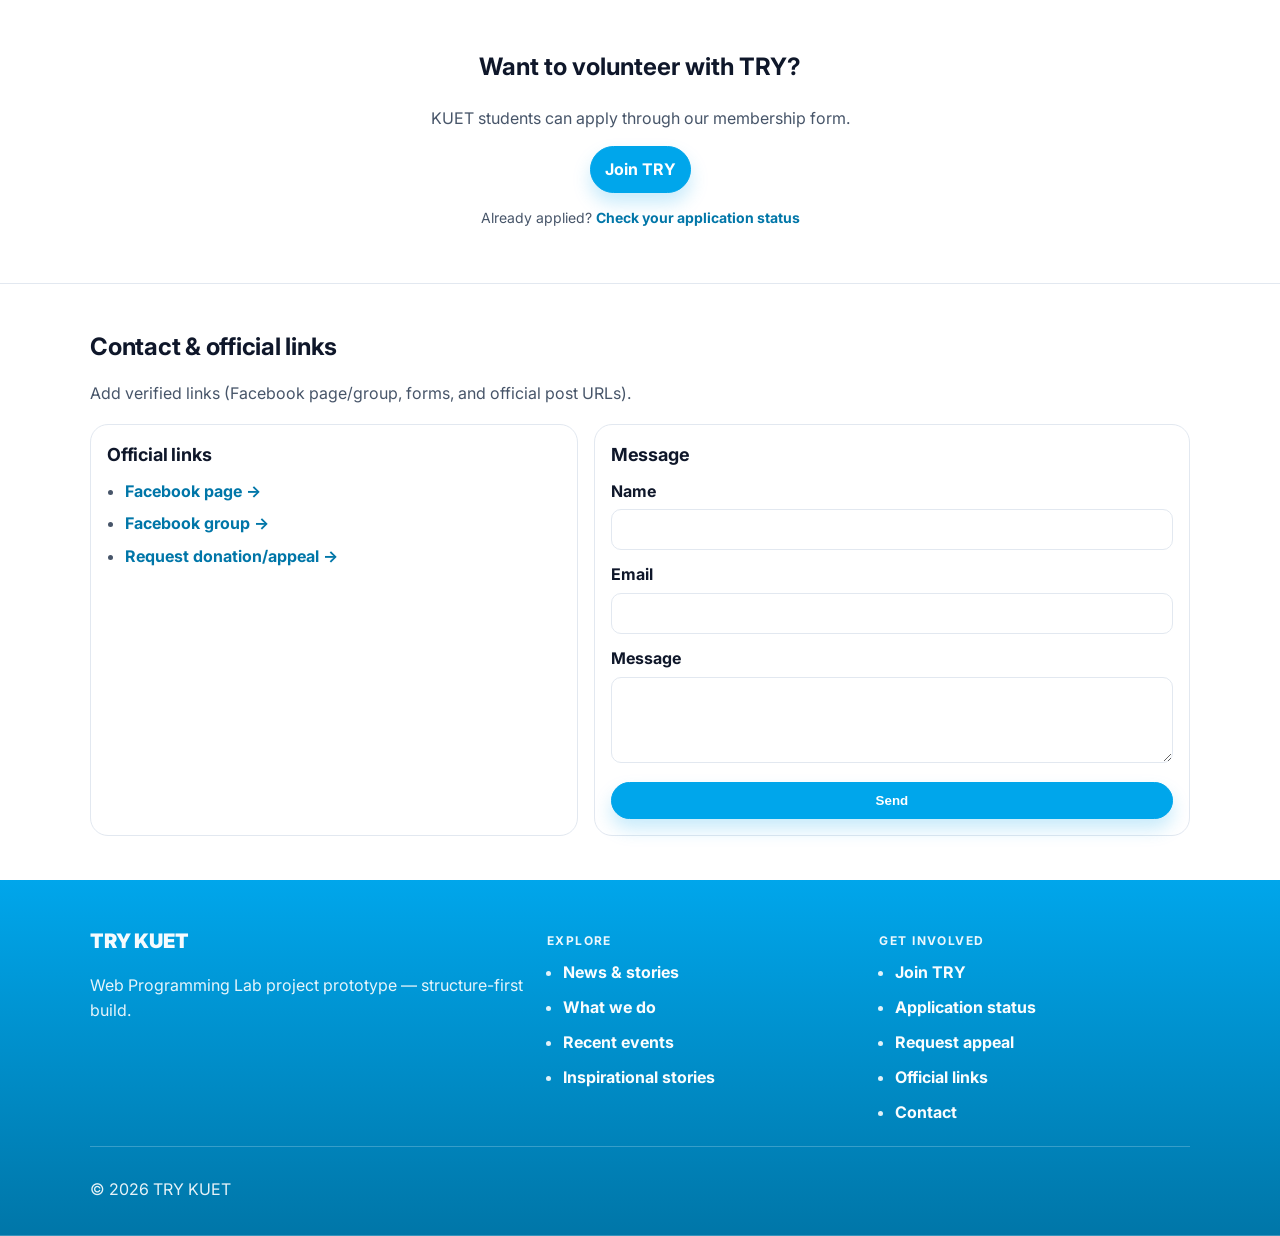
==== commit 92b05dc8: "Add Recent events section with multi-image pages and admin polish. Replace Spotlight with a branded " ====
--- a/index.html
+++ b/index.html
@@ -56,10 +56,9 @@
           <a href="#main">Home</a>
           <a href="#updates">News &amp; stories</a>
           <a href="#work">What we do</a>
-          <a href="#spotlight">Spotlight</a>
+          <a href="#recent-events">Recent events</a>
           <a href="#inspiration">Inspirational stories</a>
           <a href="./appeal-request.html">Request appeal</a>
-          <a href="./application-status.html">Check application status</a>
           <a href="#contact">Contact</a>
         </div>
       </div>
@@ -171,16 +170,17 @@
         </div>
       </section>
 
-      <section id="spotlight" class="section reveal" aria-label="Spotlight">
-        <div class="container">
-          <div class="section-title">
-            <h2 id="spotlightTitle">Spotlight</h2>
-            <p id="spotlightSubtitle" class="muted">
-              Highlighted stories and impact snapshots (keep short and visual).
-            </p>
-          </div>
-
-          <div id="spotlightGrid" class="spotlight-grid" aria-live="polite"></div>
+      <section id="recent-events" class="section events-section reveal" aria-label="Recent events">
+        <div class="container">
+          <div class="events-panel">
+            <div class="events-panel-head">
+              <h2 id="spotlightTitle" class="events-panel-title">Recent events</h2>
+              <p id="spotlightSubtitle" class="events-panel-subtitle">
+                TRY activities, distributions, and campus events — photo highlights and short reports.
+              </p>
+            </div>
+            <div id="spotlightGrid" class="events-grid" aria-live="polite"></div>
+          </div>
         </div>
       </section>
 
@@ -244,6 +244,10 @@
           <h2 id="joinCtaTitle">Want to volunteer with TRY?</h2>
           <p id="joinCtaText" class="muted">KUET students can apply through our membership form.</p>
           <a class="btn primary" href="./join.html">Join TRY</a>
+          <p class="join-status-note muted">
+            Already applied?
+            <a class="textlink" href="./application-status.html">Check your application status</a>
+          </p>
         </div>
       </section>
 
@@ -305,7 +309,7 @@
           <ul class="list">
             <li><a href="#updates" class="textlink">News & stories</a></li>
             <li><a href="#work" class="textlink">What we do</a></li>
-            <li><a href="#spotlight" class="textlink">Spotlight</a></li>
+            <li><a href="#recent-events" class="textlink">Recent events</a></li>
             <li><a href="#inspiration" class="textlink">Inspirational stories</a></li>
           </ul>
         </div>
@@ -314,7 +318,7 @@
           <h3 class="footer-title">Get involved</h3>
           <ul class="list">
             <li><a href="./join.html" class="textlink">Join TRY</a></li>
-            <li><a href="./join.html" class="textlink">Volunteer</a></li>
+            <li><a href="./application-status.html" class="textlink">Application status</a></li>
             <li><a href="./appeal-request.html" class="textlink">Request appeal</a></li>
             <li><a href="#contact" class="textlink">Official links</a></li>
             <li><a href="#contact" class="textlink">Contact</a></li>
--- a/style.css
+++ b/style.css
@@ -567,6 +567,11 @@
   padding: 10px 0;
 }
 
+.join-status-note {
+  margin: 14px 0 0;
+  font-size: 14px;
+}
+
 .work-grid {
   display: grid;
   grid-template-columns: repeat(4, minmax(0, 1fr));
@@ -621,6 +626,355 @@
   margin: 0;
   text-align: center;
   font-size: 14px;
+}
+
+.events-section {
+  padding-top: 36px;
+}
+
+.events-panel {
+  background: linear-gradient(165deg, #006b9a 0%, #003f5c 100%);
+  border-radius: calc(var(--radius-lg) + 2px);
+  padding: clamp(22px, 4vw, 30px);
+  box-shadow: 0 18px 36px rgba(0, 63, 92, 0.22);
+}
+
+.events-panel-title {
+  margin: 0 0 8px;
+  color: #ffffff;
+  font-size: clamp(22px, 3vw, 28px);
+  line-height: 1.2;
+  letter-spacing: 0.05em;
+  text-transform: uppercase;
+}
+
+.events-panel-subtitle {
+  margin: 0 0 22px;
+  color: rgba(255, 255, 255, 0.78);
+  font-size: 15px;
+  line-height: 1.55;
+  max-width: 62ch;
+}
+
+.events-grid {
+  display: grid;
+  grid-template-columns: repeat(3, minmax(0, 1fr));
+  gap: 18px;
+}
+
+.event-card {
+  margin: 0;
+}
+
+.event-card-hit {
+  display: grid;
+  gap: 0;
+  text-decoration: none !important;
+  color: inherit;
+  height: 100%;
+}
+
+.event-card-hit:hover .event-card-title {
+  text-decoration: underline;
+  text-underline-offset: 3px;
+}
+
+.event-card-hit:focus-visible {
+  outline: 3px solid rgba(255, 255, 255, 0.55);
+  outline-offset: 4px;
+  border-radius: 12px;
+}
+
+.event-card-media {
+  display: block;
+  aspect-ratio: 4 / 3;
+  border-radius: 10px;
+  overflow: hidden;
+  background: rgba(0, 0, 0, 0.22);
+  border: 1px solid rgba(255, 255, 255, 0.14);
+}
+
+.event-card-media.has-image img {
+  width: 100%;
+  height: 100%;
+  object-fit: cover;
+  display: block;
+}
+
+.event-card-media-fallback {
+  display: grid;
+  place-items: center;
+  min-height: 100%;
+}
+
+.event-card-title {
+  margin: 12px 0 6px;
+  color: #ffffff;
+  font-size: 17px;
+  line-height: 1.35;
+  letter-spacing: -0.01em;
+}
+
+.event-card-date {
+  margin: 0;
+  color: rgba(255, 255, 255, 0.68);
+  font-size: 13px;
+  line-height: 1.4;
+}
+
+.article-shell--event {
+  overflow: hidden;
+  border-radius: calc(var(--radius-lg) + 2px);
+  border: 1px solid var(--border);
+  box-shadow: var(--shadow);
+  background: #ffffff;
+}
+
+.event-breadcrumbs {
+  display: flex;
+  flex-wrap: wrap;
+  align-items: center;
+  gap: 8px;
+  padding: 12px clamp(16px, 3vw, 22px);
+  background: linear-gradient(180deg, #0076a8 0%, #006b9a 100%);
+  color: rgba(255, 255, 255, 0.88);
+  font-size: 13px;
+  line-height: 1.4;
+}
+
+.event-breadcrumbs a {
+  color: #ffffff;
+  font-weight: 600;
+  text-decoration: none;
+}
+
+.event-breadcrumbs a:hover {
+  text-decoration: underline;
+}
+
+.event-breadcrumbs-sep {
+  color: rgba(255, 255, 255, 0.45);
+}
+
+.event-breadcrumbs-current {
+  color: rgba(255, 255, 255, 0.82);
+}
+
+.event-article-header {
+  padding: clamp(22px, 4vw, 32px);
+  background: linear-gradient(165deg, #006b9a 0%, #003f5c 100%);
+  color: #ffffff;
+}
+
+.event-article-eyebrow {
+  margin: 0 0 10px;
+  font-size: 11px;
+  font-weight: 800;
+  letter-spacing: 0.08em;
+  text-transform: uppercase;
+  color: rgba(255, 255, 255, 0.72);
+}
+
+.event-article-title {
+  margin: 0 0 10px;
+  font-size: clamp(28px, 4vw, 40px);
+  line-height: 1.15;
+  letter-spacing: -0.02em;
+  color: #ffffff;
+}
+
+.event-article-date {
+  margin: 0;
+  font-size: 14px;
+  color: rgba(255, 255, 255, 0.72);
+}
+
+.event-article-feature {
+  margin: 0;
+  line-height: 0;
+  background: #0f172a;
+}
+
+.event-article-feature img {
+  width: 100%;
+  height: auto;
+  max-height: min(72vh, 720px);
+  object-fit: cover;
+  display: block;
+}
+
+.event-article-body {
+  padding: clamp(22px, 4vw, 32px);
+}
+
+.event-article-lede {
+  margin: 0 0 20px;
+  padding: 16px 18px;
+  border: 1px solid var(--border);
+  border-radius: var(--radius);
+  background: var(--subtle);
+  color: var(--text);
+  font-size: 16px;
+  line-height: 1.65;
+  font-weight: 600;
+}
+
+.event-article-content {
+  color: var(--text);
+  font-size: 17px;
+  line-height: 1.8;
+}
+
+.event-article-actions {
+  margin-top: 24px;
+  padding-top: 20px;
+  border-top: 1px solid var(--border);
+}
+
+.event-article-wrap {
+  display: grid;
+  grid-template-columns: minmax(0, 1fr) minmax(260px, 320px);
+  gap: clamp(20px, 3vw, 28px);
+  align-items: start;
+}
+
+.event-gallery-section {
+  padding: clamp(18px, 3vw, 24px);
+  background: linear-gradient(180deg, #f8fafc 0%, #ffffff 100%);
+  border-top: 1px solid var(--border);
+  border-bottom: 1px solid var(--border);
+}
+
+.event-gallery-heading {
+  margin: 0 0 16px;
+  font-size: 13px;
+  font-weight: 800;
+  letter-spacing: 0.08em;
+  text-transform: uppercase;
+  color: var(--brand-deep);
+}
+
+.event-gallery-grid {
+  display: grid;
+  grid-template-columns: repeat(3, minmax(0, 1fr));
+  gap: 14px;
+}
+
+.event-gallery-tile {
+  position: relative;
+  margin: 0;
+  min-height: 180px;
+  border-radius: var(--radius);
+  overflow: hidden;
+  border: 1px solid var(--border);
+  background: #0f172a;
+  box-shadow: 0 10px 22px rgba(15, 23, 42, 0.08);
+}
+
+.event-gallery-tile img {
+  width: 100%;
+  height: 100%;
+  min-height: 180px;
+  object-fit: cover;
+  display: block;
+}
+
+.event-gallery-tile-label {
+  position: absolute;
+  inset: 0 auto auto 0;
+  width: 100%;
+  margin: 0;
+  padding: 12px 12px 28px;
+  background: linear-gradient(180deg, rgba(0, 63, 92, 0.92) 0%, rgba(0, 63, 92, 0.45) 72%, transparent 100%);
+  color: #ffffff;
+  font-size: 13px;
+  font-weight: 800;
+  line-height: 1.35;
+  letter-spacing: 0.02em;
+  text-transform: uppercase;
+}
+
+.event-sidebar {
+  position: sticky;
+  top: var(--scroll-offset);
+}
+
+.event-sidebar-panel {
+  background: linear-gradient(165deg, #006b9a 0%, #003f5c 100%);
+  border-radius: calc(var(--radius-lg) + 2px);
+  padding: 18px 16px;
+  box-shadow: 0 16px 30px rgba(0, 63, 92, 0.18);
+}
+
+.event-sidebar-title {
+  margin: 0 0 14px;
+  color: #ffffff;
+  font-size: 14px;
+  font-weight: 800;
+  letter-spacing: 0.06em;
+  text-transform: uppercase;
+}
+
+.event-sidebar-list {
+  list-style: none;
+  margin: 0;
+  padding: 0;
+  display: grid;
+  gap: 12px;
+}
+
+.event-sidebar-item {
+  margin: 0;
+}
+
+.event-sidebar-hit {
+  display: grid;
+  grid-template-columns: 72px minmax(0, 1fr);
+  gap: 12px;
+  align-items: center;
+  text-decoration: none !important;
+  color: inherit;
+}
+
+.event-sidebar-hit:hover .event-sidebar-item-title {
+  text-decoration: underline;
+}
+
+.event-sidebar-thumb {
+  width: 72px;
+  height: 72px;
+  object-fit: cover;
+  border-radius: 10px;
+  border: 1px solid rgba(255, 255, 255, 0.18);
+  display: block;
+  background: rgba(255, 255, 255, 0.08);
+}
+
+.event-sidebar-thumb-fallback {
+  display: grid;
+  place-items: center;
+  font-size: 12px;
+  font-weight: 800;
+  color: rgba(255, 255, 255, 0.8);
+}
+
+.event-sidebar-copy {
+  display: grid;
+  gap: 4px;
+  min-width: 0;
+}
+
+.event-sidebar-item-title {
+  color: #ffffff;
+  font-size: 14px;
+  font-weight: 700;
+  line-height: 1.35;
+}
+
+.event-sidebar-item-date {
+  color: rgba(255, 255, 255, 0.68);
+  font-size: 12px;
+  line-height: 1.3;
 }
 
 .spotlight-grid {
@@ -1512,8 +1866,17 @@
     grid-template-columns: repeat(2, minmax(0, 1fr));
   }
 
-  .spotlight-grid {
+  .spotlight-grid,
+  .events-grid {
     grid-template-columns: repeat(2, minmax(0, 1fr));
+  }
+
+  .event-gallery-grid {
+    grid-template-columns: repeat(2, minmax(0, 1fr));
+  }
+
+  .event-article-wrap {
+    grid-template-columns: 1fr;
   }
 
   .subscribe-grid {
@@ -1732,7 +2095,21 @@
     order: -1;
   }
 
+  .event-article-wrap {
+    grid-template-columns: 1fr;
+  }
+
+  .event-sidebar {
+    position: static;
+    order: 1;
+  }
+
+  .event-gallery-grid {
+    grid-template-columns: 1fr;
+  }
+
   .spotlight-grid,
+  .events-grid,
   .card-grid,
   .work-grid {
     gap: 14px;
@@ -1762,7 +2139,8 @@
     grid-template-columns: 1fr;
   }
 
-  .spotlight-grid {
+  .spotlight-grid,
+  .events-grid {
     grid-template-columns: 1fr;
   }
 }
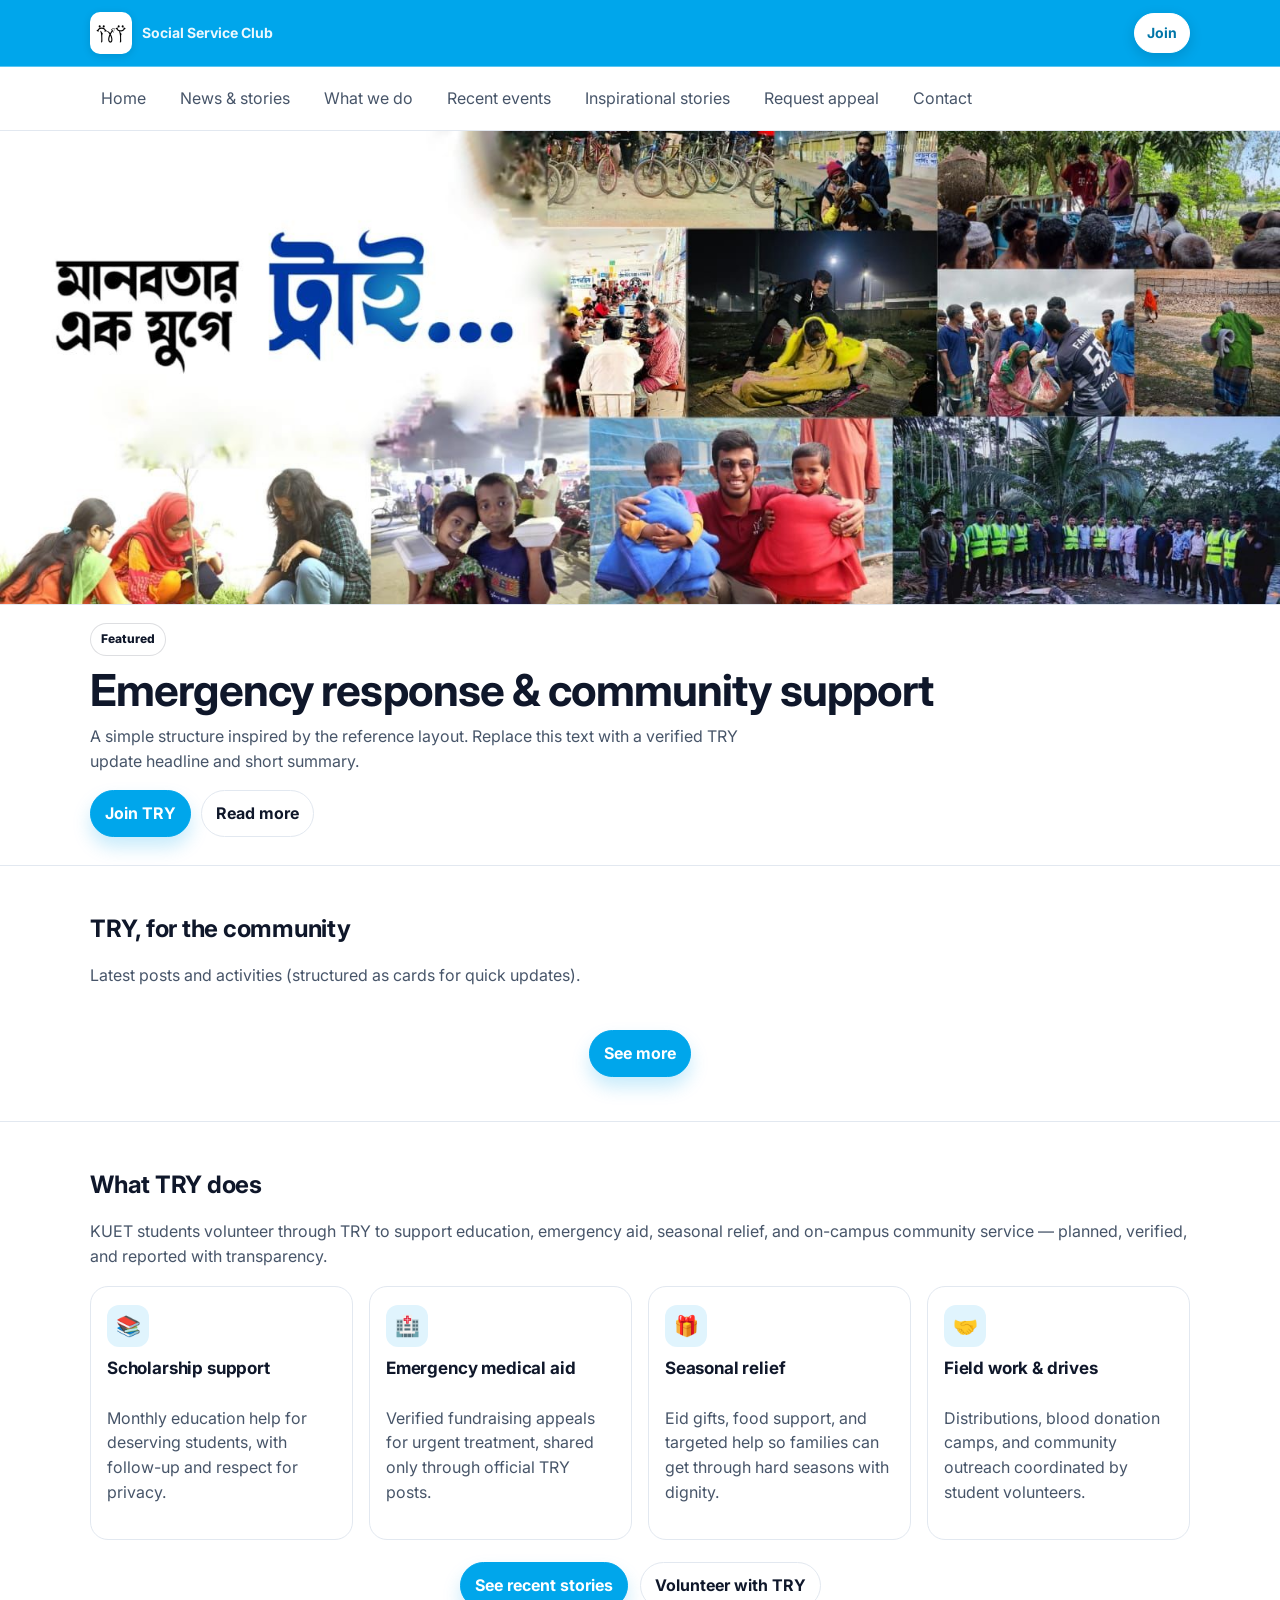
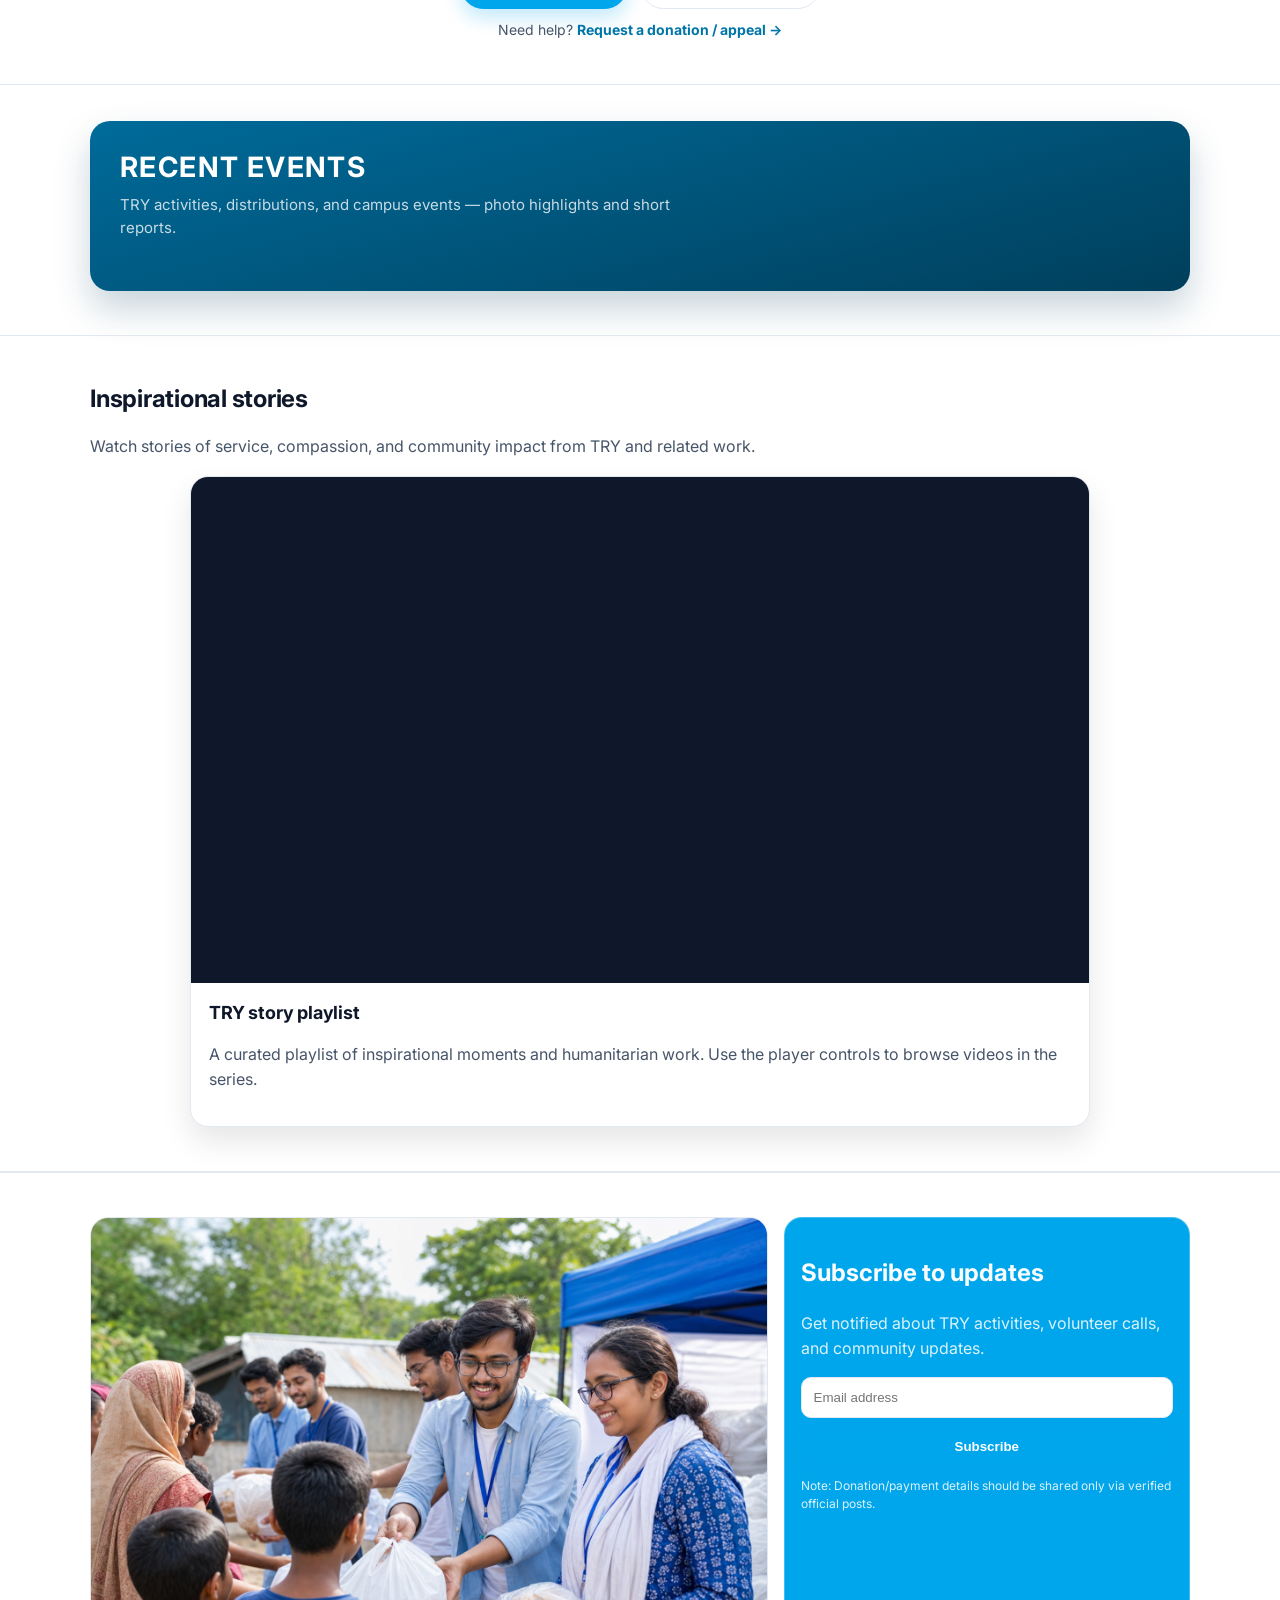
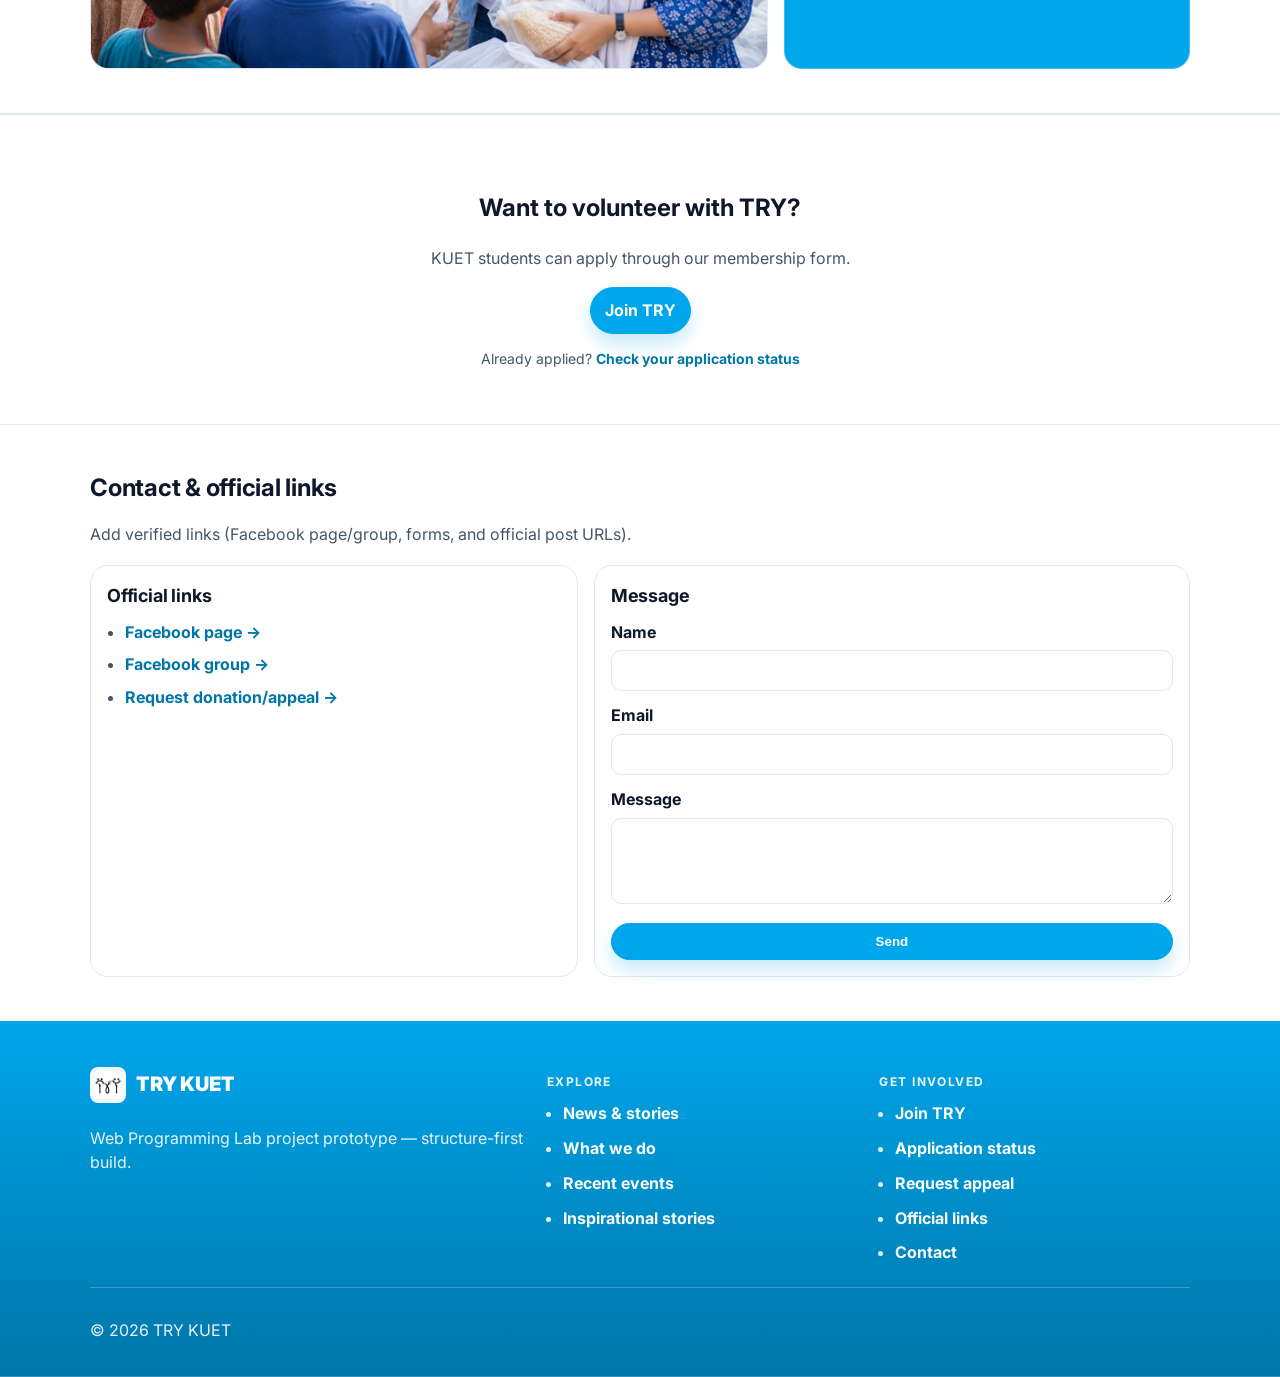
==== commit 1096ea95: "Add TRY logo, subscribe image, and fix admin login crash. Use the official logo in header, footer, f" ====
--- a/index.html
+++ b/index.html
@@ -4,6 +4,8 @@
     <meta charset="UTF-8" />
     <meta name="viewport" content="width=device-width, initial-scale=1.0" />
     <title>TRY KUET — Social Service Club</title>
+    <link rel="icon" href="./public/try-logo.png" type="image/png" />
+    <link rel="apple-touch-icon" href="./public/try-logo.png" />
     <meta
       name="description"
       content="TRY (KUET Social Service Club) — a voluntary, charitable organization working for social welfare."
@@ -22,7 +24,7 @@
     <header class="topbar" aria-label="Site header">
       <div class="container topbar-inner">
         <a class="logo" href="./index.html" aria-label="TRY KUET home">
-          <span class="logo-mark" aria-hidden="true">TRY</span>
+          <img class="logo-image" src="./public/try-logo.png" alt="" width="42" height="42" decoding="async" />
           <span class="logo-text">Social Service Club</span>
         </a>
 
@@ -220,7 +222,15 @@
 
       <section id="subscribe" class="subscribe reveal" aria-label="Subscribe section">
         <div class="container subscribe-grid">
-          <div class="subscribe-media" role="img" aria-label="Large image placeholder"></div>
+          <div class="subscribe-media">
+            <img
+              id="subscribeImage"
+              src="./public/subscribe-community.png"
+              alt="TRY volunteers working together for community service"
+              loading="lazy"
+              decoding="async"
+            />
+          </div>
           <div class="subscribe-panel">
             <h2 id="subscribeTitle">Subscribe to updates</h2>
             <p id="subscribeText" class="muted">
@@ -298,7 +308,10 @@
     <footer class="footer" aria-label="Footer">
       <div class="container footer-grid">
         <div class="footer-brand">
-          <div class="footer-logo">TRY KUET</div>
+          <div class="footer-logo">
+            <img class="footer-logo-image" src="./public/try-logo.png" alt="" width="36" height="36" loading="lazy" decoding="async" />
+            <span>TRY KUET</span>
+          </div>
           <p class="muted">
             Web Programming Lab project prototype — structure-first build.
           </p>
--- a/style.css
+++ b/style.css
@@ -183,10 +183,22 @@
 
 .logo {
   display: inline-flex;
-  align-items: baseline;
+  align-items: center;
   gap: 10px;
   font-weight: 800;
   text-decoration: none !important;
+}
+
+.logo-image {
+  width: 42px;
+  height: 42px;
+  object-fit: contain;
+  display: block;
+  flex-shrink: 0;
+  background: #ffffff;
+  border-radius: 10px;
+  padding: 5px;
+  box-shadow: 0 2px 8px rgba(2, 8, 23, 0.12);
 }
 
 .logo-mark {
@@ -1041,22 +1053,20 @@
 }
 
 .subscribe-media {
-  background: #ffffff;
+  background: var(--subtle);
   border: 1px solid var(--border);
   border-radius: var(--radius-lg);
   min-height: 260px;
-  position: relative;
   overflow: hidden;
-}
-
-.subscribe-media::before {
-  content: "";
-  position: absolute;
-  inset: 0;
-  background:
-    radial-gradient(900px 280px at 20% 15%, rgba(0, 166, 235, 0.28), transparent 55%),
-    radial-gradient(900px 280px at 80% 30%, rgba(0, 118, 168, 0.20), transparent 55%),
-    radial-gradient(900px 280px at 50% 90%, rgba(0, 166, 235, 0.18), transparent 55%);
+  line-height: 0;
+}
+
+.subscribe-media img {
+  width: 100%;
+  height: 100%;
+  min-height: 260px;
+  object-fit: cover;
+  display: block;
 }
 
 .subscribe-panel {
@@ -1791,9 +1801,22 @@
 }
 
 .footer-logo {
+  display: inline-flex;
+  align-items: center;
+  gap: 10px;
   font-weight: 900;
   font-size: 20px;
   letter-spacing: -0.01em;
+}
+
+.footer-logo-image {
+  width: 36px;
+  height: 36px;
+  object-fit: contain;
+  display: block;
+  background: rgba(255, 255, 255, 0.95);
+  border-radius: 8px;
+  padding: 4px;
 }
 
 .footer-title {
